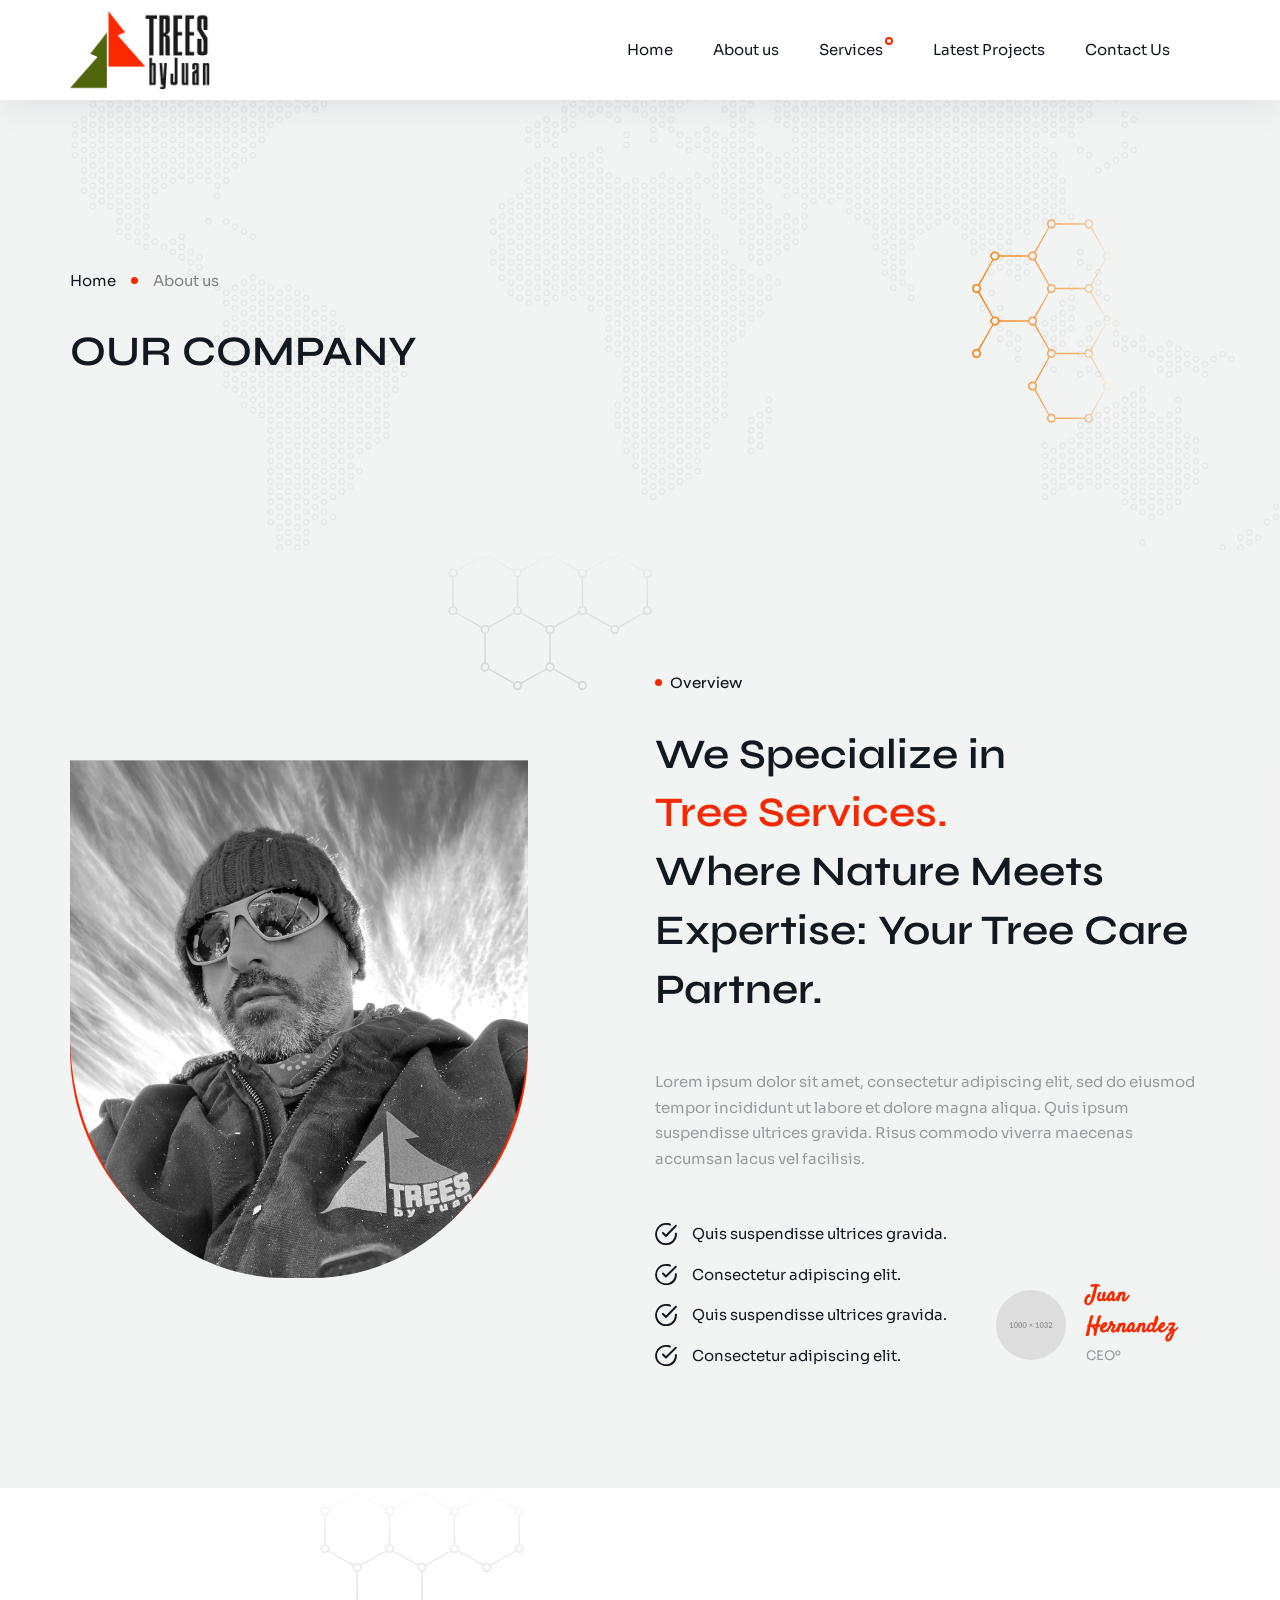
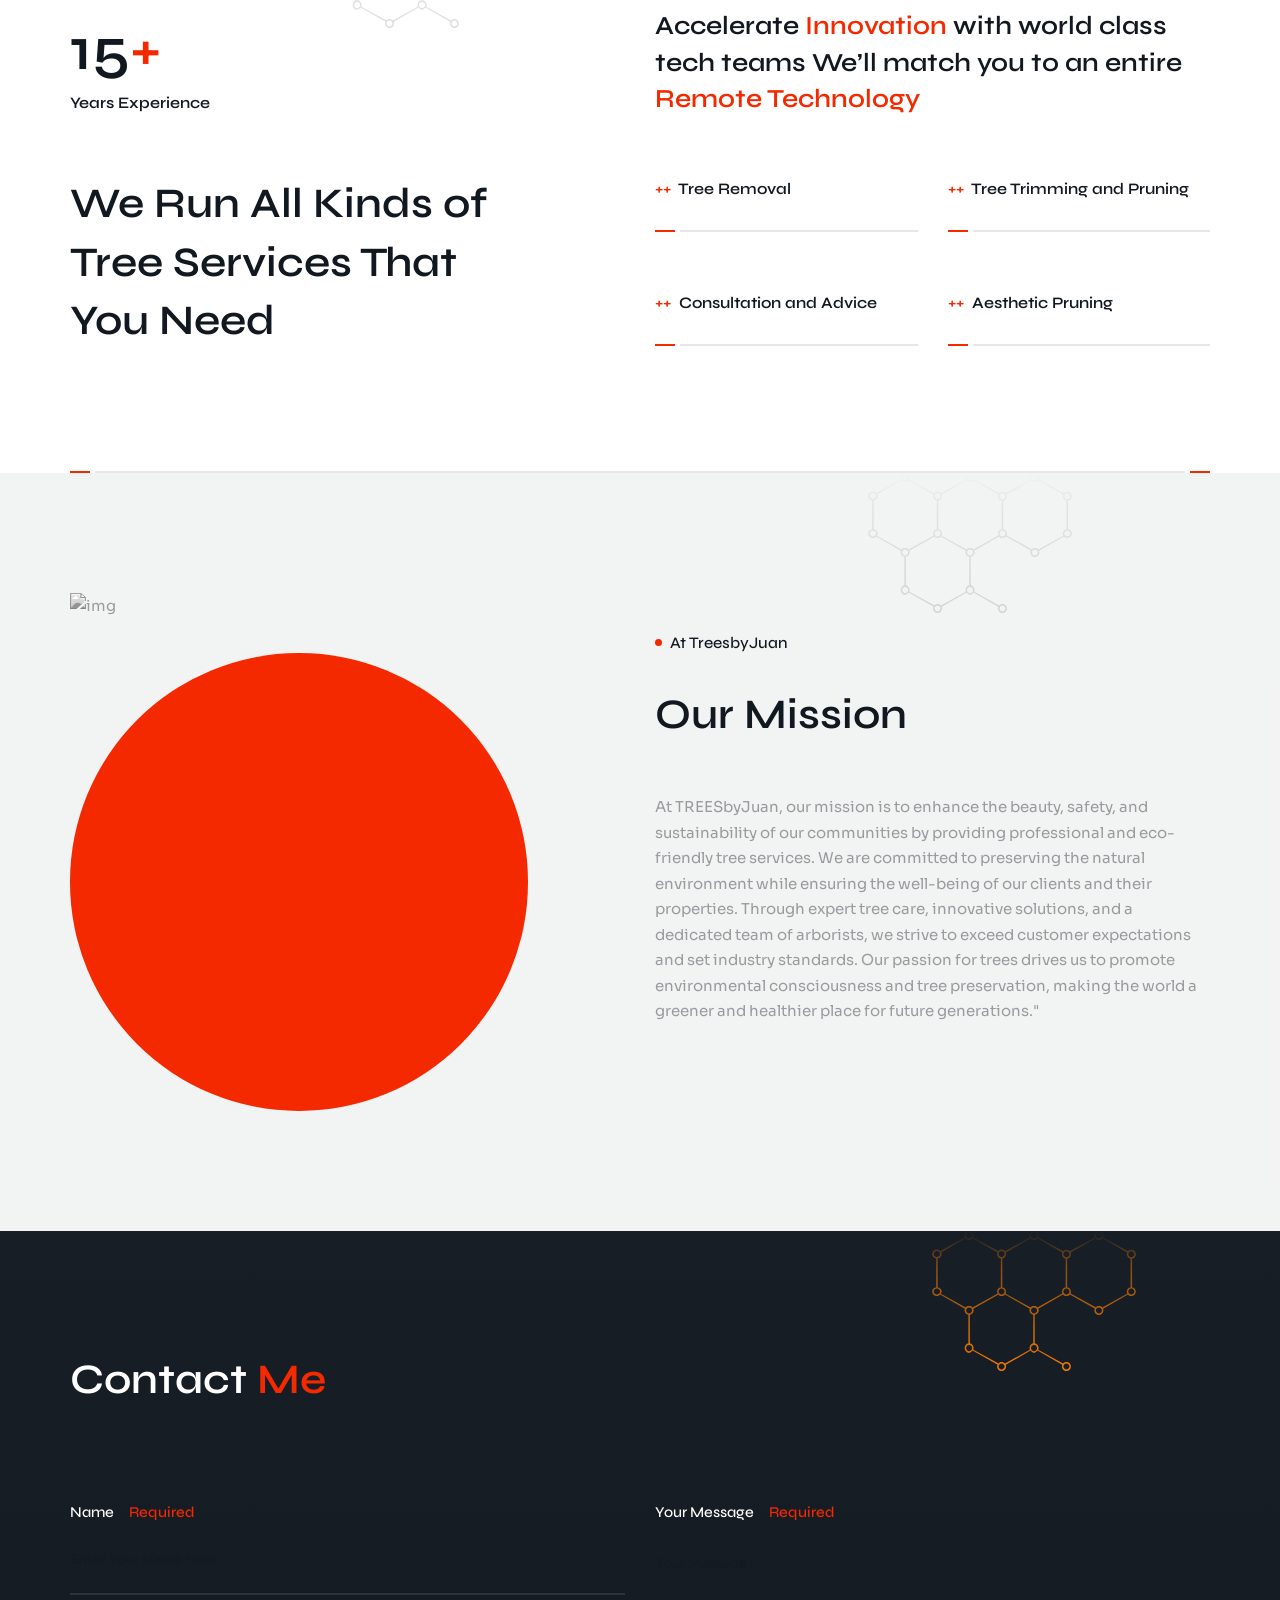
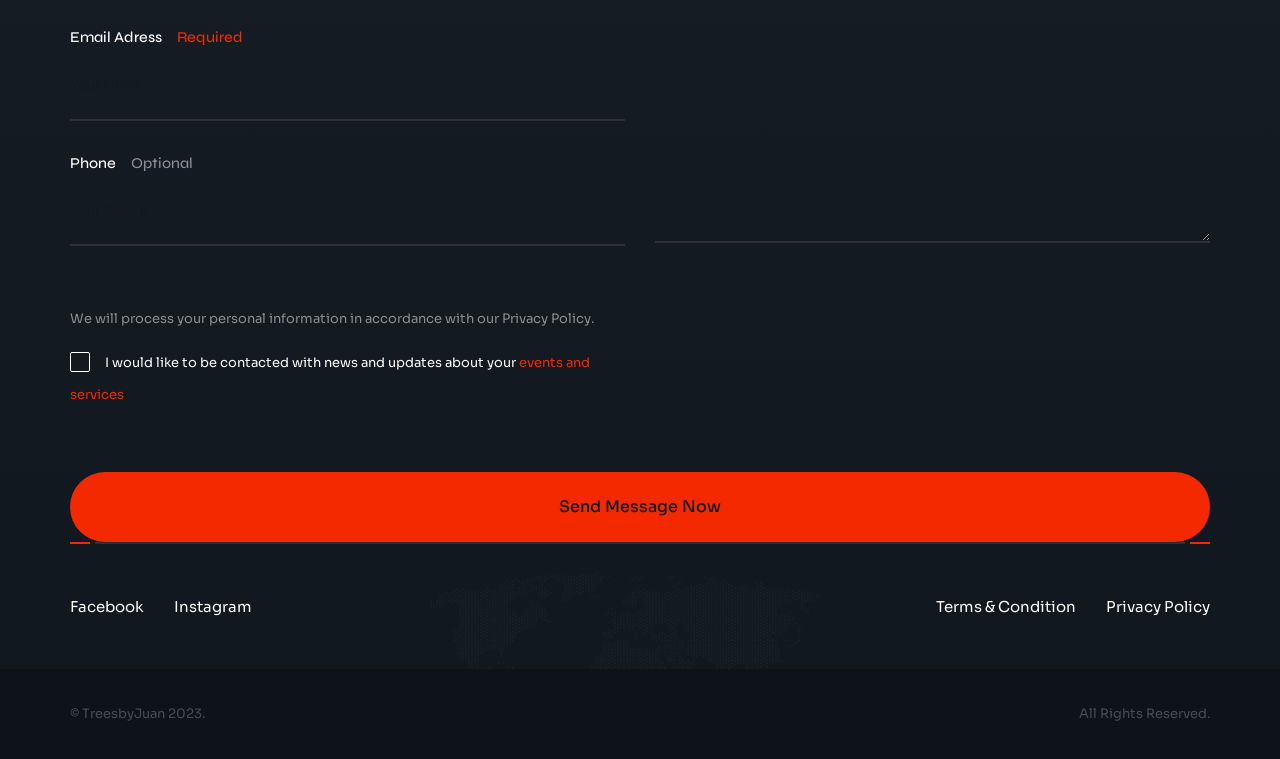
==== template/about.html @ 6809d123 "ajustes en barra de menu" ====
<!DOCTYPE html>
<html lang="zxx">

<head>
    <meta charset="UTF-8">
    <meta name="viewport" content="width=device-width, initial-scale=1.0">
    <meta http-equiv="X-UA-Compatible" content="ie=edge">

    <!-- bootstrap grid css -->
    <link rel="stylesheet" href="css/plugins/bootstrap-grid.css">
    <!-- font awesome css -->
    <link rel="stylesheet" href="css/plugins/font-awesome.min.css">
    <!-- swiper css -->
    <link rel="stylesheet" href="css/plugins/swiper.min.css">
    <!-- itsulu css -->
    <link rel="stylesheet" href="css/style.css">
    <title>TreesbyJuan</title>
</head>

<body>

    <!-- wrapper -->
    <div class="mil-wrapper">
        <!-- top bar -->
        <div class="mil-top-position mil-fixed">
            <div class="mil-top-panel">
                <!-- mil-top-panel-transparent -->
                <div class="container">
                    <a href="../index.html" class="mil-logo" style="width: 140px; height: 100px;"></a>
                    <div class="mil-navigation">
                        <nav>
                            <ul>
                                <!-- <li class="mil-has-children">
                                    <a href="#.">Enterprise</a>
                                    <ul>
                                        <li><a href="about.html">About us</a></li>
                                        <li><a href="team.html">Team</a></li>
                                        <li><a href="team-single.html">Team Member</a></li>
                                        <li><a href="careers.html">Careers</a></li>
                                        <li><a href="prices.html">Prices</a></li>
                                        <li><a href="faq.html">FAQ</a></li>
                                        <li><a href="event.html">Event</a></li>
                                    </ul>
                                </li> -->
                                 <li><a href="../index.html">Home</a></li>
                                <li><a href="about.html">About us</a></li>
                                <li class="mil-has-children">
                                    <a href="../index.html#myservices">Services</a>
                                    <!-- <ul>
                                        <li><a href="#.">Service 1</a></li>
                                        <li><a href="#.">Service 2</a></li>
                                        <li><a href="#.">Service 3</a></li>
                                        <li><a href="template\service-1.html">Service 1</a></li>
                                        <li><a href="template\service-2.html">Service 2</a></li>
                                        <li><a href="template\service-3.html">Service 3</a></li> 
                                        <li><a href="service-4.html">Service 4</a></li>
                                    </ul> -->
                                </li>
                                <!-- <li class="mil-has-children">
                                    <a href="#.">Solutions</a>
                                    <ul>
                                        <li><a href="solution-1.html">Solution 1</a></li>
                                        <li><a href="solution-2.html">Solution 2</a></li>
                                        <li><a href="solution-3.html">Solution 3</a></li>
                                    </ul>
                                </li> -->
                                <li><a href="../index.html#LatestProjects">Latest Projects</a></li>
                                <li><a href="#ContactUsAboutUs">Contact Us</a></li>
                                <!-- <li><a href="template\portfolio.html">Latest Projects</a></li> -->
                                <!-- <li><a href="template\contact.html">Contact Us</a></li> -->
                                <!-- <li class="mil-has-children">
                                    <a href="#.">Other</a>
                                    <ul>
                                        <li><a href="coming-soon.html">Coming Soon</a></li>
                                        <li><a href="404.html">404</a></li>
                                    </ul>
                                </li> -->
                            </ul>
                            <!-- <div class="mil-search-icon">
                                <svg width="21" height="20" viewBox="0 0 21 20" fill="none" xmlns="http://www.w3.org/2000/svg">
                                    <path fill-rule="evenodd" clip-rule="evenodd" d="M20.5848 19.7029C20.3908 19.8999 20.1358 19.997 19.8808 19.997C19.6268 19.997 19.3718 19.8999 19.1778 19.7029L15.5118 16.2199C13.9778 17.2549 12.3798 17.997 9.92584 17.997C4.98484 17.997 0.964844 13.959 0.964844 8.99695C0.964844 4.34995 4.98484 0.199951 9.92584 0.199951C14.8668 0.199951 18.8858 4.34995 18.8858 8.99695C18.8858 11.118 18.1468 13.68 16.9188 14.608L20.5848 18.29C20.9738 18.681 20.9738 19.3129 20.5848 19.7029ZM9.92584 1.99695C6.82984 1.99695 2.95684 5.13695 2.95684 8.99695C2.95684 12.857 6.82984 15.998 9.92584 15.998C11.8398 15.998 13.5758 15.217 14.8368 13.957C14.8408 13.952 14.8418 13.945 14.8468 13.941C14.8518 13.936 14.8578 13.935 14.8628 13.93C16.1168 12.663 16.8948 10.92 16.8948 8.99695C16.8948 5.13695 13.7678 1.99695 9.92584 1.99695Z" />
                                </svg>
                            </div> -->
                        </nav>

                    </div>
                    <!-- mobile menu button -->
                    <div class="mil-menu-btn">
                        <span></span>
                    </div>
                    <!-- mobile menu button end -->
                </div>
            </div>
        </div>
        <!-- top bar end -->

        <!-- banner -->
        <div class="mil-banner-sm mil-deep-bg">
            <img src="img/deco/map.png" alt="background" class="mil-background-image">
            <div class="mil-deco mil-deco-accent" style="top: 47%; right: 10%; transform: rotate(90deg)"></div>
            <div class="mil-banner-content">
                <div class="container mil-relative">
                    <ul class="mil-breadcrumbs mil-mb-30">
                        <li><a href="home-1.html">Home</a></li>
                        <li><a href="about.html">About us</a></li>
                    </ul>
                    <h2 class="mil-uppercase">Our Company</h2>
                </div>
            </div>
        </div>
        <!-- banner end -->

        <!-- call to action -->
        <!-- <section class="mil-p-120-60">
            <div class="container">
                <div class="row align-items-center">
                    <div class="col-lg-12 col-xl-6">

                        <h4 class="mil-mb-60">Lorem ipsum dolor sit amet, <span class="mil-accent">consectetur adipiscing elit</span>, sed do eiusmod tempor incididunt ut labor aliqua.</h4>

                    </div>
                    <div class="col-lg-12 col-xl-6">

                        <div class="mil-adaptive-right">
                            <a href="#." class="mil-button mil-border mil-mr-15 mil-mb-30"><span>Talk To an Expert</span></a>
                            <a href="#." class="mil-button-with-label mil-mb-60">
                                <div class="mil-button mil-border mil-icon-button"><span><i class="fas fa-play"></i></span></div><span class="mil-dark">Watch Video</span>
                            </a>
                        </div>

                    </div>
                </div>
            </div>
        </section> -->
        <!-- call to action end -->

        <!-- about -->
        <section class="mil-deep-bg mil-p-120-60">
            <div class="mil-deco" style="top: 0; left: 35%;"></div>
            <div class="container">
                <div class="row justify-content-between align-items-center">
                    <div class="col-lg-5 mil-mb-60">

                        <div class="mil-circle-illustration">
                            <div class="mil-circle-bg"></div>
                            <div class="mil-image-frame">
                                <img src="img/faces/t3.png" alt="img">
                            </div>
                        </div>

                    </div>
                    <div class="col-lg-6">

                        <span class="mil-suptitle mil-suptitle-2 mil-mb-30"> Overview</span>
                        <h2 class="mil-mb-50">We Specialize in <br><span class="mil-accent">Tree Services.<br></span> Where Nature Meets Expertise: Your Tree Care Partner. </h2>

                        <p class="mil-mb-50">Lorem ipsum dolor sit amet, consectetur adipiscing elit, sed do eiusmod tempor incididunt ut labore et dolore magna aliqua. Quis ipsum suspendisse ultrices gravida. Risus commodo viverra maecenas accumsan lacus vel facilisis. </p>

                        <div class="row align-items-end">

                            <div class="col-xl-7">

                                <ul class="mil-check-icon-list mil-mb-60">
                                    <li>
                                        <img src="img/icons/sm/12.svg" alt="icon">
                                        <span class="mil-dark">Quis suspendisse ultrices gravida.</span>
                                    </li>
                                    <li>
                                        <img src="img/icons/sm/12.svg" alt="icon">
                                        <span class="mil-dark">Consectetur adipiscing elit.</span>
                                    </li>
                                    <li>
                                        <img src="img/icons/sm/12.svg" alt="icon">
                                        <span class="mil-dark">Quis suspendisse ultrices gravida.</span>
                                    </li>
                                    <li>
                                        <img src="img/icons/sm/12.svg" alt="icon">
                                        <span class="mil-dark">Consectetur adipiscing elit.</span>
                                    </li>
                                </ul>

                            </div>
                            <div class="col-xl-5">

                                <a href="team-single.html" class="mil-post-sm mil-mb-60">
                                    <div class="mil-cover-frame"><img src="img/faces/1.jpg" alt="cover"></div>
                                    <div class="mil-description">
                                        <h4 class="mil-font-3 mil-accent">Juan Hernandez</h4>
                                        <p class="mil-text-sm">CEOº </p>
                                    </div>
                                </a>

                            </div>

                        </div>

                    </div>
                </div>
            </div>
        </section>
        <!-- about end -->

        <!-- counters -->
        <section class="mil-p-120-60">
            <div class="mil-deco" style="top: 0; left: 25%;"></div>
            <div class="container">
                <div class="row justify-content-between">
                    <div class="col-lg-5">
                        <div class="mil-h1">15<span class="mil-accent">+</span></div>
                        <h6 class="mil-mb-60">Years Experience</h6>

                        <h2 class="mil-mb-60">We Run All Kinds of Tree Services That You Need</h2>
                    </div>
                    <div class="col-lg-6">

                        <h3 class="mil-mb-60">Accelerate <span class="mil-accent">Innovation</span> with world class tech teams We’ll match you to an entire <span class="mil-accent">Remote Technology</span></h3>

                        <div class="row">
                            <div class="col-lg-6">

                                <h6 class="mil-mb-30"><span class="mil-accent">++</span>&nbsp; Tree Removal</h6>

                                <div class="mil-divider mil-divider-left mil-mb-60"></div>

                            </div>
                            <div class="col-lg-6">

                                <h6 class="mil-mb-30"><span class="mil-accent">++</span>&nbsp; Tree Trimming and Pruning</h6>

                                <div class="mil-divider mil-divider-left mil-mb-60"></div>

                            </div>
                            <div class="col-lg-6">

                                <h6 class="mil-mb-30"><span class="mil-accent">++</span>&nbsp; Consultation and Advice</h6>

                                <div class="mil-divider mil-divider-left mil-mb-60"></div>

                            </div>
                            <div class="col-lg-6">

                                <h6 class="mil-mb-30"><span class="mil-accent">++</span>&nbsp; Aesthetic Pruning</h6>

                                <div class="mil-divider mil-divider-left mil-mb-60"></div>

                            </div>
                        </div>

                    </div>
                </div>
            </div>
        </section>
        <!-- counters end -->

        <div class="container">
            <div class="mil-divider"></div>
        </div>

        <!-- partners -->
        <!-- <div class="mil-partners mil-p-120-90">
            <div class="container">
                <div class="mil-partners-frame">
                    <a href="#."><img src="img/partners/1.png" alt="partner"></a>
                    <a href="#."><img src="img/partners/2.png" alt="partner"></a>
                    <a href="#."><img src="img/partners/3.png" alt="partner"></a>
                    <a href="#."><img src="img/partners/4.png" alt="partner"></a>
                    <a href="#."><img src="img/partners/5.png" alt="partner"></a>
                    <a href="#."><img src="img/partners/6.png" alt="partner"></a>
                </div>
            </div>
        </div> -->
        <!-- partners end -->

        <!-- about -->
        <section class="mil-deep-bg mil-p-120-60">
            <div class="mil-deco" style="top: 0; right: 15%;"></div>
            <div class="container">
                <div class="row justify-content-between align-items-center">
                    <div class="col-lg-5 mil-mb-60">

                        <div class="mil-circle-illustration">
                            <div class="mil-circle-bg"></div>
                            <div class="mil-image-frame">
                                <img src="img/faces/t2.png" alt="img">
                            </div>
                        </div>

                    </div>
                    <div class="col-lg-6 mil-mb-60">

                        <span class="mil-suptitle mil-suptitle-2 mil-mb-30">At TreesbyJuan</span>
                        <h2 class="mil-mb-50">Our Mission</h2>

                        <p class="mil-mb-50">At TREESbyJuan, our mission is to enhance the beauty, safety, and sustainability of our
                            communities by providing professional and eco-friendly tree services. We are committed to preserving the
                            natural environment while ensuring the well-being of our clients and their properties. Through expert tree care,
                            innovative solutions, and a dedicated team of arborists, we strive to exceed customer expectations and set industry
                            standards. Our passion for trees drives us to promote environmental consciousness and tree preservation, making the
                            world a greener and healthier place for future generations."</p>

                       

                    </div>
                </div>
            </div>
        </section>
        <!-- about end -->

        <!-- features -->

        <!-- <section class="mil-p-120-120">
            <div class="container">

                <span class="mil-suptitle mil-suptitle-2 mil-mb-30">Discover Our Company</span>
                <h2 class="mil-mb-120">Why Work With Us</h2>

                <div class="mil-divider"></div>
                <div class="mil-line-icon-box">
                    <div class="row align-items-center">
                        <div class="col-xl-2">

                            <div class="mil-icon-frame mil-icon-frame-md mil-mb-30">
                                <img src="img/icons/md/6.svg" alt="icon">
                            </div>

                        </div>
                        <div class="col-xl-4">

                            <h4 class="mil-mb-30">Top Expertise</h4>

                        </div>
                        <div class="col-xl-6">

                            <p class="mil-box-text mil-mb-30">Et iusto odio dignissim qui blandit praesent luptatum zzril delenit. Duis autem vel eum iriure dolor in hendrerit in vulputate velit esse molestie consequat, vel illum dolore eu feugiat nulla facilisis at vero eros et accumsan.</p>

                        </div>
                    </div>
                </div>
                <div class="mil-divider"></div>
                <div class="mil-line-icon-box">
                    <div class="row align-items-center">
                        <div class="col-xl-2">

                            <div class="mil-icon-frame mil-icon-frame-md mil-mb-30">
                                <img src="img/icons/md/10.svg" alt="icon">
                            </div>

                        </div>
                        <div class="col-xl-4">

                            <h4 class="mil-mb-30">Quality Management</h4>

                        </div>
                        <div class="col-xl-6">

                            <p class="mil-box-text mil-mb-30">Facilisis at vero eros et accumsan et iusto odio dignissim. Duis autem vel eum iriure dolor in hendrerit in vulputate velit esse molestie consequat, vel illum dolore eu feugiat nulla qui blandit praesent luptatum zzril delenit.</p>

                        </div>
                    </div>
                </div>
                <div class="mil-divider"></div>
                <div class="mil-line-icon-box">
                    <div class="row align-items-center">
                        <div class="col-xl-2">

                            <div class="mil-icon-frame mil-icon-frame-md mil-mb-30">
                                <img src="img/icons/md/2.svg" alt="icon">
                            </div>

                        </div>
                        <div class="col-xl-4">

                            <h4 class="mil-mb-30">Utmost Flexibility</h4>

                        </div>
                        <div class="col-xl-6">

                            <p class="mil-box-text mil-mb-30">Dolore eu feugiat nulla facilisis at. Quis autem vel eum iriure dolor in hendrerit in vulputate velit esse molestie consequat, vel illum vero eros et accumsan et iusto odio dignissim qui blandit praesent luptatum zzril delenit.</p>

                        </div>
                    </div>
                </div>
                <div class="mil-divider"></div>
                <div class="mil-line-icon-box">
                    <div class="row align-items-center">
                        <div class="col-xl-2">

                            <div class="mil-icon-frame mil-icon-frame-md mil-mb-30">
                                <img src="img/icons/md/4.svg" alt="icon">
                            </div>

                        </div>
                        <div class="col-xl-4">

                            <h4 class="mil-mb-30">Agility</h4>

                        </div>
                        <div class="col-xl-6">

                            <p class="mil-box-text mil-mb-30">Duis autem vel eum iriure dolor in hendrerit in vulputate velit esse molestie consequat, vel illum dolore eu feugiat nulla facilisis at vero eros et accumsan et iusto odio dignissim qui blandit praesent luptatum zzril.</p>

                        </div>
                    </div>
                </div>
                <div class="mil-divider"></div>
                <div class="mil-line-icon-box">
                    <div class="row align-items-center">
                        <div class="col-xl-2">

                            <div class="mil-icon-frame mil-icon-frame-md mil-mb-30">
                                <img src="img/icons/md/5.svg" alt="icon">
                            </div>

                        </div>
                        <div class="col-xl-4">

                            <h4 class="mil-mb-30">Innovation</h4>

                        </div>
                        <div class="col-xl-6">

                            <p class="mil-box-text mil-mb-30">Blandit praesent luptatum zzril. Duis autem vel eum iriure dolor in hendrerit in vulputate velit esse molestie consequat, vel illum dolore eu feugiat nulla facilisis at vero eros et accumsan et iusto odio dignissim qui delenit.</p>

                        </div>
                    </div>
                </div>
                <div class="mil-divider"></div>
            </div>
        </section> -->

        <!-- features end -->

        <!-- features -->
        <!-- <section class="mil-deep-bg mil-p-120-60">
            <div class="mil-deco" style="top: 0; right: 25%;"></div>
            <div class="container">
                <span class="mil-suptitle mil-suptitle-2 mil-mb-30">For Enterprise</span>
                <h2 class="mil-mb-120">We Live by <span class="mil-accent">Powerful</span> Values</h2>

                <div class="row">
                    <div class="col-md-6 col-xl-4">

                        <div class="mil-icon-box-2 mil-mb-60">
                            <div class="mil-icon-frame mil-icon-frame-md mil-icon-bg mil-mb-30">
                                <img src="img/icons/md/10.svg" alt="icon">
                            </div>
                            <div class="mil-box-text">
                                <h4 class="mil-mb-30">We Are</h4>
                                <p class="mil-box-text">Lorem ipsum dolor sit amet, consectetur adipiscing elit, sed do eiusmod tempor incididunt ut labore et dolore magna aliqua.</p>
                            </div>
                        </div>


                    </div>
                    <div class="col-md-6 col-xl-4">

                        <div class="mil-icon-box-2 mil-mb-60">
                            <div class="mil-icon-frame mil-icon-frame-md mil-icon-bg mil-mb-30">
                                <img src="img/icons/md/10.svg" alt="icon">
                            </div>
                            <div class="mil-box-text">
                                <h4 class="mil-mb-30">We Deep Dive</h4>
                                <p class="mil-box-text">Lorem ipsum dolor sit amet, consectetur adipiscing elit, sed do eiusmod tempor incididunt ut labore et dolore magna aliqua.</p>
                            </div>
                        </div>


                    </div>
                    <div class="col-md-6 col-xl-4">

                        <div class="mil-icon-box-2 mil-mb-60">
                            <div class="mil-icon-frame mil-icon-frame-md mil-icon-bg mil-mb-30">
                                <img src="img/icons/md/10.svg" alt="icon">
                            </div>
                            <div class="mil-box-text">
                                <h4 class="mil-mb-30">We Take</h4>
                                <p class="mil-box-text">Lorem ipsum dolor sit amet, consectetur adipiscing elit, sed do eiusmod tempor incididunt ut labore et dolore magna aliqua.</p>
                            </div>
                        </div>


                    </div>
                    <div class="col-md-6 col-xl-4">

                        <div class="mil-icon-box-2 mil-mb-60">
                            <div class="mil-icon-frame mil-icon-frame-md mil-icon-bg mil-mb-30">
                                <img src="img/icons/md/10.svg" alt="icon">
                            </div>
                            <div class="mil-box-text">
                                <h4 class="mil-mb-30">We Value</h4>
                                <p class="mil-box-text">Lorem ipsum dolor sit amet, consectetur adipiscing elit, sed do eiusmod tempor incididunt ut labore et dolore magna aliqua.</p>
                            </div>
                        </div>


                    </div>
                    <div class="col-md-6 col-xl-4">

                        <div class="mil-icon-box-2 mil-mb-60">
                            <div class="mil-icon-frame mil-icon-frame-md mil-icon-bg mil-mb-30">
                                <img src="img/icons/md/10.svg" alt="icon">
                            </div>
                            <div class="mil-box-text">
                                <h4 class="mil-mb-30">We Believe</h4>
                                <p class="mil-box-text">Lorem ipsum dolor sit amet, consectetur adipiscing elit, sed do eiusmod tempor incididunt ut labore et dolore magna aliqua.</p>
                            </div>
                        </div>


                    </div>
                    <div class="col-md-6 col-xl-4">

                        <div class="mil-icon-box-2 mil-mb-60">
                            <div class="mil-icon-frame mil-icon-frame-md mil-icon-bg mil-mb-30">
                                <img src="img/icons/md/10.svg" alt="icon">
                            </div>
                            <div class="mil-box-text">
                                <h4 class="mil-mb-30">We Say “We”</h4>
                                <p class="mil-box-text">Lorem ipsum dolor sit amet, consectetur adipiscing elit, sed do eiusmod tempor incididunt ut labore et dolore magna aliqua.</p>
                            </div>
                        </div>


                    </div>
                </div>
            </div>
        </section> -->
        <!-- features end -->

        <!-- contact -->
        <section class="mil-contact mil-gradient-bg mil-p-120-0" id="ContactUsAboutUs">
            <div class="mil-deco mil-deco-accent" style="top: 0; right: 10%;"></div>
            <div class="container">
                <h2 class="mil-light mil-mb-90">Contact <span class="mil-accent">Me</span></h2>
                <form id="formFeedback" method="post" enctype="multipart/form-data">
                    <div class="row">
                        <div class="col-lg-6">

                            <div class="mil-input-frame mil-mb-30">
                                <label><span class="mil-light">Name</span><span class="mil-accent">Required</span></label>
                                <input type="text" name="name" required placeholder="Enter Your Name Here">
                            </div>
                            <div class="mil-input-frame mil-mb-30">
                                <label><span class="mil-light">Email Adress</span><span class="mil-accent">Required</span></label>
                                <input type="email" name="email" required id="email" placeholder="Your Email">
                            </div>
                            <div class="mil-input-frame mil-mb-60">
                                <label><span class="mil-light">Phone</span><span class="mil-light-soft">Optional</span></label>
                                <input type="tel" name="phone" placeholder="Your Phone">
                            </div>
                            <!-- <div class="mil-attach-frame mil-mb-60">
                                <i class="fas fa-paperclip"></i>
                                <label class="mil-custom-file-input">
                                    <span>Attach your file</span>
                                    <input type="file" name="userfile" accept="application/msword, application/vnd.ms-excel, application/vnd.ms-powerpoint,
                                    text/plain, application/pdf, image/*" id="mil-file-input">
                                </label>
                                <p class="mil-text-sm mil-light-soft">up to 20MB</p>
                            </div> -->
                            <p class="mil-text-sm mil-light-soft mil-mb-15">We will process your personal information in accordance with our Privacy Policy.</p>

                            <div class="mil-checbox-frame mil-mb-60">
                                <input class="mil-checkbox" id="checkbox-1" type="checkbox" name="agree" value="1" required>
                                <label for="checkbox-1" class="mil-text-sm mil-light">I would like to be contacted with news and updates about your <a href="#." class="mil-accent">events and services</a></label>
                            </div>

                        </div>
                        <div class="col-lg-6">

                            <div class="mil-input-frame mil-mb-30">
                                <label><span class="mil-light">Your Message</span><span class="mil-accent">Required</span></label>
                                <textarea placeholder="Your Message" name="message"></textarea>
                            </div>
                            <!-- <p class="mil-text-sm mil-light-soft mil-mb-15">We will process your personal information in accordance with our Privacy Policy.</p>

                            <div class="mil-checbox-frame mil-mb-60">
                                <input class="mil-checkbox" id="checkbox-1" type="checkbox" name="agree" value="1" required>
                                <label for="checkbox-1" class="mil-text-sm mil-light">I would like to be contacted with news and updates about your <a href="#." class="mil-accent">events and services</a></label>
                            </div> -->

                        </div>
                        <div class="col-12">

                            <button type="submit" class="mil-button mil-accent-bg mil-fw"><span>Send Message Now</span></button>

                        </div>
                    </div>
                    <div class="alert-success" style="display: none;"><h5>Thanks, your message is sent successfully.</h5></div>
                    <div class="alert-error" style="display: none;"><h5>Error! Message could not be sent.</h5></div>
                </form>
            </div>
        </section>
        <!-- contact end -->

        <!-- footer -->
        <footer class="mil-dark-bg">
            <img src="img/deco/map.png" alt="background" class="mil-footer-bg">
            <div class="container">
                <!-- <div class="mil-footer-content mil-p-120-90">
                    <div class="row justify-content-between align-items-center">
                        <div class="col-xl-4 mil-mb-30">

                            <img src="img/logo/logo-light.png" alt="" class="mil-logo mil-mb-30" style="width: 140px">

                            <p class="mil-light-soft mil-mb-30">Lorem ipsum dolor sit amet, consectetuer adipiscing elit, sed diam nonummy nibh euismod tincidunt ut laoreet dolore magna aliquam erat volutpat.</p>

                            <a href="#." class="mil-app-btn mil-mb-5">
                                <i class="fab fa-google-play"></i>
                                <div class="mil-app-text">
                                    <span class="mil-accent mil-text-sm">Available on the</span>
                                    <div class="mil-h6">Google Play</div>
                                </div>
                            </a>

                            <a href="#." class="mil-app-btn">
                                <i class="fab fa-apple"></i>
                                <div class="mil-app-text">
                                    <span class="mil-accent mil-text-sm">Download on the</span>
                                    <div class="mil-h6">App Store</div>
                                </div>
                            </a>

                        </div>
                        <div class="col-xl-7 mil-mt-60-adapt">

                            <div class="row">
                                <div class="col-lg-7 mil-mb-30">

                                    <h3 class="mil-light mil-up-font mil-mb-30">Join The <span class="mil-accent">ITSulu</span> <br>Experience</h3>
                                    <p class="mil-light-soft">Lorem ipsum dolor sit amet, consectetuer<br> adipiscing elit, sed diam nonummy.</p>

                                </div>
                                <div class="col-lg-5 mil-mb-30">

                                    <form>

                                        <input class="mil-rounded-input mil-text-center mil-mb-5" type="text" placeholder="Your email address">
                                        <button class="mil-button mil-accent-bg mil-fw"><span>Subscribe Now</span></button>

                                    </form>

                                </div>
                            </div>

                        </div>
                    </div>
                </div> -->
                <div class="mil-divider mil-light"></div>

                <div class="mil-footer-links">
                    <ul class="mil-social mil-light">
                        <li class="mil-adapt-links"><a href="#.">Facebook</a><a href="#.">FB</a></li>
                        <li class="mil-adapt-links"><a href="#.">Instagram</a><a href="#.">IG</a></li>
                        <!-- <li class="mil-adapt-links"><a href="#.">LinkedIn</a><a href="#.">IN</a></li>
                        <li class="mil-adapt-links"><a href="#.">Twitter</a><a href="#.">TW</a></li>
                        <li class="mil-adapt-links"><a href="#.">YouTube</a><a href="#.">YT</a></li> -->
                    </ul>
                    <ul class="mil-additional-links mil-light">
                        <li><a href="#.">Terms & Condition</a></li>
                        <li><a href="#.">Privacy Policy</a></li>
                        <!-- <li><a href="#.">Sitemap</a></li> -->
                    </ul>
                </div>
            </div>
            <div class="mil-footer-bottom">
                <div class="container">
                    <p class="mil-text-sm mil-light">© TreesbyJuan 2023.</p>
                    <p class="mil-text-sm mil-light">All Rights Reserved.</p>
                </div>
            </div>
        </footer>
        <!-- footer end -->
    </div>
    <!-- wrapper end -->

    <!-- jQuery js -->
    <script src="js/plugins/jquery.min.js"></script>
    <!-- swiper js -->
    <script src="js/plugins/swiper.min.js"></script>
    <!-- itsulu js -->
    <script src="js/main.js"></script>
    <script src="js/forms.js"></script>

</body>

</html>
---- template/css/style.css ----
/* -------------------------------------------

Name: 		ITSulu
Version:    1.1
Developer:	Nazar Miller (millerDigitalDesign)
Portfolio:  https://themeforest.net/user/millerdigitaldesign/portfolio?ref=MillerDigitalDesign

p.s. I am available for Freelance hire (UI design, web development). email: miller.themes@gmail.com

------------------------------------------- */
/*--------------------------------------------

1. common
    - main
    - typography
    - list
    - flexbox
    - button
    - link
    - form
    - divider
    - decoration
    - background
    - spaces
2. components
    - top panel
    - menu button
    - addition panel
    - banner
    - illustration
    - icons
    - partners
    - services
    - card
    - slider navigation
    - icon box
    - skills
    - reviews
    - about
    - awards
    - breadcrumbs
    - team
    - call to action
    - team member
    - timeline
    - accordion
    - tabs
    - price
    - vacancies
    - careers features
    - blog
    - pagination
    - event
    - project
    - map
    - footer
    - additional pages

--------------------------------------------*/
@import url("https://fonts.googleapis.com/css2?family=Satisfy&family=Sora:wght@100;200;300;400;500;600;700;800&family=Syne:wght@400;500;600;700;800&display=swap"); /* -------------------------------------------

main

------------------------------------------- */
*,
*:before,
*:after {
  -webkit-box-sizing: border-box;
          box-sizing: border-box;
  padding: 0;
  margin: 0;
}

html,
body {
  padding: 0;
  margin: 0;
  font-family: "Sora", sans-serif;
  font-size: 15px;
  font-weight: 400;
  color: rgba(18, 24, 32, 0.4);
  line-height: 170%;
  -ms-scroll-chaining: none;
      overscroll-behavior: none;
  scroll-behavior: smooth;
}

.mil-wrapper {
  position: relative;
  overflow: hidden;
  width: 100%;
  height: auto;
}

/* -------------------------------------------

typography

------------------------------------------- */
h1,
.mil-h1,
h2,
.mil-h12,
h3,
.mil-h3,
h4,
.mil-h4,
h5,
.mil-h5,
h6,
.mil-h6 {
  font-family: "Syne", sans-serif;
  color: rgb(18, 24, 32);
  font-weight: 600;
  line-height: 140%;
}
h1 .mil-font-3,
.mil-h1 .mil-font-3,
h2 .mil-font-3,
.mil-h12 .mil-font-3,
h3 .mil-font-3,
.mil-h3 .mil-font-3,
h4 .mil-font-3,
.mil-h4 .mil-font-3,
h5 .mil-font-3,
.mil-h5 .mil-font-3,
h6 .mil-font-3,
.mil-h6 .mil-font-3 {
  white-space: nowrap;
}

h1,
.mil-h1 {
  font-size: 60px;
}
@media screen and (max-width: 992px) {
  h1,
.mil-h1 {
    font-size: 42px;
  }
}
@media screen and (max-width: 768px) {
  h1,
.mil-h1 {
    font-size: 38px;
  }
}

h2,
.mil-h2 {
  font-size: 42px;
}
@media screen and (max-width: 992px) {
  h2,
.mil-h2 {
    font-size: 32px;
  }
}
@media screen and (max-width: 768px) {
  h2,
.mil-h2 {
    font-size: 29px;
  }
}

h3,
.mil-h3 {
  font-size: 26px;
}
h3.mil-up-font,
.mil-h3.mil-up-font {
  font-size: 36px;
}
@media screen and (max-width: 992px) {
  h3.mil-up-font,
.mil-h3.mil-up-font {
    font-size: 26px;
  }
}

h4,
.mil-h4 {
  font-size: 22px;
}
@media screen and (max-width: 992px) {
  h4,
.mil-h4 {
    font-size: 24px;
  }
}
@media screen and (max-width: 768px) {
  h4,
.mil-h4 {
    font-size: 21px;
  }
}

h5,
.mil-h5 {
  font-size: 18px;
}
@media screen and (max-width: 992px) {
  h5,
.mil-h5 {
    font-size: 22px;
  }
}
@media screen and (max-width: 768px) {
  h5,
.mil-h5 {
    font-size: 19px;
  }
}

h6,
.mil-h6 {
  font-size: 16px;
}

.mil-bold {
  font-weight: 500;
}

a {
  color: inherit;
  text-decoration: none;
}

.mil-suptitle {
  font-size: 18px;
  display: inline-block;
  color: rgb(18, 24, 32);
  font-weight: 500;
  font-family: "Syne", sans-serif;
}
.mil-suptitle.mil-suptitle-2 {
  font-size: 16px;
  position: relative;
  padding-left: 15px;
}
.mil-suptitle.mil-suptitle-2:before {
  content: "";
  width: 7px;
  height: 7px;
  border-radius: 50%;
  background-color: rgb(245, 41, 0);
  position: absolute;
  left: 0;
  top: 9px;
}

.mil-font-1 {
  font-family: "Syne", sans-serif;
}

.mil-font-2 {
  font-family: "Sora", sans-serif;
}

.mil-font-3 {
  font-family: "Satisfy", cursive;
}

.mil-uppercase {
  text-transform: uppercase;
}

.mil-accent {
  color: rgb(245, 41, 0);
}

.mil-light {
  color: rgb(255, 255, 255);
}

.mil-dark {
  color: rgb(18, 24, 32);
}

.mil-light-soft {
  color: rgba(255, 255, 255, 0.5);
}

.mil-dark-soft {
  color: rgba(18, 24, 32, 0.5);
}

.mil-text-sm {
  font-size: 13px;
}

.mil-text-lg {
  font-size: 17px;
  line-height: 220%;
}

.mil-text-center {
  text-align: center;
}

blockquote {
  background-color: rgba(18, 24, 32, 0.05);
  padding: 60px;
  border-radius: 10px;
  color: rgb(18, 24, 32);
  font-style: italic;
}
@media screen and (max-width: 992px) {
  blockquote {
    padding: 30px;
  }
}

/* -------------------------------------------

list

------------------------------------------- */
.mil-simple-list {
  padding: 0;
  margin: 0;
}
.mil-simple-list li {
  color: rgb(18, 24, 32);
  margin-bottom: 15px;
  list-style-type: none;
  display: -webkit-box;
  display: -ms-flexbox;
  display: flex;
  -webkit-box-align: center;
      -ms-flex-align: center;
          align-items: center;
}
.mil-simple-list li:before {
  content: "";
  width: 7px;
  height: 7px;
  background-color: rgb(245, 41, 0);
  border-radius: 50%;
  left: 0;
  top: 0;
  margin-right: 15px;
}

.mil-check-list {
  margin: 0;
  padding: 0;
}
.mil-check-list li {
  color: rgb(18, 24, 32);
  margin-bottom: 15px;
  list-style-type: none;
  display: -webkit-box;
  display: -ms-flexbox;
  display: flex;
  -webkit-box-align: center;
      -ms-flex-align: center;
          align-items: center;
}
.mil-check-list li.mil-empty {
  opacity: 0.2;
  text-decoration: line-through;
}
.mil-check-list li.mil-empty:before {
  content: "";
  margin-left: 3px;
  width: 7px;
  height: 7px;
  background-color: rgba(18, 24, 32, 0.3);
  border-radius: 50%;
  left: 0;
  top: 0;
  margin-right: 20px;
}
.mil-check-list li:before {
  font-family: "Font Awesome 5 Free";
  font-weight: 900;
  content: "\f00c";
  color: rgb(245, 41, 0);
  border-radius: 50%;
  left: 0;
  top: 0;
  margin-right: 15px;
}

.mil-dot-list {
  display: -webkit-box;
  display: -ms-flexbox;
  display: flex;
}
.mil-dot-list li {
  display: -webkit-box;
  display: -ms-flexbox;
  display: flex;
  list-style-type: none;
  -webkit-box-align: center;
      -ms-flex-align: center;
          align-items: center;
  margin-right: 15px;
}
.mil-dot-list li:before {
  content: "";
  width: 7px;
  height: 7px;
  background-color: rgb(245, 41, 0);
  border-radius: 50%;
  margin-right: 15px;
}
.mil-dot-list li:first-child:before {
  display: none;
}
.mil-dot-list li:last-child {
  margin-right: 0;
}

.mil-check-icon-list li {
  display: -webkit-box;
  display: -ms-flexbox;
  display: flex;
  margin-bottom: 15px;
}
.mil-check-icon-list li img {
  margin-right: 15px;
}
.mil-check-icon-list li:last-child {
  margin-bottom: 0;
}

.mil-hover-link-list li {
  list-style-type: none;
  margin-bottom: 15px;
}
.mil-hover-link-list li a {
  display: -webkit-box;
  display: -ms-flexbox;
  display: flex;
  -webkit-box-align: center;
      -ms-flex-align: center;
          align-items: center;
  color: rgb(18, 24, 32);
  -webkit-transition: 0.2s cubic-bezier(0, 0, 0.3642, 1);
  transition: 0.2s cubic-bezier(0, 0, 0.3642, 1);
}
.mil-hover-link-list li a:before {
  content: "";
  width: 7px;
  height: 7px;
  background-color: rgb(245, 41, 0);
  border-radius: 50%;
  margin-right: 0;
  -webkit-transform: scale(0);
          transform: scale(0);
  -webkit-transition: 0.2s cubic-bezier(0, 0, 0.3642, 1);
  transition: 0.2s cubic-bezier(0, 0, 0.3642, 1);
}
.mil-hover-link-list li a:hover {
  color: rgb(245, 41, 0);
}
.mil-hover-link-list li a:hover:before {
  margin-right: 10px;
  -webkit-transform: scale(1);
          transform: scale(1);
}
.mil-hover-link-list li:last-child {
  margin-bottom: 0;
}
.mil-hover-link-list.mil-light a {
  color: rgba(255, 255, 255, 0.6);
}

.mil-list-title {
  display: -webkit-box;
  display: -ms-flexbox;
  display: flex;
  -webkit-box-align: center;
      -ms-flex-align: center;
          align-items: center;
}
.mil-list-title:before {
  content: "";
  width: 8px;
  height: 8px;
  border-radius: 50%;
  margin-right: 15px;
  background-color: rgb(245, 41, 0);
}

.mil-social-links {
  display: -webkit-box;
  display: -ms-flexbox;
  display: flex;
}
.mil-social-links li {
  list-style-type: none;
  margin-right: 30px;
}
.mil-social-links li a {
  font-weight: 500;
  color: rgb(18, 24, 32);
  -webkit-transition: 0.2s cubic-bezier(0, 0, 0.3642, 1);
  transition: 0.2s cubic-bezier(0, 0, 0.3642, 1);
}
.mil-social-links li a:hover {
  color: rgb(245, 41, 0);
}

.mil-rec-res {
  border-top: solid 1px rgba(18, 24, 32, 0.1);
}
.mil-rec-res li {
  border-bottom: solid 1px rgba(18, 24, 32, 0.1);
  list-style-type: none;
}
.mil-rec-res li a {
  padding: 15px 0;
  display: -webkit-box;
  display: -ms-flexbox;
  display: flex;
  -webkit-box-align: center;
      -ms-flex-align: center;
          align-items: center;
  -webkit-box-pack: justify;
      -ms-flex-pack: justify;
          justify-content: space-between;
}
.mil-rec-res li a span {
  max-width: 80%;
}
.mil-rec-res li a i {
  -webkit-transform: translateX(-10px);
          transform: translateX(-10px);
  -webkit-transition: 0.4s cubic-bezier(0, 0, 0.3642, 1);
  transition: 0.4s cubic-bezier(0, 0, 0.3642, 1);
  color: rgba(18, 24, 32, 0.2);
}
.mil-rec-res li a:hover i {
  -webkit-transform: translateX(0);
          transform: translateX(0);
  color: rgb(245, 41, 0);
}

/* -------------------------------------------

flexbox

------------------------------------------- */
.mil-flex-hori-center {
  display: -webkit-box;
  display: -ms-flexbox;
  display: flex;
  -webkit-box-align: center;
      -ms-flex-align: center;
          align-items: center;
}
@media screen and (max-width: 768px) {
  .mil-flex-hori-center {
    -webkit-box-orient: vertical;
    -webkit-box-direction: normal;
        -ms-flex-direction: column;
            flex-direction: column;
    -webkit-box-align: start;
        -ms-flex-align: start;
            align-items: flex-start;
  }
}

.mil-adaptive-right {
  width: 100%;
  display: -webkit-box;
  display: -ms-flexbox;
  display: flex;
  -webkit-box-pack: end;
      -ms-flex-pack: end;
          justify-content: flex-end;
  -ms-flex-wrap: wrap;
      flex-wrap: wrap;
}
@media screen and (max-width: 768px) {
  .mil-adaptive-right {
    -webkit-box-pack: start;
        -ms-flex-pack: start;
            justify-content: flex-start;
  }
}

.mil-relative {
  position: relative;
}

@media screen and (max-width: 992px) {
  .mil-adaptive-center {
    text-align: center;
  }
}

.mil-fake-container {
  width: 670px;
  margin-left: auto;
  padding-right: 180px;
}
@media screen and (max-width: 1400px) {
  .mil-fake-container {
    width: 570px;
  }
}
@media screen and (max-width: 1200px) {
  .mil-fake-container {
    width: 100%;
    padding: 120px;
  }
}
@media screen and (max-width: 992px) {
  .mil-fake-container {
    width: 100%;
    padding: 60px 30px;
  }
}

/* -------------------------------------------

button

------------------------------------------- */
.mil-button {
  cursor: pointer;
  height: 70px;
  padding: 0 60px;
  font-family: "Sora", sans-serif;
  font-size: 16px;
  color: rgb(18, 24, 32);
  font-weight: 500;
  white-space: nowrap;
  display: -webkit-inline-box;
  display: -ms-inline-flexbox;
  display: inline-flex;
  -webkit-box-align: center;
      -ms-flex-align: center;
          align-items: center;
  -webkit-box-pack: center;
      -ms-flex-pack: center;
          justify-content: center;
  text-align: center;
  -webkit-box-shadow: inset 0 0 0 0 rgb(245, 41, 0);
          box-shadow: inset 0 0 0 0 rgb(245, 41, 0);
  border: solid 2px transparent;
  border-radius: 40px;
  text-decoration: none;
  -webkit-transition: 0.2s cubic-bezier(0, 0, 0.3642, 1);
  transition: 0.2s cubic-bezier(0, 0, 0.3642, 1);
}
.mil-button.mil-button-sm {
  height: 50px;
  padding: 0 40px;
  font-size: 14px;
}
.mil-button.mil-button-xs {
  height: 40px;
  padding: 0 30px;
  font-size: 12px;
}
.mil-button.mil-border {
  border-color: rgb(245, 41, 0);
  background-color: transparent;
}
.mil-button.mil-border:hover {
  -webkit-box-shadow: inset 0 0 0 1px rgb(245, 41, 0);
          box-shadow: inset 0 0 0 1px rgb(245, 41, 0);
  -webkit-backdrop-filter: blur(10px);
          backdrop-filter: blur(10px);
}
.mil-button.mil-border.mil-gray-border {
  border-color: rgba(18, 24, 32, 0.1);
}
.mil-button.mil-border.mil-gray-border:hover {
  -webkit-box-shadow: inset 0 0 0 1px rgba(18, 24, 32, 0.1);
          box-shadow: inset 0 0 0 1px rgba(18, 24, 32, 0.1);
  -webkit-backdrop-filter: blur(10px);
          backdrop-filter: blur(10px);
}
.mil-button.mil-light {
  color: rgb(255, 255, 255);
}
.mil-button.mil-fw {
  width: 100%;
}
.mil-button.mil-light-bg {
  background-color: rgb(255, 255, 255);
  border-color: transparent;
}
.mil-button.mil-accent-bg {
  background-color: rgb(245, 41, 0);
  border-color: transparent;
}
.mil-button.mil-accent-bg:hover {
  -webkit-filter: brightness(115%);
          filter: brightness(115%);
}
.mil-button.mil-icon-button {
  padding: 0;
  width: 70px;
}
.mil-button.mil-icon-button .fa-play {
  -webkit-transform: translateX(2px) translateY(1px);
          transform: translateX(2px) translateY(1px);
}

.mil-button-with-label {
  display: -webkit-box;
  display: -ms-flexbox;
  display: flex;
  -webkit-box-align: center;
      -ms-flex-align: center;
          align-items: center;
  font-weight: 500;
}
.mil-button-with-label .mil-button {
  margin-right: 25px;
}

.mil-buttons-frame {
  display: -webkit-box;
  display: -ms-flexbox;
  display: flex;
  -webkit-box-pack: start;
      -ms-flex-pack: start;
          justify-content: flex-start;
  -webkit-box-align: center;
      -ms-flex-align: center;
          align-items: center;
}
.mil-buttons-frame .mil-button {
  margin-right: 30px;
}
.mil-buttons-frame.mil-buttons-frame-center {
  -webkit-box-pack: center;
      -ms-flex-pack: center;
          justify-content: center;
}
@media screen and (max-width: 768px) {
  .mil-buttons-frame {
    -webkit-box-orient: vertical;
    -webkit-box-direction: normal;
        -ms-flex-direction: column;
            flex-direction: column;
    -webkit-box-align: start;
        -ms-flex-align: start;
            align-items: flex-start;
  }
  .mil-buttons-frame .mil-button {
    margin-right: 0;
    margin-bottom: 20px;
  }
}

/* -------------------------------------------

link

------------------------------------------- */
.mil-link {
  font-family: "Syne", sans-serif;
  font-size: 16px;
  color: rgb(18, 24, 32);
  font-weight: 600;
  white-space: nowrap;
  display: -webkit-inline-box;
  display: -ms-inline-flexbox;
  display: inline-flex;
  -webkit-box-align: center;
      -ms-flex-align: center;
          align-items: center;
  text-decoration: none;
}
.mil-link.mil-link-sm {
  font-size: 14px;
}
.mil-link i {
  font-size: 12px;
  color: rgb(255, 255, 255);
  margin-left: 15px;
  background-color: rgb(245, 41, 0);
  width: 35px;
  height: 35px;
  border-radius: 50%;
  display: -webkit-box;
  display: -ms-flexbox;
  display: flex;
  -webkit-box-align: center;
      -ms-flex-align: center;
          align-items: center;
  -webkit-box-pack: center;
      -ms-flex-pack: center;
          justify-content: center;
  -webkit-transition: 0.2s cubic-bezier(0, 0, 0.3642, 1);
  transition: 0.2s cubic-bezier(0, 0, 0.3642, 1);
}
.mil-link:hover i {
  -webkit-transform: translateX(5px);
          transform: translateX(5px);
  -webkit-filter: brightness(115%);
          filter: brightness(115%);
}
.mil-link.link-left i {
  margin-right: 15px;
  margin-left: 0;
}
.mil-link.link-left:hover i {
  -webkit-transform: translateX(-5px);
          transform: translateX(-5px);
}
.mil-link.mil-light {
  color: rgb(255, 255, 255);
}

/* -------------------------------------------

form

------------------------------------------- */
.mil-input-frame label {
  display: block;
  font-family: "Syne", sans-serif;
  font-weight: 500;
}
.mil-input-frame label span {
  margin-right: 15px;
}
.mil-input-frame input {
  width: 100%;
  height: 70px;
  font-family: "Sora", sans-serif;
  color: rgb(255, 255, 255);
  font-weight: 400;
  background-color: transparent;
  border: none;
  border-bottom: solid 2px rgba(255, 255, 255, 0.1);
  -webkit-transition: 0.4s cubic-bezier(0, 0, 0.3642, 1);
  transition: 0.4s cubic-bezier(0, 0, 0.3642, 1);
}
.mil-input-frame input:hover {
  outline: inherit;
  border-bottom: solid 2px rgba(255, 255, 255, 0.2);
}
.mil-input-frame input:focus {
  outline: inherit;
  border-bottom: solid 2px rgba(255, 255, 255, 0.4);
}
.mil-input-frame input::-webkit-input-placeholder {
  color: rgba(18, 24, 32, 0.3);
}
.mil-input-frame input::-moz-placeholder {
  color: rgba(18, 24, 32, 0.3);
}
.mil-input-frame input:-ms-input-placeholder {
  color: rgba(18, 24, 32, 0.3);
}
.mil-input-frame input::-ms-input-placeholder {
  color: rgba(18, 24, 32, 0.3);
}
.mil-input-frame input::placeholder {
  color: rgba(18, 24, 32, 0.3);
}
.mil-input-frame textarea {
  padding-top: 30px;
  width: 100%;
  height: 318px;
  font-family: "Sora", sans-serif;
  color: rgb(255, 255, 255);
  font-weight: 400;
  background-color: transparent;
  border: none;
  border-bottom: solid 2px rgba(255, 255, 255, 0.1);
  -webkit-transition: 0.4s cubic-bezier(0, 0, 0.3642, 1);
  transition: 0.4s cubic-bezier(0, 0, 0.3642, 1);
}
.mil-input-frame textarea::-webkit-input-placeholder {
  color: rgba(18, 24, 32, 0.3);
}
.mil-input-frame textarea::-moz-placeholder {
  color: rgba(18, 24, 32, 0.3);
}
.mil-input-frame textarea:-ms-input-placeholder {
  color: rgba(18, 24, 32, 0.3);
}
.mil-input-frame textarea::-ms-input-placeholder {
  color: rgba(18, 24, 32, 0.3);
}
.mil-input-frame textarea::placeholder {
  color: rgba(18, 24, 32, 0.3);
}
.mil-input-frame textarea.mil-shortened {
  height: 200px;
}
@media screen and (max-width: 992px) {
  .mil-input-frame textarea {
    height: 200px;
  }
}
.mil-input-frame textarea:hover {
  outline: inherit;
  border-bottom: solid 2px rgba(255, 255, 255, 0.2);
}
.mil-input-frame textarea:focus {
  outline: inherit;
  border-bottom: solid 2px rgba(255, 255, 255, 0.4);
}
.mil-input-frame.mil-dark-input input, .mil-input-frame.mil-dark-input textarea {
  border-bottom: solid 2px rgba(18, 24, 32, 0.1);
  color: rgb(18, 24, 32);
}
.mil-input-frame.mil-dark-input input:hover, .mil-input-frame.mil-dark-input textarea:hover {
  border-bottom: solid 2px rgba(18, 24, 32, 0.2);
}
.mil-input-frame.mil-dark-input input:focus, .mil-input-frame.mil-dark-input textarea:focus {
  border-bottom: solid 2px rgba(18, 24, 32, 0.4);
}

.mil-subscribe-form {
  position: relative;
  width: 100%;
}
.mil-subscribe-form input {
  padding: 0 60px;
  height: 80px;
  width: 100%;
  border: none;
  border-radius: 40px;
  font-family: "Sora", sans-serif;
  font-size: 16px;
  color: rgb(18, 24, 32);
  font-weight: 400;
  background-color: rgb(255, 255, 255);
}
.mil-subscribe-form input:focus {
  outline: inherit;
}
.mil-subscribe-form input::-webkit-input-placeholder {
  color: rgba(18, 24, 32, 0.3);
}
.mil-subscribe-form input::-moz-placeholder {
  color: rgba(18, 24, 32, 0.3);
}
.mil-subscribe-form input:-ms-input-placeholder {
  color: rgba(18, 24, 32, 0.3);
}
.mil-subscribe-form input::-ms-input-placeholder {
  color: rgba(18, 24, 32, 0.3);
}
.mil-subscribe-form input::placeholder {
  color: rgba(18, 24, 32, 0.3);
}
.mil-subscribe-form button {
  cursor: pointer;
  position: absolute;
  right: 5px;
  top: 5px;
}
@media screen and (max-width: 768px) {
  .mil-subscribe-form input {
    text-align: center;
    padding: 0 30px;
    height: 70px;
  }
  .mil-subscribe-form button {
    margin-top: 5px;
    position: static;
    width: 100%;
  }
}

.mil-rounded-input {
  width: 100%;
  height: 70px;
  padding: 0 30px;
  background-color: rgb(255, 255, 255);
  border: none;
  border-radius: 40px;
  font-family: "Sora", sans-serif;
  font-size: 16px;
  color: rgb(18, 24, 32);
  font-weight: 400;
}
.mil-rounded-input::-webkit-input-placeholder {
  color: rgba(18, 24, 32, 0.3);
}
.mil-rounded-input::-moz-placeholder {
  color: rgba(18, 24, 32, 0.3);
}
.mil-rounded-input:-ms-input-placeholder {
  color: rgba(18, 24, 32, 0.3);
}
.mil-rounded-input::-ms-input-placeholder {
  color: rgba(18, 24, 32, 0.3);
}
.mil-rounded-input::placeholder {
  color: rgba(18, 24, 32, 0.3);
}
.mil-rounded-input:focus {
  outline: inherit;
}

.mil-sidebar-input-frame {
  position: relative;
}
.mil-sidebar-input-frame .mil-sidebar-input {
  width: 100%;
  height: 70px;
  padding: 0 30px;
  background-color: rgb(255, 255, 255);
  border: solid 2px rgba(18, 24, 32, 0.1);
  border-radius: 40px;
  font-family: "Sora", sans-serif;
  font-size: 16px;
  color: rgb(18, 24, 32);
  font-weight: 400;
}
.mil-sidebar-input-frame .mil-sidebar-input::-webkit-input-placeholder {
  color: rgba(18, 24, 32, 0.3);
}
.mil-sidebar-input-frame .mil-sidebar-input::-moz-placeholder {
  color: rgba(18, 24, 32, 0.3);
}
.mil-sidebar-input-frame .mil-sidebar-input:-ms-input-placeholder {
  color: rgba(18, 24, 32, 0.3);
}
.mil-sidebar-input-frame .mil-sidebar-input::-ms-input-placeholder {
  color: rgba(18, 24, 32, 0.3);
}
.mil-sidebar-input-frame .mil-sidebar-input::placeholder {
  color: rgba(18, 24, 32, 0.3);
}
.mil-sidebar-input-frame .mil-sidebar-input:focus {
  outline: inherit;
}
.mil-sidebar-input-frame button {
  cursor: pointer;
  position: absolute;
  top: 5px;
  right: 5px;
  height: 60px;
  width: 60px;
  border-radius: 50%;
  color: rgb(255, 255, 255);
  background-color: rgb(245, 41, 0);
  border: none;
  -webkit-transition: 0.4s cubic-bezier(0, 0, 0.3642, 1);
  transition: 0.4s cubic-bezier(0, 0, 0.3642, 1);
}
.mil-sidebar-input-frame button:hover {
  -webkit-filter: brightness(110%);
          filter: brightness(110%);
}

.mil-attach-frame {
  display: -webkit-box;
  display: -ms-flexbox;
  display: flex;
  -ms-flex-wrap: wrap;
      flex-wrap: wrap;
}
.mil-attach-frame i {
  -webkit-transform: translateY(3px);
          transform: translateY(3px);
  font-size: 18px;
  color: rgb(255, 255, 255);
  margin-right: 15px;
}
.mil-attach-frame .mil-custom-file-input {
  font-family: "Syne", sans-serif;
  color: rgb(255, 255, 255);
  cursor: pointer;
  -webkit-transition: 0.2s cubic-bezier(0, 0, 0.3642, 1);
  transition: 0.2s cubic-bezier(0, 0, 0.3642, 1);
}
.mil-attach-frame .mil-custom-file-input.mil-with-file {
  color: rgb(245, 41, 0);
}
.mil-attach-frame .mil-custom-file-input input[type=file] {
  width: 0;
  height: 0;
  opacity: 0;
  position: absolute;
}
.mil-attach-frame .mil-custom-file-input:hover {
  color: rgb(245, 41, 0);
}
.mil-attach-frame .mil-text-sm {
  width: 100%;
  margin-left: 30px;
}
.mil-attach-frame.mil-dark i {
  color: rgb(18, 24, 32);
}
.mil-attach-frame.mil-dark .mil-custom-file-input {
  color: rgb(18, 24, 32);
}
.mil-attach-frame.mil-dark .mil-custom-file-input.mil-with-file {
  color: rgb(245, 41, 0);
}
.mil-attach-frame.mil-dark .mil-custom-file-input:hover {
  color: rgb(245, 41, 0);
}

.mil-checbox-frame {
  display: -webkit-box;
  display: -ms-flexbox;
  display: flex;
  -webkit-box-align: center;
      -ms-flex-align: center;
          align-items: center;
}
.mil-checbox-frame label {
  line-height: 250%;
}
.mil-checbox-frame .mil-checkbox {
  position: absolute;
  opacity: 0;
}
.mil-checbox-frame .mil-checkbox + label {
  position: relative;
  cursor: pointer;
  padding: 0;
}
.mil-checbox-frame .mil-checkbox + label:before {
  content: "";
  margin-top: -2px;
  margin-right: 15px;
  display: inline-block;
  vertical-align: text-top;
  border: solid 1px rgb(255, 255, 255);
  border-radius: 2px;
  width: 20px;
  height: 20px;
  background-color: transparent;
  -webkit-transition: 0.2s cubic-bezier(0, 0, 0.3642, 1);
  transition: 0.2s cubic-bezier(0, 0, 0.3642, 1);
}
.mil-checbox-frame .mil-checkbox:hover + label:before {
  background: rgba(255, 255, 255, 0.1);
  border: solid 1px rgb(245, 41, 0);
}
.mil-checbox-frame .mil-checkbox:checked + label:before {
  background: rgb(245, 41, 0);
  border: solid 1px rgb(245, 41, 0);
}
.mil-checbox-frame .mil-checkbox:disabled + label {
  color: #b8b8b8;
  cursor: auto;
}
.mil-checbox-frame .mil-checkbox:disabled + label:before {
  -webkit-box-shadow: none;
          box-shadow: none;
  background: #ddd;
}
.mil-checbox-frame .mil-checkbox:checked + label:after {
  content: "";
  position: absolute;
  left: 5px;
  top: 15px;
  background: rgb(18, 24, 32);
  width: 2px;
  height: 2px;
  -webkit-box-shadow: 2px 0 0 rgb(18, 24, 32), 4px 0 0 rgb(18, 24, 32), 4px -2px 0 rgb(18, 24, 32), 4px -4px 0 rgb(18, 24, 32), 4px -6px 0 rgb(18, 24, 32), 4px -8px 0 rgb(18, 24, 32);
          box-shadow: 2px 0 0 rgb(18, 24, 32), 4px 0 0 rgb(18, 24, 32), 4px -2px 0 rgb(18, 24, 32), 4px -4px 0 rgb(18, 24, 32), 4px -6px 0 rgb(18, 24, 32), 4px -8px 0 rgb(18, 24, 32);
  -webkit-transform: rotate(45deg);
          transform: rotate(45deg);
}
.mil-checbox-frame.mil-dark-input .mil-checkbox + label:before {
  border-color: rgba(18, 24, 32, 0.4);
}
.mil-checbox-frame.mil-dark-input .mil-checkbox:hover + label:before {
  background: rgba(255, 255, 255, 0.1);
  border: solid 1px rgb(245, 41, 0);
}
.mil-checbox-frame.mil-dark-input .mil-checkbox:checked + label:before {
  background: rgb(245, 41, 0);
  border: solid 1px rgb(245, 41, 0);
}

/* -------------------------------------------

divider

------------------------------------------- */
.mil-divider {
  width: 100%;
  height: 2px;
  background-color: rgba(18, 24, 32, 0.1);
  position: relative;
}
.mil-divider:before, .mil-divider:after {
  content: "";
  width: 25px;
  border-right: solid 5px rgb(255, 255, 255);
  height: 100%;
  background-color: rgb(245, 41, 0);
  position: absolute;
  top: 0;
  left: 0;
}
.mil-divider:after {
  left: auto;
  right: 0;
  border-right: none;
  border-left: solid 5px rgb(255, 255, 255);
}
.mil-divider.mil-light {
  background-color: rgba(255, 255, 255, 0.1);
}
.mil-divider.mil-light:before, .mil-divider.mil-light:after {
  border-color: rgb(18, 24, 32);
}
.mil-divider.mil-divider-left:after {
  display: none;
}

/* -------------------------------------------

decoration

------------------------------------------- */
section,
footer {
  position: relative;
}

.mil-deco {
  background-image: url(../img/deco/deco-1.svg);
  background-size: contain;
  background-repeat: no-repeat;
  position: absolute;
  z-index: -1;
  width: 220px;
  height: 140px;
}
.mil-deco.mil-deco-accent {
  background-image: url(../img/deco/deco-2.svg);
  z-index: 1;
}
@media screen and (max-width: 768px) {
  .mil-deco {
    display: none;
  }
}

/* -------------------------------------------

background

------------------------------------------- */
.mil-deep-bg {
  background-color: rgba(18, 24, 32, 0.05);
}

.mil-dark-bg {
  background-color: rgb(18, 24, 32);
}

.mil-gradient-bg {
  background: -webkit-gradient(linear, left top, left bottom, from(rgb(24, 30, 38)), to(rgb(18, 24, 32)));
  background: linear-gradient(180deg, rgb(24, 30, 38) 0%, rgb(18, 24, 32) 100%);
}

.mil-deco-right {
  overflow: hidden;
}
.mil-deco-right:after {
  content: "";
  width: 350px;
  height: 350px;
  background-color: rgb(245, 41, 0);
  position: absolute;
  top: -150px;
  right: -150px;
  border-radius: 50%;
}
@media screen and (max-width: 1200px) {
  .mil-deco-right:after {
    display: none;
  }
}

/* -------------------------------------------

spaces

------------------------------------------- */
.mil-mt-60-adapt {
  margin-top: 60px;
}
@media screen and (max-width: 768px) {
  .mil-mt-60-adapt {
    margin-top: 30px;
  }
}

.mil-mt-70-adapt {
  margin-top: 60px;
}
@media screen and (max-width: 768px) {
  .mil-mt-70-adapt {
    margin-top: 30px;
  }
}

.mil-mb-60-adapt {
  margin-bottom: 60px;
}
@media screen and (max-width: 768px) {
  .mil-mb-60-adapt {
    margin-bottom: 30px;
  }
}

.mil-mr-15 {
  margin-right: 15px;
}

.mil-mr-30 {
  margin-right: 30px;
}

.mil-mt-15 {
  margin-top: 15px !important;
}
@media screen and (max-width: 992px) {
  .mil-mt-15 {
    margin-top: 0 !important;
  }
}

.mil-mt-30 {
  margin-top: 30px !important;
}

.mil-mt-60 {
  margin-top: 60px !important;
}

.mil-mb-5 {
  margin-bottom: 5px !important;
}

.mil-mb-10 {
  margin-bottom: 5px !important;
}

.mil-mb-15 {
  margin-bottom: 15px !important;
}

.mil-mb-20 {
  margin-bottom: 20px !important;
}

.mil-mb-30-adapt {
  margin-bottom: 30px;
}
@media screen and (max-width: 992px) {
  .mil-mb-30-adapt {
    margin-bottom: 0;
  }
}

.mil-mb-30 {
  margin-bottom: 30px !important;
}

.mil-mb-50 {
  margin-bottom: 50px !important;
}

.mil-mb-60 {
  margin-bottom: 60px !important;
}

.mil-mb-90 {
  margin-bottom: 90px;
}
@media screen and (max-width: 992px) {
  .mil-mb-90 {
    margin-bottom: 60px;
  }
}

.mil-mb-120 {
  margin-bottom: 120px;
}
@media screen and (max-width: 992px) {
  .mil-mb-120 {
    margin-bottom: 60px;
  }
}

.mil-p-90-90 {
  padding-top: 90px;
  padding-bottom: 90px;
}
@media screen and (max-width: 992px) {
  .mil-p-90-90 {
    padding-top: 60px;
    padding-bottom: 60px;
  }
}

.mil-p-90-60 {
  padding-top: 90px;
  padding-bottom: 60px;
}
@media screen and (max-width: 992px) {
  .mil-p-90-60 {
    padding-top: 60px;
    padding-bottom: 30px;
  }
}

.mil-p-120-120 {
  padding-top: 120px;
  padding-bottom: 120px;
}
@media screen and (max-width: 992px) {
  .mil-p-120-120 {
    padding-top: 60px;
    padding-bottom: 60px;
  }
}

.mil-p-120-90 {
  padding-top: 120px;
  padding-bottom: 90px;
}
@media screen and (max-width: 992px) {
  .mil-p-120-90 {
    padding-top: 60px;
    padding-bottom: 30px;
  }
}

.mil-p-120-60 {
  padding-top: 120px;
  padding-bottom: 60px;
}
@media screen and (max-width: 992px) {
  .mil-p-120-60 {
    padding-top: 60px;
    padding-bottom: 0;
  }
}

.mil-p-120-0 {
  padding-top: 120px;
  padding-bottom: 0;
}
@media screen and (max-width: 992px) {
  .mil-p-120-0 {
    padding-top: 60px;
    padding-bottom: 0;
  }
}

.mil-p-0-120 {
  padding-top: 0;
  padding-bottom: 120px;
}
@media screen and (max-width: 992px) {
  .mil-p-0-120 {
    padding-top: 0;
    padding-bottom: 60px;
  }
}

.mil-p-120-30 {
  padding-top: 120px;
  padding-bottom: 30px;
}
@media screen and (max-width: 992px) {
  .mil-p-120-30 {
    padding-top: 60px;
    padding-bottom: 0;
  }
}

.mil-p-90-120 {
  padding-top: 90px;
  padding-bottom: 120px;
}
@media screen and (max-width: 992px) {
  .mil-p-90-120 {
    padding-top: 30px;
    padding-bottom: 60px;
  }
}

.mil-p-0-90 {
  padding-top: 0;
  padding-bottom: 90px;
}
@media screen and (max-width: 992px) {
  .mil-p-0-90 {
    padding-top: 0;
    padding-bottom: 30px;
  }
}

/* -------------------------------------------

top panel

------------------------------------------- */
.mil-top-position {
  width: 100%;
  z-index: 999;
  -webkit-transition: 0.4s cubic-bezier(0, 0, 0.3642, 1);
  transition: 0.4s cubic-bezier(0, 0, 0.3642, 1);
}
.mil-top-position.mil-absolute {
  position: absolute;
}
.mil-top-position.mil-fixed {
  position: fixed;
}
.mil-top-position.mil-hide-top {
  -webkit-transform: translateY(-40px);
          transform: translateY(-40px);
}
@media screen and (max-width: 756px) {
  .mil-top-position.mil-hide-top {
    -webkit-transform: none;
            transform: none;
  }
}

.mil-top-panel {
  padding: 0 10px;
  height: 100px;
  background-color: rgb(255, 255, 255);
  width: 100%;
  z-index: 999;
  display: -webkit-box;
  display: -ms-flexbox;
  display: flex;
  -webkit-box-pack: justify;
      -ms-flex-pack: justify;
          justify-content: space-between;
  -webkit-box-align: center;
      -ms-flex-align: center;
          align-items: center;
  -webkit-box-shadow: 0px 0px 40px 0px rgba(18, 24, 32, 0.1);
          box-shadow: 0px 0px 40px 0px rgba(18, 24, 32, 0.1);
  -webkit-transition: 0.4s cubic-bezier(0, 0, 0.3642, 1);
  transition: 0.4s cubic-bezier(0, 0, 0.3642, 1);
}
@media screen and (max-width: 1200px) {
  .mil-top-panel {
    padding: 0px;
    border-bottom: solid 1px rgba(18, 24, 32, 0.1);
  }
}
.mil-top-panel .container, .mil-top-panel .container-fluid {
  display: -webkit-box;
  display: -ms-flexbox;
  display: flex;
  -webkit-box-pack: justify;
      -ms-flex-pack: justify;
          justify-content: space-between;
  -webkit-box-align: center;
      -ms-flex-align: center;
          align-items: center;
}
.mil-top-panel .mil-logo {
  height: 30px;
  display: -webkit-box;
  display: -ms-flexbox;
  display: flex;
  -webkit-box-align: center;
      -ms-flex-align: center;
          align-items: center;
  background-image: url(../img/logo/logo-dark.png);
  background-position: center;
  background-repeat: no-repeat;
  background-size: contain;
}
.mil-top-panel .mil-navigation nav {
  display: -webkit-box;
  display: -ms-flexbox;
  display: flex;
}
.mil-top-panel .mil-navigation nav ul {
  display: -webkit-box;
  display: -ms-flexbox;
  display: flex;
  padding: 0;
  margin: 0;
}
.mil-top-panel .mil-navigation nav ul li {
  margin-right: 40px;
  list-style-type: none;
}
.mil-top-panel .mil-navigation nav ul li a {
  font-family: "Sora", sans-serif;
  text-decoration: none;
  color: rgb(18, 24, 32);
  font-weight: 400;
  white-space: nowrap;
  -webkit-transition: 0.2s cubic-bezier(0, 0, 0.3642, 1);
  transition: 0.2s cubic-bezier(0, 0, 0.3642, 1);
}
.mil-top-panel .mil-navigation nav ul li a:hover {
  color: rgb(245, 41, 0);
}
.mil-top-panel .mil-navigation nav ul li.mil-has-children {
  position: relative;
  padding-right: 10px;
}
.mil-top-panel .mil-navigation nav ul li.mil-has-children:before {
  content: "";
  position: absolute;
  top: 0;
  right: 0;
  width: 8px;
  height: 8px;
  border-radius: 50%;
  border: solid 2px rgb(245, 41, 0);
}
.mil-top-panel .mil-navigation nav ul li.mil-has-children:after {
  content: "";
  width: 100%;
  height: 40px;
  background-color: transparent;
  position: absolute;
  bottom: -40px;
  left: 0;
}
.mil-top-panel .mil-navigation nav ul li.mil-has-children ul {
  opacity: 0;
  position: absolute;
  left: -30px;
  top: 63px;
  -webkit-transform: translateY(10px) scale(0.98);
          transform: translateY(10px) scale(0.98);
  pointer-events: none;
  display: block;
  min-width: 200px;
  padding: 30px;
  -webkit-box-shadow: 0px 0px 40px 0px rgba(18, 24, 32, 0.1);
          box-shadow: 0px 0px 40px 0px rgba(18, 24, 32, 0.1);
  border-radius: 0 0 5px 5px;
  background-color: rgb(255, 255, 255);
  -webkit-transition: 0.4s cubic-bezier(0, 0, 0.3642, 1);
  transition: 0.4s cubic-bezier(0, 0, 0.3642, 1);
}
.mil-top-panel .mil-navigation nav ul li.mil-has-children ul li {
  position: relative;
  margin-bottom: 15px;
}
.mil-top-panel .mil-navigation nav ul li.mil-has-children ul li:last-child {
  margin-bottom: 0;
}
.mil-top-panel .mil-navigation nav ul li.mil-has-children ul li a {
  color: rgb(18, 24, 32);
}
.mil-top-panel .mil-navigation nav ul li.mil-has-children ul li a:hover {
  color: rgb(245, 41, 0);
}
.mil-top-panel .mil-navigation nav ul li.mil-has-children:hover ul {
  opacity: 1;
  pointer-events: all;
  -webkit-transform: translateY(0) scale(1);
          transform: translateY(0) scale(1);
}
.mil-top-panel .mil-navigation nav .mil-search-icon {
  margin-left: 20px;
  cursor: pointer;
}
.mil-top-panel .mil-navigation nav .mil-search-icon svg path {
  fill: rgb(18, 24, 32);
  -webkit-transition: 0.2s cubic-bezier(0, 0, 0.3642, 1);
  transition: 0.2s cubic-bezier(0, 0, 0.3642, 1);
}
.mil-top-panel .mil-navigation nav .mil-search-icon:hover svg path {
  fill: rgb(245, 41, 0);
}
@media screen and (max-width: 1200px) {
  .mil-top-panel .mil-navigation {
    position: absolute;
    top: 100%;
    left: 0;
    opacity: 0;
    pointer-events: none;
    -webkit-transform: translateY(10px);
            transform: translateY(10px);
    -webkit-box-shadow: 0px 0px 40px 0px rgba(18, 24, 32, 0.1);
            box-shadow: 0px 0px 40px 0px rgba(18, 24, 32, 0.1);
    width: 100%;
    background-color: rgb(255, 255, 255);
    -webkit-transition: 0.4s cubic-bezier(0, 0, 0.3642, 1);
    transition: 0.4s cubic-bezier(0, 0, 0.3642, 1);
  }
  .mil-top-panel .mil-navigation.mil-active {
    opacity: 1;
    pointer-events: all;
    -webkit-transform: translateY(0);
            transform: translateY(0);
  }
  .mil-top-panel .mil-navigation nav {
    padding: 30px 0;
  }
  .mil-top-panel .mil-navigation nav ul {
    width: 100%;
    display: -webkit-box;
    display: -ms-flexbox;
    display: flex;
    -webkit-box-orient: vertical;
    -webkit-box-direction: normal;
        -ms-flex-direction: column;
            flex-direction: column;
    -webkit-box-align: center;
        -ms-flex-align: center;
            align-items: center;
  }
  .mil-top-panel .mil-navigation nav ul li {
    text-align: center;
    width: 100%;
    margin: 0;
    margin-bottom: 15px;
  }
  .mil-top-panel .mil-navigation nav ul li:last-child {
    margin-bottom: 0;
  }
  .mil-top-panel .mil-navigation nav ul li a {
    position: relative;
    padding: 0 15px;
  }
  .mil-top-panel .mil-navigation nav ul li.mil-has-children {
    overflow: hidden;
    height: auto;
    padding-right: 0;
  }
  .mil-top-panel .mil-navigation nav ul li.mil-has-children:before {
    display: none;
  }
  .mil-top-panel .mil-navigation nav ul li.mil-has-children > a:before {
    content: "";
    position: absolute;
    top: 0;
    right: 0;
    width: 8px;
    height: 8px;
    border-radius: 50%;
    border: solid 2px rgb(245, 41, 0);
  }
  .mil-top-panel .mil-navigation nav ul li.mil-has-children ul {
    position: static;
    margin-left: -1px;
    opacity: 1;
    width: calc(100% + 2px);
    max-height: 0;
    padding: 0;
    overflow: hidden;
    -webkit-transform: none;
            transform: none;
    border-radius: 0 !important;
    background-color: rgba(18, 24, 32, 0.05);
    -webkit-box-shadow: inset 0 0 0 1px rgba(18, 24, 32, 0.1);
            box-shadow: inset 0 0 0 1px rgba(18, 24, 32, 0.1);
  }
  .mil-top-panel .mil-navigation nav ul li.mil-has-children ul li:first-child {
    margin-top: 30px;
  }
  .mil-top-panel .mil-navigation nav ul li.mil-has-children ul li:last-child {
    margin-bottom: 30px;
  }
  .mil-top-panel .mil-navigation nav ul li.mil-has-children:hover ul {
    margin-top: 15px;
    max-height: 350px;
  }
  .mil-top-panel .mil-navigation nav .mil-search-icon {
    display: none;
  }
}
.mil-top-panel.mil-top-panel-transparent {
  background-color: transparent;
  -webkit-box-shadow: none;
          box-shadow: none;
}
.mil-top-panel.mil-top-panel-transparent .mil-logo {
  background-image: url(../img/logo/logo-light.png);
}
.mil-top-panel.mil-top-panel-transparent .mil-navigation nav ul li a {
  color: rgb(255, 255, 255);
}
.mil-top-panel.mil-top-panel-transparent .mil-navigation nav ul li a:hover {
  color: rgb(245, 41, 0);
}
.mil-top-panel.mil-top-panel-transparent .mil-navigation nav ul li ul {
  border-radius: 5px;
}
.mil-top-panel.mil-top-panel-transparent .mil-navigation nav .mil-search-icon svg path {
  fill: rgb(255, 255, 255);
}
.mil-top-panel.mil-top-panel-transparent .mil-navigation nav .mil-search-icon:hover svg path {
  fill: rgb(245, 41, 0);
}
.mil-top-panel.mil-top-panel-transparent .mil-menu-btn span, .mil-top-panel.mil-top-panel-transparent .mil-menu-btn span:after, .mil-top-panel.mil-top-panel-transparent .mil-menu-btn span:before {
  background: rgb(255, 255, 255);
}
@media screen and (max-width: 1200px) {
  .mil-top-panel.mil-top-panel-transparent {
    background-color: rgb(255, 255, 255);
  }
  .mil-top-panel.mil-top-panel-transparent .mil-logo {
    background-image: url(../img/logo/logo-dark.png);
  }
  .mil-top-panel.mil-top-panel-transparent .mil-navigation nav ul li a {
    color: rgb(18, 24, 32);
  }
  .mil-top-panel.mil-top-panel-transparent .mil-navigation nav ul li a:hover {
    color: rgb(245, 41, 0);
  }
  .mil-top-panel.mil-top-panel-transparent .mil-navigation nav ul li ul {
    border-radius: 5px;
  }
  .mil-top-panel.mil-top-panel-transparent .mil-navigation nav .mil-search-icon svg path {
    fill: rgb(18, 24, 32);
  }
  .mil-top-panel.mil-top-panel-transparent .mil-navigation nav .mil-search-icon:hover svg path {
    fill: rgb(245, 41, 0);
  }
  .mil-top-panel.mil-top-panel-transparent .mil-menu-btn span, .mil-top-panel.mil-top-panel-transparent .mil-menu-btn span:after, .mil-top-panel.mil-top-panel-transparent .mil-menu-btn span:before {
    background: rgb(18, 24, 32);
  }
}

/* -------------------------------------------

menu button

------------------------------------------- */
.mil-menu-btn {
  height: 24px;
  cursor: pointer;
  display: none;
  -webkit-box-pack: center;
      -ms-flex-pack: center;
          justify-content: center;
  -webkit-box-align: center;
      -ms-flex-align: center;
          align-items: center;
  -webkit-transition: 0.4s cubic-bezier(0, 0, 0.3642, 1);
  transition: 0.4s cubic-bezier(0, 0, 0.3642, 1);
}
@media screen and (max-width: 1200px) {
  .mil-menu-btn {
    display: -webkit-box;
    display: -ms-flexbox;
    display: flex;
  }
}
.mil-menu-btn span, .mil-menu-btn span:after, .mil-menu-btn span:before {
  content: "";
  display: block;
  width: 24px;
  height: 2px;
  background: rgb(18, 24, 32);
  -webkit-backface-visibility: hidden;
          backface-visibility: hidden;
  -webkit-transition: inherit;
  transition: inherit;
}
.mil-menu-btn span {
  position: relative;
}
.mil-menu-btn span:after, .mil-menu-btn span:before {
  position: absolute;
}
.mil-menu-btn span:before {
  top: -8px;
}
.mil-menu-btn span:after {
  top: 8px;
}
.mil-menu-btn.mil-active span {
  -webkit-transform: rotate(45deg);
          transform: rotate(45deg);
}
.mil-menu-btn.mil-active span:before {
  -webkit-transform: translate(0px, 8px) rotate(-90deg);
          transform: translate(0px, 8px) rotate(-90deg);
}
.mil-menu-btn.mil-active span:after {
  width: 24px;
  -webkit-transform: translate(0px, -8px) rotate(-90deg);
          transform: translate(0px, -8px) rotate(-90deg);
}
.mil-menu-btn:hover span, .mil-menu-btn:hover span:after, .mil-menu-btn:hover span:before {
  background: rgb(18, 24, 32);
}

.mil-transparent-nav .mil-menu-btn span, .mil-transparent-nav .mil-menu-btn span:after, .mil-transparent-nav .mil-menu-btn span:before {
  background-color: rgb(255, 255, 255);
}

/* -------------------------------------------

addition panel

------------------------------------------- */
.mil-additional-panel {
  height: 40px;
  display: -webkit-box;
  display: -ms-flexbox;
  display: flex;
  -webkit-box-align: center;
      -ms-flex-align: center;
          align-items: center;
  background-color: rgb(255, 255, 255);
  font-size: 14px;
  border-bottom: solid 1px rgba(18, 24, 32, 0.1);
  color: rgb(18, 24, 32);
  font-family: "Sora", sans-serif;
  font-weight: 400;
}
@media screen and (max-width: 768px) {
  .mil-additional-panel {
    display: none;
  }
}
.mil-additional-panel .container, .mil-additional-panel .container-fluid {
  display: -webkit-box;
  display: -ms-flexbox;
  display: flex;
  -webkit-box-pack: justify;
      -ms-flex-pack: justify;
          justify-content: space-between;
  -webkit-box-align: center;
      -ms-flex-align: center;
          align-items: center;
}
.mil-additional-panel .mil-ap-list {
  display: -webkit-box;
  display: -ms-flexbox;
  display: flex;
  width: 400px;
}
@media screen and (max-width: 1400px) {
  .mil-additional-panel .mil-ap-list {
    width: auto;
  }
}
.mil-additional-panel .mil-ap-list li {
  list-style-type: none;
  margin-right: 15px;
  padding-right: 15px;
  border-right: solid 1px rgba(18, 24, 32, 0.1);
}
.mil-additional-panel .mil-ap-list li:last-child {
  border-right: none;
  margin-right: 0;
  padding-right: 0;
}
.mil-additional-panel .mil-ap-list li a {
  text-decoration: none;
  color: rgb(18, 24, 32);
  -webkit-transition: 0.2s cubic-bezier(0, 0, 0.3642, 1);
  transition: 0.2s cubic-bezier(0, 0, 0.3642, 1);
}
.mil-additional-panel .mil-ap-list li a:hover {
  color: rgb(252, 41, 0);
}
.mil-additional-panel .mil-ap-list:last-child {
  -webkit-box-pack: end;
      -ms-flex-pack: end;
          justify-content: flex-end;
}
.mil-additional-panel .mil-ap-call-to-action {
  display: -webkit-box;
  display: -ms-flexbox;
  display: flex;
}
@media screen and (max-width: 1200px) {
  .mil-additional-panel .mil-ap-call-to-action {
    display: none;
  }
}
.mil-additional-panel .mil-ap-call-to-action .mil-icon-frame {
  margin-right: 15px;
}

/* -------------------------------------------

banner

------------------------------------------- */
.mil-banner {
  height: 100vh;
  width: 100%;
  position: relative;
  overflow: hidden;
}
.mil-banner.mil-top-space-100 {
  margin-top: 100px;
  height: calc(100vh - 100px);
}
@media screen and (max-width: 768px) {
  .mil-banner.mil-top-space-100 {
    height: auto;
  }
}
.mil-banner.mil-top-space-140 {
  margin-top: 140px;
  height: calc(100vh - 140px);
}
@media screen and (max-width: 768px) {
  .mil-banner.mil-top-space-140 {
    margin-top: 100px;
    height: auto;
    padding-bottom: 0;
  }
}
@media screen and (max-width: 768px) {
  .mil-banner {
    height: auto;
  }
}
.mil-banner .mil-deco {
  z-index: 2;
}
.mil-banner .mil-banner-slideshow {
  position: absolute;
  z-index: 0;
  top: 0;
  left: 0;
  width: 100%;
  height: 100%;
}
.mil-banner .mil-banner-slider {
  width: 100%;
  height: 100%;
  position: relative;
  overflow: hidden;
}
.mil-banner .mil-background-image {
  -webkit-filter: grayscale(100%);
          filter: grayscale(100%);
  width: 100%;
  height: 100%;
  -o-object-fit: cover;
     object-fit: cover;
  -o-object-position: center;
     object-position: center;
  position: absolute;
  z-index: 0;
  top: 0;
  left: 0;
}
.mil-banner .mil-overlay {
  background-color: rgba(18, 24, 32, 0.8);
  width: 100%;
  height: 100%;
  position: absolute;
  z-index: 0;
  top: 0;
  left: 0;
}
.mil-banner .mil-banner-content {
  padding-top: 140px;
  height: 100%;
  position: relative;
  display: -webkit-box;
  display: -ms-flexbox;
  display: flex;
  -webkit-box-align: center;
      -ms-flex-align: center;
          align-items: center;
}
@media screen and (max-width: 992px) {
  .mil-banner .mil-banner-content {
    padding-top: 200px;
  }
}
@media screen and (max-width: 768px) {
  .mil-banner .mil-banner-content {
    padding-top: 160px;
    padding-bottom: 60px;
  }
}
.mil-banner .mil-banner-content .mil-button-descr {
  width: 450px;
  padding-left: 60px;
}
@media screen and (max-width: 768px) {
  .mil-banner .mil-banner-content .mil-button-descr {
    margin-top: 60px;
    padding: 0;
    width: auto;
  }
}
.mil-banner .mil-banner-content-2 {
  padding-top: 40px;
  height: 100%;
  position: relative;
  display: -webkit-box;
  display: -ms-flexbox;
  display: flex;
  -webkit-box-align: center;
      -ms-flex-align: center;
          align-items: center;
}
@media screen and (max-width: 768px) {
  .mil-banner .mil-banner-content-2 {
    padding: 60px 0;
  }
}

.mil-banner-nav {
  position: absolute;
  top: calc(50% - 35px);
  left: 0;
  width: 100%;
  z-index: 2;
  display: -webkit-box;
  display: -ms-flexbox;
  display: flex;
  -webkit-box-pack: justify;
      -ms-flex-pack: justify;
          justify-content: space-between;
  -webkit-box-align: center;
      -ms-flex-align: center;
          align-items: center;
}
@media screen and (max-width: 1200px) {
  .mil-banner-nav {
    top: auto;
    bottom: 30px;
  }
}
@media screen and (max-width: 768px) {
  .mil-banner-nav {
    bottom: 75px;
  }
}
.mil-banner-nav .container {
  display: -webkit-box;
  display: -ms-flexbox;
  display: flex;
  -webkit-box-pack: justify;
      -ms-flex-pack: justify;
          justify-content: space-between;
  -webkit-box-align: center;
      -ms-flex-align: center;
          align-items: center;
}
.mil-banner-nav .mil-banner-button {
  cursor: pointer;
  font-size: 12px;
  width: 35px;
  height: 35px;
  border-radius: 50%;
  background-color: rgba(255, 255, 255, 0.1);
  display: -webkit-box;
  display: -ms-flexbox;
  display: flex;
  -webkit-box-pack: center;
      -ms-flex-pack: center;
          justify-content: center;
  -webkit-box-align: center;
      -ms-flex-align: center;
          align-items: center;
  color: rgba(255, 255, 255, 0.5);
  -webkit-transition: 0.4s cubic-bezier(0, 0, 0.3642, 1);
  transition: 0.4s cubic-bezier(0, 0, 0.3642, 1);
}
.mil-banner-nav .mil-banner-button:hover {
  background-color: rgb(245, 41, 0);
  color: rgb(255, 255, 255);
}

.mil-banner-sm {
  height: 550px;
  position: relative;
  padding-top: 220px;
  padding-bottom: 120px;
  display: -webkit-box;
  display: -ms-flexbox;
  display: flex;
  -webkit-box-align: center;
      -ms-flex-align: center;
          align-items: center;
}
.mil-banner-sm .mil-background-image {
  -webkit-filter: invert(100%);
          filter: invert(100%);
  opacity: 0.05;
  width: 100%;
  height: 100%;
  -o-object-fit: cover;
     object-fit: cover;
  -o-object-position: center;
     object-position: center;
  position: absolute;
  z-index: -1;
  top: 0;
  left: 0;
}
.mil-banner-sm .mil-banner-content {
  width: 100%;
  position: relative;
}
@media screen and (max-width: 992px) {
  .mil-banner-sm {
    height: auto;
    padding-top: 190px;
    padding-bottom: 90px;
  }
}

.mil-banner-sm-2 {
  height: 550px;
  position: relative;
}
.mil-banner-sm-2 .mil-background-image {
  -webkit-filter: grayscale(100%);
          filter: grayscale(100%);
  width: 100%;
  height: 100%;
  -o-object-fit: cover;
     object-fit: cover;
  -o-object-position: center;
     object-position: center;
  position: absolute;
  top: 0;
  left: 0;
}
.mil-banner-sm-2 .mil-overlay {
  background: -webkit-gradient(linear, left bottom, left top, from(rgba(24, 30, 38, 0.3)), to(rgb(18, 24, 32)));
  background: linear-gradient(0deg, rgba(24, 30, 38, 0.3) 0%, rgb(18, 24, 32) 100%);
  width: 100%;
  height: 100%;
  position: absolute;
  z-index: 0;
  top: 0;
  left: 0;
}
@media screen and (max-width: 1200px) {
  .mil-banner-sm-2 .mil-overlay {
    display: none;
  }
}
@media screen and (max-width: 768px) {
  .mil-banner-sm-2 {
    height: 350px;
  }
}

.mil-banner-sm-3 {
  height: auto;
  position: relative;
}
.mil-banner-sm-3 .mil-background-image {
  -webkit-filter: grayscale(100%);
          filter: grayscale(100%);
  width: 100%;
  height: 100%;
  -o-object-fit: cover;
     object-fit: cover;
  position: absolute;
  top: 0;
  left: 0;
}
.mil-banner-sm-3 .mil-overlay {
  background-color: rgba(18, 24, 32, 0.8);
  width: 100%;
  height: 100%;
  position: absolute;
  z-index: 0;
  top: 0;
  left: 0;
}
.mil-banner-sm-3 .mil-banner-content {
  padding-top: 220px;
  height: 100%;
}
@media screen and (max-width: 992px) {
  .mil-banner-sm-3 .mil-banner-content {
    padding-top: 160px;
  }
}

.mil-banner-panel {
  background-color: rgba(18, 24, 32, 0.1);
  height: 100px;
  display: -webkit-box;
  display: -ms-flexbox;
  display: flex;
  -webkit-box-align: center;
      -ms-flex-align: center;
          align-items: center;
}

/* -------------------------------------------

illustration

------------------------------------------- */
.mil-illustration-1 {
  position: relative;
  height: 280px;
}
@media screen and (max-width: 1200px) {
  .mil-illustration-1 {
    display: none;
  }
}
.mil-illustration-1 .mil-item {
  position: absolute;
}
.mil-illustration-1 .mil-item.mil-item-1 {
  top: 0;
  left: 30px;
}
.mil-illustration-1 .mil-item.mil-item-2 {
  top: 110px;
  right: 0;
}
.mil-illustration-1 .mil-item.mil-item-3 {
  bottom: 0;
  left: 30%;
}
.mil-illustration-1 .mil-item .mil-plus {
  position: relative;
}
.mil-illustration-1 .mil-item .mil-plus .mil-hover-window {
  position: absolute;
  opacity: 0;
  pointer-events: none;
  -webkit-transform: translateY(-10px) scale(0.98);
          transform: translateY(-10px) scale(0.98);
  bottom: 75px;
  left: -105px;
  -webkit-box-shadow: 0px 0px 40px 0px rgba(18, 24, 32, 0.1);
          box-shadow: 0px 0px 40px 0px rgba(18, 24, 32, 0.1);
  background-color: rgb(255, 255, 255);
  border-radius: 5px;
  width: 260px;
  -webkit-transition: 0.4s cubic-bezier(0, 0, 0.3642, 1);
  transition: 0.4s cubic-bezier(0, 0, 0.3642, 1);
}
.mil-illustration-1 .mil-item .mil-plus .mil-hover-window .mil-window-content {
  padding: 30px;
  position: relative;
  height: 100%;
  width: 100%;
}
.mil-illustration-1 .mil-item .mil-plus .mil-hover-window .mil-window-content:before {
  content: "";
  width: 100%;
  height: 30px;
  background-color: transparent;
  position: absolute;
  bottom: -30px;
  left: 0;
}
.mil-illustration-1 .mil-item .mil-plus .mil-hover-window .mil-window-content:after {
  content: "";
  width: 30px;
  height: 30px;
  background-color: rgb(255, 255, 255);
  position: absolute;
  bottom: -8px;
  left: calc(50% - 15px);
  -webkit-transform: rotate(45deg);
          transform: rotate(45deg);
  border-radius: 0 0 5px 0;
}
.mil-illustration-1 .mil-item .mil-plus .mil-item-hover {
  display: -webkit-box;
  display: -ms-flexbox;
  display: flex;
  -webkit-box-align: center;
      -ms-flex-align: center;
          align-items: center;
  cursor: pointer;
}
.mil-illustration-1 .mil-item .mil-plus .mil-item-hover h6 {
  opacity: 0.8;
  -webkit-transition: 0.2s cubic-bezier(0, 0, 0.3642, 1);
  transition: 0.2s cubic-bezier(0, 0, 0.3642, 1);
}
.mil-illustration-1 .mil-item .mil-plus .mil-item-hover .mil-plus-icon {
  background-color: rgba(255, 255, 255, 0.1);
  -webkit-backdrop-filter: blur(10px);
          backdrop-filter: blur(10px);
  width: 50px;
  margin-right: 15px;
  font-size: 32px;
  font-weight: 200;
  color: rgb(255, 255, 255);
  height: 50px;
  border-radius: 50%;
  display: -webkit-box;
  display: -ms-flexbox;
  display: flex;
  -webkit-box-align: center;
      -ms-flex-align: center;
          align-items: center;
  -webkit-box-pack: center;
      -ms-flex-pack: center;
          justify-content: center;
  -webkit-transition: 0.4s cubic-bezier(0, 0, 0.3642, 1);
  transition: 0.4s cubic-bezier(0, 0, 0.3642, 1);
}
.mil-illustration-1 .mil-item .mil-plus:hover .mil-hover-window {
  opacity: 1;
  -webkit-transform: translateY(0) scale(1);
          transform: translateY(0) scale(1);
  pointer-events: all;
}
.mil-illustration-1 .mil-item .mil-plus:hover .mil-item-hover h6 {
  opacity: 1;
  color: rgb(245, 41, 0);
}
.mil-illustration-1 .mil-item .mil-plus:hover .mil-item-hover .mil-plus-icon {
  background-color: rgb(245, 41, 0);
  -webkit-animation: puls 1s linear infinite;
          animation: puls 1s linear infinite;
}

@-webkit-keyframes puls {
  0% {
    -webkit-box-shadow: 0 0 0 0 rgba(255, 255, 255, 0.3);
            box-shadow: 0 0 0 0 rgba(255, 255, 255, 0.3);
  }
  100% {
    -webkit-box-shadow: 0 0 0 20px transparent;
            box-shadow: 0 0 0 20px transparent;
  }
}

@keyframes puls {
  0% {
    -webkit-box-shadow: 0 0 0 0 rgba(255, 255, 255, 0.3);
            box-shadow: 0 0 0 0 rgba(255, 255, 255, 0.3);
  }
  100% {
    -webkit-box-shadow: 0 0 0 20px transparent;
            box-shadow: 0 0 0 20px transparent;
  }
}
.mil-circle-illustration {
  margin-top: 60px;
  width: 100%;
  padding-bottom: 100%;
  position: relative;
}
.mil-circle-illustration .mil-circle-bg {
  width: 100%;
  height: 100%;
  background-color: rgb(245, 41, 0);
  position: absolute;
  top: 0;
  left: 0;
  border-radius: 50%;
}
.mil-circle-illustration .mil-image-frame {
  width: 100%;
  height: calc(100% + 60px);
  position: absolute;
  top: -60px;
  left: 0;
  border-radius: 0 0 47% 47%;
  overflow: hidden;
}
.mil-circle-illustration .mil-image-frame img {
  -webkit-filter: grayscale(100%);
          filter: grayscale(100%);
  width: 100%;
  height: 100%;
  -o-object-fit: cover;
     object-fit: cover;
  -o-object-position: top;
     object-position: top;
  height: calc(100% + 60px);
}
.mil-circle-illustration.mil-with-dots:before {
  content: "";
  background-image: radial-gradient(rgb(18, 24, 32) 15%, transparent 0);
  background-size: 20px 20px;
  width: 120px;
  height: 40px;
  position: absolute;
  z-index: 9;
  bottom: 30px;
  left: -200px;
  -webkit-transform: translateX(-30px);
          transform: translateX(-30px);
  -webkit-transition: 0.4s cubic-bezier(0, 0, 0.3642, 1);
  transition: 0.4s cubic-bezier(0, 0, 0.3642, 1);
}
.mil-circle-illustration.mil-with-dots:after {
  content: "";
  background-image: radial-gradient(rgb(18, 24, 32) 15%, transparent 0);
  background-size: 20px 20px;
  width: 60px;
  height: 60px;
  position: absolute;
  top: 0;
  left: -50px;
  -webkit-transform: translateY(-30px);
          transform: translateY(-30px);
  -webkit-transition: 0.4s cubic-bezier(0, 0, 0.3642, 1);
  transition: 0.4s cubic-bezier(0, 0, 0.3642, 1);
}
.mil-circle-illustration.mil-with-dots-2:after {
  content: "";
  background-image: radial-gradient(rgb(18, 24, 32) 15%, transparent 0);
  background-size: 20px 20px;
  width: 60px;
  height: 80px;
  position: absolute;
  top: 50px;
  right: -25px;
  -webkit-transform: translateY(-30px);
          transform: translateY(-30px);
  -webkit-transition: 0.4s cubic-bezier(0, 0, 0.3642, 1);
  transition: 0.4s cubic-bezier(0, 0, 0.3642, 1);
}

/* -------------------------------------------

icons

------------------------------------------- */
.mil-icon-frame {
  display: -webkit-box;
  display: -ms-flexbox;
  display: flex;
  -webkit-box-pack: center;
      -ms-flex-pack: center;
          justify-content: center;
  -webkit-box-align: center;
      -ms-flex-align: center;
          align-items: center;
  position: relative;
}
.mil-icon-frame:before {
  content: "";
  background-color: rgb(245, 41, 0);
  border-radius: 50%;
  position: absolute;
  bottom: -2px;
  right: -3px;
}
.mil-icon-frame h3 {
  position: relative;
}
.mil-icon-frame img {
  position: relative;
}
.mil-icon-frame.mil-icon-frame-md {
  width: 45px;
  height: 45px;
}
.mil-icon-frame.mil-icon-frame-md:before {
  width: 20px;
  height: 20px;
}
.mil-icon-frame.mil-icon-frame-sm {
  width: 25px;
  height: 25px;
}
.mil-icon-frame.mil-icon-frame-sm:before {
  width: 13px;
  height: 13px;
}
.mil-icon-frame.mil-icon-bg {
  background-color: rgba(18, 24, 32, 0.05);
  width: 70px;
  height: 70px;
  border-radius: 50%;
}
.mil-icon-frame.mil-icon-bg:before {
  bottom: 10px;
  right: 12px;
}
.mil-icon-frame.mil-light img {
  -webkit-filter: invert(100%);
          filter: invert(100%);
}

/* -------------------------------------------

partners

------------------------------------------- */
.mil-partners-frame {
  display: -webkit-box;
  display: -ms-flexbox;
  display: flex;
  -webkit-box-pack: justify;
      -ms-flex-pack: justify;
          justify-content: space-between;
  -webkit-box-align: center;
      -ms-flex-align: center;
          align-items: center;
  -ms-flex-wrap: wrap;
      flex-wrap: wrap;
}
@media screen and (max-width: 768px) {
  .mil-partners-frame {
    padding: 0;
  }
}
.mil-partners-frame a {
  width: 150px;
  position: relative;
  cursor: pointer;
  display: -webkit-box;
  display: -ms-flexbox;
  display: flex;
  -webkit-box-pack: center;
      -ms-flex-pack: center;
          justify-content: center;
  margin-bottom: 30px;
  -webkit-filter: grayscale(100%);
          filter: grayscale(100%);
}
@media screen and (max-width: 1200px) {
  .mil-partners-frame a {
    width: 33.333%;
  }
}
@media screen and (max-width: 992px) {
  .mil-partners-frame a {
    width: 50%;
  }
}
.mil-partners-frame a img {
  position: relative;
  -o-object-fit: contain;
     object-fit: contain;
  display: block;
  width: 100%;
  cursor: pointer;
}
@media screen and (max-width: 1200px) {
  .mil-partners-frame a img {
    width: 160px;
  }
}
@media screen and (max-width: 768px) {
  .mil-partners-frame a img {
    width: 140px;
  }
}
.mil-partners-frame a:before {
  content: "";
  position: absolute;
  top: 0;
  left: calc(50% - 15px);
  -webkit-transform: scale(0);
          transform: scale(0);
  border-radius: 50%;
  background-color: rgb(245, 41, 0);
  width: 30px;
  height: 30px;
  -webkit-transition: 0.4s cubic-bezier(0, 0, 0.3642, 1);
  transition: 0.4s cubic-bezier(0, 0, 0.3642, 1);
}
.mil-partners-frame a:hover {
  -webkit-filter: grayscale(0);
          filter: grayscale(0);
}
.mil-partners-frame a:hover:before {
  -webkit-transform: scale(1);
          transform: scale(1);
}

.mil-partners-spaces {
  padding-top: 90px;
  padding-bottom: 90px;
}
@media screen and (max-width: 992px) {
  .mil-partners-spaces {
    padding-top: 30px;
    padding-bottom: 30px;
  }
}

/* -------------------------------------------

services

------------------------------------------- */
.mil-service-item {
  padding: 30px 0;
  display: -webkit-box;
  display: -ms-flexbox;
  display: flex;
  -webkit-box-pack: justify;
      -ms-flex-pack: justify;
          justify-content: space-between;
}
@media screen and (max-width: 768px) {
  .mil-service-item {
    -webkit-box-orient: vertical;
    -webkit-box-direction: normal;
        -ms-flex-direction: column;
            flex-direction: column;
  }
}
.mil-service-item .mil-service-icon {
  width: 30%;
  padding-left: 30px;
}
@media screen and (max-width: 1200px) {
  .mil-service-item .mil-service-icon {
    padding: 0 40px 0 30px;
    width: auto;
  }
}
@media screen and (max-width: 768px) {
  .mil-service-item .mil-service-icon {
    padding: 0;
    margin-bottom: 30px;
  }
}
.mil-service-item .mil-service-text {
  width: 70%;
  padding-right: 30px;
}
@media screen and (max-width: 1200px) {
  .mil-service-item .mil-service-text {
    width: auto;
  }
}
@media screen and (max-width: 768px) {
  .mil-service-item .mil-service-text {
    padding-right: 0;
  }
}
.mil-service-item .mil-service-text h5 {
  margin-top: 10px;
}
@media screen and (max-width: 768px) {
  .mil-service-item .mil-service-text h5 {
    margin-top: 0;
  }
}
.mil-service-item .mil-service-text h5 span {
  margin-right: 15px;
}
.mil-service-item.mil-without-lines {
  padding: 0;
}
.mil-service-item.mil-without-lines .mil-service-icon {
  width: 20%;
  padding-left: 0;
}
.mil-service-item.mil-without-lines .mil-service-text {
  width: 80%;
}

/* -------------------------------------------

card

------------------------------------------- */
.mil-card {
  display: block;
  text-decoration: none;
}
.mil-card .mil-cover-frame {
  position: relative;
  overflow: hidden;
  border-radius: 10px;
  padding-bottom: 60%;
  margin-bottom: 30px;
}
.mil-card .mil-cover-frame img {
  -webkit-filter: grayscale(100%);
          filter: grayscale(100%);
  width: 100%;
  height: 100%;
  position: absolute;
  top: 0;
  left: 0;
  -o-object-fit: cover;
     object-fit: cover;
  -o-object-position: center;
     object-position: center;
  -webkit-transition: 0.4s cubic-bezier(0, 0, 0.3642, 1);
  transition: 0.4s cubic-bezier(0, 0, 0.3642, 1);
}
.mil-card:hover .mil-cover-frame img {
  -webkit-transform: scale(1.03);
          transform: scale(1.03);
  -webkit-filter: grayscale(0);
          filter: grayscale(0);
}
.mil-card .mil-description {
  display: -webkit-box;
  display: -ms-flexbox;
  display: flex;
  -webkit-box-pack: justify;
      -ms-flex-pack: justify;
          justify-content: space-between;
}
.mil-card .mil-description .mil-fw-descr {
  width: 100%;
}
.mil-card .mil-description .mil-card-title {
  width: 50%;
  padding-right: 30px;
}
.mil-card .mil-description .mil-card-title a {
  text-decoration: none;
  margin-left: 5px;
}
.mil-card .mil-description .mil-card-text {
  width: 50%;
}
.mil-card .mil-description .mil-card-top {
  display: -webkit-box;
  display: -ms-flexbox;
  display: flex;
  -webkit-box-pack: justify;
      -ms-flex-pack: justify;
          justify-content: space-between;
}
.mil-card .mil-description .mil-card-top .mil-bages {
  display: -webkit-box;
  display: -ms-flexbox;
  display: flex;
}
.mil-card .mil-description .mil-card-top .mil-bages li {
  list-style-type: none;
  margin-right: 15px;
}
.mil-card .mil-description .mil-card-top .mil-stars {
  display: -webkit-box;
  display: -ms-flexbox;
  display: flex;
  -webkit-box-align: center;
      -ms-flex-align: center;
          align-items: center;
}
.mil-card .mil-description .mil-card-top .mil-stars span {
  padding-right: 15px;
}
.mil-card .mil-description .mil-card-top .mil-stars ul {
  display: -webkit-box;
  display: -ms-flexbox;
  display: flex;
}
.mil-card .mil-description .mil-card-top .mil-stars ul li {
  list-style-type: none;
  margin-right: 5px;
}
.mil-card .mil-description .mil-card-top .mil-stars ul li i {
  color: rgb(245, 41, 0);
}
.mil-card .mil-description .mil-card-top .mil-stars ul li.mil-empty i {
  color: rgba(18, 24, 32, 0.2);
}
@media screen and (max-width: 1200px) {
  .mil-card .mil-description {
    -webkit-box-orient: vertical;
    -webkit-box-direction: normal;
        -ms-flex-direction: column;
            flex-direction: column;
  }
  .mil-card .mil-description .mil-card-title {
    width: 100%;
    margin-bottom: 20px;
    padding-right: 0;
  }
  .mil-card .mil-description .mil-card-text {
    width: 100%;
  }
}
.mil-card.mil-card-sm .mil-cover-frame {
  padding-bottom: 100%;
}
.mil-card.mil-card-sm .mil-description {
  -webkit-box-orient: vertical;
  -webkit-box-direction: normal;
      -ms-flex-direction: column;
          flex-direction: column;
}
.mil-card.mil-card-sm .mil-description h6 {
  display: none;
}
.mil-card.mil-card-sm .mil-description .mil-card-title {
  width: 100%;
  padding-right: 0;
}
.mil-card.mil-card-sm .mil-description .mil-card-text {
  width: 100%;
}
.mil-card.mil-card-sm.mil-reverse-sm .mil-cover-frame {
  margin-bottom: 0;
}
.mil-card.mil-card-sm.mil-reverse-sm .mil-description {
  margin-bottom: 30px;
}
@media screen and (max-width: 1200px) {
  .mil-card.mil-card-sm.mil-reverse-sm {
    display: -webkit-box;
    display: -ms-flexbox;
    display: flex;
    -webkit-box-orient: vertical;
    -webkit-box-direction: reverse;
        -ms-flex-direction: column-reverse;
            flex-direction: column-reverse;
  }
  .mil-card.mil-card-sm.mil-reverse-sm .mil-cover-frame {
    margin-bottom: 30px;
  }
  .mil-card.mil-card-sm.mil-reverse-sm .mil-description {
    margin-bottom: 0;
  }
}
@media screen and (max-width: 1200px) {
  .mil-card.mil-card-sm .mil-cover-frame {
    padding-bottom: 60%;
  }
  .mil-card.mil-card-sm .mil-description h6 {
    display: block;
  }
}

.mil-card-2 .mil-cover-frame {
  position: relative;
  overflow: hidden;
  border-radius: 10px 10px 0 0;
  padding-bottom: 60%;
}
.mil-card-2 .mil-cover-frame img {
  -webkit-filter: grayscale(100%);
          filter: grayscale(100%);
  width: 100%;
  height: 100%;
  position: absolute;
  top: 0;
  left: 0;
  -o-object-fit: cover;
     object-fit: cover;
  -o-object-position: center;
     object-position: center;
  -webkit-transition: 0.4s cubic-bezier(0, 0, 0.3642, 1);
  transition: 0.4s cubic-bezier(0, 0, 0.3642, 1);
}
.mil-card-2 .mil-cover-frame:after {
  content: "";
  width: 150px;
  height: 150px;
  border-radius: 50%;
  background-color: rgb(245, 41, 0);
  opacity: 0.9;
  position: absolute;
  z-index: 2;
  top: -150px;
  right: -150px;
  -webkit-transition: 0.4s cubic-bezier(0, 0, 0.3642, 1);
  transition: 0.4s cubic-bezier(0, 0, 0.3642, 1);
}
.mil-card-2 .mil-description {
  position: relative;
  padding: 30px 30px 35px;
  background-color: rgb(255, 255, 255);
  border-radius: 0 0 10px 10px;
}
.mil-card-2 .mil-description .mil-speakers {
  -webkit-filter: grayscale(100%);
          filter: grayscale(100%);
  position: absolute;
  top: -30px;
  right: 30px;
  display: -webkit-box;
  display: -ms-flexbox;
  display: flex;
  -webkit-box-pack: end;
      -ms-flex-pack: end;
          justify-content: flex-end;
  -webkit-transition: 0.4s cubic-bezier(0, 0, 0.3642, 1);
  transition: 0.4s cubic-bezier(0, 0, 0.3642, 1);
}
.mil-card-2 .mil-description .mil-speakers .mil-speaker {
  margin-right: 5px;
  width: 60px;
  height: 60px;
  border-radius: 50%;
  overflow: hidden;
  position: relative;
  border: solid 4px rgb(255, 255, 255);
}
.mil-card-2 .mil-description .mil-speakers .mil-speaker:last-child {
  margin-right: 0;
}
.mil-card-2 .mil-description .mil-speakers .mil-speaker img {
  width: 100%;
  height: 100%;
  position: absolute;
  top: 0;
  left: 0;
}
.mil-card-2 .mil-description .mil-category {
  color: rgb(245, 41, 0) !important;
  font-weight: 500;
}
.mil-card-2:hover .mil-cover-frame img {
  -webkit-transform: scale(1.05);
          transform: scale(1.05);
  -webkit-filter: grayscale(0);
          filter: grayscale(0);
}
.mil-card-2:hover .mil-cover-frame:after {
  top: -75px;
  right: -65px;
}
.mil-card-2:hover .mil-description .mil-speakers {
  -webkit-filter: grayscale(0);
          filter: grayscale(0);
}

.mil-hover-card {
  overflow: hidden;
  position: relative;
  padding: 60px;
  border: solid 2px rgba(18, 24, 32, 0.1);
  border-radius: 10px;
  -webkit-transition: 0.4s cubic-bezier(0, 0, 0.3642, 1);
  transition: 0.4s cubic-bezier(0, 0, 0.3642, 1);
}
.mil-hover-card.mil-card-only-30 {
  padding: 30px;
}
.mil-hover-card .mil-deco {
  opacity: 0;
  -webkit-transform: translateY(0);
          transform: translateY(0);
  -webkit-transition: 0.4s cubic-bezier(0, 0, 0.3642, 1);
  transition: 0.4s cubic-bezier(0, 0, 0.3642, 1);
}
@media screen and (max-width: 768px) {
  .mil-hover-card {
    padding: 30px;
  }
}
.mil-hover-card .mil-link i {
  background-color: rgba(18, 24, 32, 0.2);
}
.mil-hover-card:hover {
  border-color: rgb(245, 41, 0);
  -webkit-box-shadow: 0px 0px 40px 0px rgba(18, 24, 32, 0.1);
          box-shadow: 0px 0px 40px 0px rgba(18, 24, 32, 0.1);
}
.mil-hover-card:hover i {
  background-color: rgb(245, 41, 0);
}
.mil-hover-card:hover .mil-deco {
  opacity: 1;
  -webkit-transform: translateY(5%);
          transform: translateY(5%);
}

/* -------------------------------------------

slider navigation

------------------------------------------- */
.mil-slider-nav {
  display: -webkit-box;
  display: -ms-flexbox;
  display: flex;
}
.mil-slider-nav .mil-slider-btn-prev {
  margin-right: 30px;
}
.mil-slider-nav .mil-slider-btn-prev i {
  margin-right: 15px;
}
.mil-slider-nav .mil-slider-btn-next i {
  margin-left: 15px;
}
.mil-slider-nav .mil-slider-btn-prev, .mil-slider-nav .mil-slider-btn-next {
  cursor: pointer;
  display: -webkit-box;
  display: -ms-flexbox;
  display: flex;
  -webkit-box-align: center;
      -ms-flex-align: center;
          align-items: center;
  -webkit-transition: 0.4s cubic-bezier(0, 0, 0.3642, 1);
  transition: 0.4s cubic-bezier(0, 0, 0.3642, 1);
}
.mil-slider-nav .mil-slider-btn-prev i, .mil-slider-nav .mil-slider-btn-next i {
  font-size: 15px;
  color: rgb(18, 24, 32);
}
.mil-slider-nav .mil-slider-btn-prev *, .mil-slider-nav .mil-slider-btn-next * {
  -webkit-transition: 0.2s cubic-bezier(0, 0, 0.3642, 1);
  transition: 0.2s cubic-bezier(0, 0, 0.3642, 1);
}
.mil-slider-nav .mil-slider-btn-prev:hover *, .mil-slider-nav .mil-slider-btn-next:hover * {
  color: rgb(245, 41, 0);
}
.mil-slider-nav .mil-slider-btn-prev.mil-light span, .mil-slider-nav .mil-slider-btn-next.mil-light span {
  color: rgb(255, 255, 255);
}
.mil-slider-nav .mil-slider-btn-prev.mil-light i, .mil-slider-nav .mil-slider-btn-next.mil-light i {
  color: rgb(255, 255, 255);
}
.mil-slider-nav .mil-slider-btn-prev.mil-light:hover *, .mil-slider-nav .mil-slider-btn-next.mil-light:hover * {
  color: rgb(245, 41, 0);
}
.mil-slider-nav .mil-slider-btn-prev.swiper-button-disabled, .mil-slider-nav .mil-slider-btn-next.swiper-button-disabled {
  opacity: 0.2;
  cursor: not-allowed;
}
.mil-slider-nav .mil-slider-btn-prev.swiper-button-disabled:hover *, .mil-slider-nav .mil-slider-btn-next.swiper-button-disabled:hover * {
  color: inherit;
}

/* -------------------------------------------

icon box

------------------------------------------- */
.mil-icon-box-head {
  display: -webkit-box;
  display: -ms-flexbox;
  display: flex;
  -webkit-box-align: center;
      -ms-flex-align: center;
          align-items: center;
}
.mil-icon-box-head .mil-icon-frame {
  margin-right: 15px;
}
.mil-icon-box-head .mil-icon-frame.mil-light img {
  -webkit-filter: invert(100%);
          filter: invert(100%);
}
@media screen and (max-width: 768px) {
  .mil-icon-box-head.mil-long {
    -webkit-box-orient: vertical;
    -webkit-box-direction: normal;
        -ms-flex-direction: column;
            flex-direction: column;
    -webkit-box-align: start;
        -ms-flex-align: start;
            align-items: flex-start;
  }
  .mil-icon-box-head.mil-long .mil-icon-frame {
    margin-right: 0;
    margin-bottom: 15px;
  }
}
@media screen and (max-width: 768px) {
  .mil-icon-box-head.mil-mob-center {
    -webkit-box-align: center;
        -ms-flex-align: center;
            align-items: center;
  }
}

.mil-icon-box.mil-center {
  display: -webkit-box;
  display: -ms-flexbox;
  display: flex;
  -webkit-box-orient: vertical;
  -webkit-box-direction: normal;
      -ms-flex-direction: column;
          flex-direction: column;
  -webkit-box-align: center;
      -ms-flex-align: center;
          align-items: center;
  text-align: center;
  -webkit-box-pack: center;
      -ms-flex-pack: center;
          justify-content: center;
}

.mil-awards-box {
  padding: 90px;
}
@media screen and (max-width: 768px) {
  .mil-awards-box {
    padding: 60px 60px 0;
  }
  .mil-awards-box.mil-pb-60-adapt {
    padding-bottom: 60px;
  }
}
.mil-awards-box.mil-box-2.mil-gradient-bg {
  background: -webkit-gradient(linear, left bottom, left top, from(rgb(24, 30, 38)), to(rgb(18, 24, 32)));
  background: linear-gradient(0deg, rgb(24, 30, 38) 0%, rgb(18, 24, 32) 100%);
}

.mil-line-icon-box {
  padding: 60px 0 30px;
}

.mil-hori-box {
  display: -webkit-box;
  display: -ms-flexbox;
  display: flex;
  -webkit-box-align: center;
      -ms-flex-align: center;
          align-items: center;
  width: 100%;
}
.mil-hori-box .mil-icon-frame {
  margin-right: 15px;
}
@media screen and (max-width: 768px) {
  .mil-hori-box {
    -webkit-box-orient: vertical;
    -webkit-box-direction: normal;
        -ms-flex-direction: column;
            flex-direction: column;
    -webkit-box-align: start;
        -ms-flex-align: start;
            align-items: flex-start;
  }
  .mil-hori-box .mil-icon-frame {
    margin-right: 0;
    margin-bottom: 30px;
  }
}

.mil-number-icon {
  position: relative;
  overflow: hidden;
  background-color: rgba(18, 24, 32, 0.05);
  height: 70px;
  width: 70px;
  display: -webkit-box;
  display: -ms-flexbox;
  display: flex;
  -webkit-box-pack: center;
      -ms-flex-pack: center;
          justify-content: center;
  -webkit-box-align: center;
      -ms-flex-align: center;
          align-items: center;
}
.mil-number-icon.mil-circle {
  border-radius: 50%;
}
.mil-number-icon.mil-lines {
  background-color: transparent;
}
.mil-number-icon.mil-lines:before {
  content: "";
  background-color: rgba(18, 24, 32, 0.05);
  width: 100px;
  height: 30px;
  position: absolute;
  z-index: -1;
  top: 40px;
  right: -5px;
  -webkit-transform: rotate(45deg);
          transform: rotate(45deg);
}
.mil-number-icon.mil-lines:after {
  content: "";
  background-color: rgba(18, 24, 32, 0.05);
  width: 100px;
  height: 30px;
  position: absolute;
  z-index: -1;
  top: 0px;
  right: -25px;
  -webkit-transform: rotate(45deg);
          transform: rotate(45deg);
}
.mil-number-icon span {
  display: block;
  font-size: 30px;
  color: rgb(18, 24, 32);
  z-index: 2;
}
.mil-number-icon span:before {
  content: "";
  border-radius: 50%;
  background-color: rgb(245, 41, 0);
  width: 18px;
  height: 18px;
  z-index: -1;
  position: absolute;
  bottom: 18px;
  right: 10px;
}
.mil-number-icon.mil-light {
  background-color: rgba(255, 255, 255, 0.05);
}
.mil-number-icon.mil-light.mil-lines {
  background-color: transparent;
}
.mil-number-icon.mil-light.mil-lines:before {
  background-color: rgba(255, 255, 255, 0.05);
  z-index: 1;
}
.mil-number-icon.mil-light.mil-lines:after {
  background-color: rgba(255, 255, 255, 0.05);
  z-index: 1;
}
.mil-number-icon.mil-light span {
  color: rgb(255, 255, 255);
}

.mil-box-center {
  display: -webkit-box;
  display: -ms-flexbox;
  display: flex;
  -webkit-box-orient: vertical;
  -webkit-box-direction: normal;
      -ms-flex-direction: column;
          flex-direction: column;
  -webkit-box-align: center;
      -ms-flex-align: center;
          align-items: center;
  text-align: center;
}

/* -------------------------------------------

skills

------------------------------------------- */
.mil-skill-frame {
  display: -webkit-box;
  display: -ms-flexbox;
  display: flex;
  -webkit-box-align: center;
      -ms-flex-align: center;
          align-items: center;
  -webkit-box-pack: justify;
      -ms-flex-pack: justify;
          justify-content: space-between;
}
.mil-skill-frame .mil-skill-track {
  width: 80%;
  height: 2px;
  background-color: rgba(18, 24, 32, 0.2);
}
.mil-skill-frame .mil-skill-track .mil-skill-prog {
  position: relative;
  background-color: rgb(245, 41, 0);
  height: 2px;
}
.mil-skill-frame .mil-skill-track .mil-skill-prog:after {
  content: "";
  width: 14px;
  height: 14px;
  border: solid 2px rgb(255, 255, 255);
  background-color: rgb(245, 41, 0);
  position: absolute;
  right: 0;
  border-radius: 50%;
  top: -6px;
}

/* -------------------------------------------

reviews

------------------------------------------- */
.mil-review .mil-stars {
  display: -webkit-box;
  display: -ms-flexbox;
  display: flex;
  -webkit-box-align: center;
      -ms-flex-align: center;
          align-items: center;
}
.mil-review .mil-stars img {
  margin-right: 20px;
}
.mil-review .mil-stars ul {
  display: -webkit-box;
  display: -ms-flexbox;
  display: flex;
}
.mil-review .mil-stars ul li {
  list-style-type: none;
  margin-right: 5px;
}
.mil-review .mil-stars ul li i {
  color: rgb(245, 41, 0);
}
.mil-review .mil-author {
  display: -webkit-box;
  display: -ms-flexbox;
  display: flex;
  -webkit-box-align: center;
      -ms-flex-align: center;
          align-items: center;
}
.mil-review .mil-author img {
  -webkit-filter: grayscale(100%);
          filter: grayscale(100%);
  width: 55px;
  height: 55px;
  border-radius: 50%;
  -webkit-transition: 0.4s cubic-bezier(0, 0, 0.3642, 1);
  transition: 0.4s cubic-bezier(0, 0, 0.3642, 1);
}
.mil-review .mil-author .mil-name {
  padding-left: 20px;
}
.mil-review .mil-author .mil-name .mil-text-sm {
  opacity: 0.6;
}
.mil-review:hover .mil-author img {
  -webkit-filter: grayscale(0);
          filter: grayscale(0);
}
.mil-review.mil-text-center {
  display: -webkit-box;
  display: -ms-flexbox;
  display: flex;
  -webkit-box-orient: vertical;
  -webkit-box-direction: normal;
      -ms-flex-direction: column;
          flex-direction: column;
  -webkit-box-align: center;
      -ms-flex-align: center;
          align-items: center;
}
.mil-review.mil-text-center p {
  padding: 0 60px;
}
@media screen and (max-width: 768px) {
  .mil-review.mil-text-center p {
    padding: 0;
  }
}
.mil-review.mil-text-center .mil-author {
  -webkit-box-orient: vertical;
  -webkit-box-direction: normal;
      -ms-flex-direction: column;
          flex-direction: column;
}
.mil-review.mil-text-center .mil-author img {
  margin-bottom: 30px;
}

@media screen and (max-width: 992px) {
  .mil-reviews-btns-space {
    margin-top: 60px;
  }
}

/* -------------------------------------------

about

------------------------------------------- */
.mil-about-illustration {
  position: relative;
}
.mil-about-illustration .mil-image-frame {
  border-radius: 10px;
  overflow: hidden;
  position: relative;
  padding-bottom: 100%;
}
@media screen and (max-width: 500px) {
  .mil-about-illustration .mil-image-frame {
    padding-bottom: 130%;
  }
}
.mil-about-illustration .mil-image-frame img {
  -webkit-filter: grayscale(100%);
          filter: grayscale(100%);
  width: 100%;
  height: 100%;
  position: absolute;
  top: 0;
  left: 0;
  -o-object-fit: cover;
     object-fit: cover;
  -o-object-position: center;
     object-position: center;
}
.mil-about-illustration .mil-image-frame:before {
  content: "";
  width: 300px;
  height: 300px;
  border-radius: 50%;
  background-color: rgb(245, 41, 0);
  opacity: 0.9;
  position: absolute;
  z-index: 1;
  bottom: -150px;
  left: -145px;
  -webkit-transition: 0.4s cubic-bezier(0, 0, 0.3642, 1);
  transition: 0.4s cubic-bezier(0, 0, 0.3642, 1);
}
@media screen and (max-width: 500px) {
  .mil-about-illustration .mil-image-frame:before {
    width: 150px;
    height: 150px;
    bottom: -75px;
    left: -65px;
  }
}
.mil-about-illustration .mil-window {
  background-color: rgb(255, 255, 255);
  padding: 30px;
  position: absolute;
  bottom: 60px;
  right: -60px;
  border-radius: 5px;
  -webkit-box-shadow: 0px 0px 40px 0px rgba(18, 24, 32, 0.1);
          box-shadow: 0px 0px 40px 0px rgba(18, 24, 32, 0.1);
}
@media screen and (max-width: 768px) {
  .mil-about-illustration .mil-window {
    right: -30px;
  }
}
.mil-about-illustration .mil-window .mil-speakers {
  -webkit-filter: grayscale(100%);
          filter: grayscale(100%);
  top: -30px;
  right: 30px;
  display: -webkit-box;
  display: -ms-flexbox;
  display: flex;
  -webkit-transition: 0.4s cubic-bezier(0, 0, 0.3642, 1);
  transition: 0.4s cubic-bezier(0, 0, 0.3642, 1);
}
.mil-about-illustration .mil-window .mil-speakers .mil-speaker {
  -webkit-transform: translateX(-15px);
          transform: translateX(-15px);
  width: 50px;
  height: 50px;
  border-radius: 50%;
  overflow: hidden;
  position: relative;
  border: solid 3px rgb(255, 255, 255);
  margin-bottom: 15px;
}
.mil-about-illustration .mil-window .mil-speakers .mil-speaker:first-child {
  -webkit-transform: translateX(0);
          transform: translateX(0);
}
.mil-about-illustration .mil-window .mil-speakers .mil-speaker:nth-child(3) {
  -webkit-transform: translateX(-30px);
          transform: translateX(-30px);
}
.mil-about-illustration .mil-window .mil-speakers .mil-speaker:nth-child(4) {
  -webkit-transform: translateX(-45px);
          transform: translateX(-45px);
}
.mil-about-illustration .mil-window .mil-speakers .mil-speaker img {
  width: 100%;
  height: 100%;
  position: absolute;
  top: 0;
  left: 0;
}
.mil-about-illustration .mil-window .mil-window-bottom {
  display: -webkit-box;
  display: -ms-flexbox;
  display: flex;
  -webkit-box-align: start;
      -ms-flex-align: start;
          align-items: flex-start;
}
.mil-about-illustration .mil-window .mil-window-bottom h3 {
  padding-right: 15px;
}
.mil-about-illustration .mil-window .mil-window-bottom .mil-stars {
  display: -webkit-box;
  display: -ms-flexbox;
  display: flex;
}
.mil-about-illustration .mil-window .mil-window-bottom .mil-stars li {
  list-style-type: none;
  margin-right: 5px;
}
.mil-about-illustration .mil-window .mil-window-bottom .mil-stars li i {
  color: rgb(245, 41, 0);
}
.mil-about-illustration .mil-window .mil-window-bottom .mil-stars li.mil-empty i {
  color: rgba(18, 24, 32, 0.2);
}

.mil-about-illustration-2 {
  position: relative;
}
.mil-about-illustration-2 .mil-image-frame {
  border-radius: 10px;
  overflow: hidden;
  position: relative;
  padding-bottom: 100%;
}
.mil-about-illustration-2 .mil-image-frame img {
  -webkit-filter: grayscale(100%);
          filter: grayscale(100%);
  width: 100%;
  height: 100%;
  position: absolute;
  top: 0;
  left: 0;
  -o-object-fit: cover;
     object-fit: cover;
  -o-object-position: center;
     object-position: center;
}
.mil-about-illustration-2 .mil-image-frame:after {
  content: "";
  width: 300px;
  height: 300px;
  background-color: rgb(245, 41, 0);
  border-radius: 50%;
  position: absolute;
  z-index: 2;
  bottom: -150px;
  left: -150px;
}
@media screen and (max-width: 768px) {
  .mil-about-illustration-2 .mil-image-frame:after {
    width: 150px;
    height: 150px;
    bottom: -75px;
    left: -75px;
  }
}
.mil-about-illustration-2 .mil-play-button {
  position: absolute;
  top: calc(50% - 35px);
  left: calc(50% - 35px);
  display: -webkit-box;
  display: -ms-flexbox;
  display: flex;
  border-radius: 50%;
  color: rgb(255, 255, 255);
  -webkit-box-pack: center;
      -ms-flex-pack: center;
          justify-content: center;
  -webkit-box-align: center;
      -ms-flex-align: center;
          align-items: center;
  width: 70px;
  height: 70px;
  background-color: rgb(245, 41, 0);
  -webkit-animation: puls 1s linear infinite;
          animation: puls 1s linear infinite;
}

/* -------------------------------------------

awards

------------------------------------------- */
.mil-awards {
  position: relative;
}
.mil-awards .mil-background-image {
  width: 100%;
  height: 100%;
  position: absolute;
  top: 0;
  left: 0;
  -o-object-fit: cover;
     object-fit: cover;
  -o-object-position: right;
     object-position: right;
  -webkit-filter: grayscale(100%);
          filter: grayscale(100%);
}
.mil-awards .mil-overlay {
  background-color: rgba(18, 24, 32, 0.8);
  width: 100%;
  height: 100%;
  position: absolute;
  z-index: 0;
  top: 0;
  left: 0;
}
.mil-awards .mil-overlay.mil-gradient-bg {
  width: 100%;
  height: 100%;
  position: absolute;
  z-index: 0;
  top: 0;
  left: 0;
}
.mil-awards .mil-overlay.mil-super-light {
  background-color: rgba(18, 24, 32, 0.6);
}
.mil-awards .mil-overlay.mil-with-deco:after {
  content: "";
  width: 300px;
  height: 300px;
  position: absolute;
  top: -120px;
  right: -120px;
  background-color: rgb(245, 41, 0);
  border-radius: 50%;
}
.mil-awards .mil-relative {
  display: -webkit-box;
  display: -ms-flexbox;
  display: flex;
  -webkit-box-align: center;
      -ms-flex-align: center;
          align-items: center;
}
.mil-awards .mil-relative .mil-fake-container {
  position: relative;
}

/* -------------------------------------------

breadcrumbs

------------------------------------------- */
.mil-breadcrumbs {
  display: -webkit-box;
  display: -ms-flexbox;
  display: flex;
}
.mil-breadcrumbs li {
  list-style-type: none;
  display: -webkit-box;
  display: -ms-flexbox;
  display: flex;
  -webkit-box-align: center;
      -ms-flex-align: center;
          align-items: center;
}
.mil-breadcrumbs li a {
  color: rgb(18, 24, 32);
  -webkit-transition: 0.2s cubic-bezier(0, 0, 0.3642, 1);
  transition: 0.2s cubic-bezier(0, 0, 0.3642, 1);
}
.mil-breadcrumbs li a:hover {
  color: rgb(245, 41, 0);
}
.mil-breadcrumbs li:after {
  content: "";
  width: 7px;
  height: 7px;
  border-radius: 50%;
  background-color: rgb(245, 41, 0);
  margin: 0 15px;
}
.mil-breadcrumbs li:last-child {
  cursor: not-allowed;
}
.mil-breadcrumbs li:last-child:after {
  display: none;
}
.mil-breadcrumbs li:last-child a {
  pointer-events: none;
  color: rgba(18, 24, 32, 0.5);
}

/* -------------------------------------------

team

------------------------------------------- */
.mil-team-card {
  text-align: center;
  display: block;
}
.mil-team-card .mil-image-frame {
  width: 100%;
  padding-bottom: 100%;
  position: relative;
}
.mil-team-card .mil-image-frame img {
  -webkit-filter: grayscale(100%);
          filter: grayscale(100%);
  border-radius: 50%;
  position: absolute;
  top: 0;
  left: 0;
  -o-object-fit: cover;
     object-fit: cover;
  -o-object-position: center;
     object-position: center;
  width: 100%;
  height: 100%;
  -webkit-transition: 0.4s cubic-bezier(0, 0, 0.3642, 1);
  transition: 0.4s cubic-bezier(0, 0, 0.3642, 1);
}
.mil-team-card .mil-image-frame .mil-team-circle {
  position: absolute;
  background-color: rgb(245, 41, 0);
  opacity: 0;
  width: 120px;
  height: 120px;
  -webkit-transform: scale(0.5);
          transform: scale(0.5);
  border-radius: 50%;
  bottom: 0;
  right: 0;
  -webkit-transition: 0.4s cubic-bezier(0, 0, 0.3642, 1);
  transition: 0.4s cubic-bezier(0, 0, 0.3642, 1);
}
.mil-team-card .mil-image-frame:before {
  content: "";
  background-image: radial-gradient(rgb(18, 24, 32) 15%, transparent 0);
  background-size: 20px 20px;
  width: 120px;
  height: 40px;
  position: absolute;
  top: 30px;
  right: 0;
  z-index: 1;
  opacity: 0;
  -webkit-transform: translateX(-30px);
          transform: translateX(-30px);
  -webkit-transition: 0.4s cubic-bezier(0, 0, 0.3642, 1);
  transition: 0.4s cubic-bezier(0, 0, 0.3642, 1);
}
.mil-team-card .mil-image-frame:after {
  content: "";
  background-image: radial-gradient(rgb(18, 24, 32) 15%, transparent 0);
  background-size: 20px 20px;
  width: 60px;
  height: 120px;
  position: absolute;
  bottom: 0;
  left: 30px;
  z-index: 1;
  opacity: 0;
  -webkit-transform: translateY(-30px);
          transform: translateY(-30px);
  -webkit-transition: 0.4s cubic-bezier(0, 0, 0.3642, 1);
  transition: 0.4s cubic-bezier(0, 0, 0.3642, 1);
}
.mil-team-card p {
  -webkit-transition: 0.4s cubic-bezier(0, 0, 0.3642, 1);
  transition: 0.4s cubic-bezier(0, 0, 0.3642, 1);
}
.mil-team-card:hover .mil-image-frame .mil-team-circle {
  -webkit-transform: scale(1);
          transform: scale(1);
  opacity: 1;
}
.mil-team-card:hover .mil-image-frame img {
  -webkit-filter: grayscale(0);
          filter: grayscale(0);
}
.mil-team-card:hover .mil-image-frame:before, .mil-team-card:hover .mil-image-frame:after {
  opacity: 1;
  -webkit-transform: translateY(0);
          transform: translateY(0);
}
.mil-team-card:hover p {
  color: rgb(245, 41, 0);
}

/* -------------------------------------------

call to action

------------------------------------------- */
.mil-call-to-action {
  position: relative;
}
.mil-call-to-action .mil-background-image {
  -webkit-filter: grayscale(100%);
          filter: grayscale(100%);
  position: absolute;
  top: 0;
  left: 0;
  width: 100%;
  height: 100%;
  -o-object-fit: cover;
     object-fit: cover;
  -o-object-position: center;
     object-position: center;
}
.mil-call-to-action .mil-overlay {
  background-color: rgba(18, 24, 32, 0.8);
  width: 100%;
  height: 100%;
  position: absolute;
  z-index: 0;
  top: 0;
  left: 0;
}
.mil-call-to-action .mil-cta-content {
  padding: 60px 0;
  position: relative;
  text-align: center;
}

.mil-cta-frame {
  display: -webkit-box;
  display: -ms-flexbox;
  display: flex;
  -webkit-box-align: center;
      -ms-flex-align: center;
          align-items: center;
  -webkit-box-orient: vertical;
  -webkit-box-direction: normal;
      -ms-flex-direction: column;
          flex-direction: column;
}

/* -------------------------------------------

team member

------------------------------------------- */
.mil-portrait-position {
  position: absolute;
  pointer-events: none;
  z-index: 1;
  top: -90px;
  right: 30px;
  width: 100%;
}
@media screen and (max-width: 992px) {
  .mil-portrait-position {
    position: static;
    margin-top: 30px;
  }
}

.mil-portrait-frame {
  width: 450px;
  margin-left: auto;
  height: 510px;
  position: relative;
  border-radius: 0 0 280px 280px;
  overflow: hidden;
}
@media screen and (max-width: 992px) {
  .mil-portrait-frame {
    width: 50%;
    height: auto;
    padding-bottom: 55%;
    margin: 0 auto;
  }
}
.mil-portrait-frame img {
  width: 100%;
  height: 100%;
  position: absolute;
  bottom: 0;
  left: 0;
  -o-object-fit: cover;
     object-fit: cover;
  -o-object-position: top;
     object-position: top;
}
.mil-portrait-frame:before {
  content: "";
  width: 100%;
  padding-bottom: 100%;
  border-radius: 50%;
  background-color: rgb(245, 41, 0);
  position: absolute;
  bottom: 0;
  left: 0;
}

/* -------------------------------------------

timeline

------------------------------------------- */
.mil-timeline {
  padding-top: 60px;
  display: -webkit-box;
  display: -ms-flexbox;
  display: flex;
  -webkit-box-pack: justify;
      -ms-flex-pack: justify;
          justify-content: space-between;
  border-top: solid 2px rgba(18, 24, 32, 0.1);
  margin-bottom: 60px;
}
.mil-timeline li {
  position: relative;
  list-style-type: none;
  margin-right: 30px;
}
.mil-timeline li:before {
  content: "";
  position: absolute;
  left: 4px;
  top: -60px;
  width: 1px;
  border-right: dotted 2px rgba(18, 24, 32, 0.1);
  height: 175%;
}
.mil-timeline li:after {
  content: "";
  position: absolute;
  left: -1px;
  top: -67px;
  width: 13px;
  height: 13px;
  border: solid 2px rgb(255, 255, 255);
  border-radius: 50%;
  background-color: rgb(245, 41, 0);
}
.mil-timeline li p {
  position: relative;
  display: -webkit-box;
  display: -ms-flexbox;
  display: flex;
  -webkit-box-align: center;
      -ms-flex-align: center;
          align-items: center;
}
.mil-timeline li p:before {
  content: "";
  margin-right: 20px;
  width: 10px;
  height: 10px;
  border-radius: 50%;
  background-color: rgba(18, 24, 32, 0.1);
}
.mil-timeline li h5 {
  padding-left: 30px;
}
@media screen and (max-width: 992px) {
  .mil-timeline {
    -webkit-box-orient: vertical;
    -webkit-box-direction: normal;
        -ms-flex-direction: column;
            flex-direction: column;
    border-top: none;
    border-left: solid 2px rgba(18, 24, 32, 0.1);
    padding: 0;
  }
  .mil-timeline li {
    position: relative;
    list-style-type: none;
    margin-right: 30px;
    margin-bottom: 30px;
  }
  .mil-timeline li:last-child {
    margin-bottom: 0;
  }
  .mil-timeline li:before {
    display: none;
  }
  .mil-timeline li:after {
    top: 14%;
    left: -7px;
  }
  .mil-timeline li p {
    padding-left: 30px;
  }
  .mil-timeline li p:before {
    display: none;
  }
}

/* -------------------------------------------

accordion

------------------------------------------- */
.mil-accordion {
  position: relative;
  display: -webkit-box;
  display: -ms-flexbox;
  display: flex;
  -webkit-box-align: center;
      -ms-flex-align: center;
          align-items: center;
  cursor: pointer;
  padding: 30px 45px;
  width: 100%;
  border-bottom: solid 2px rgba(18, 24, 32, 0.1);
  -webkit-transition: 0.4s cubic-bezier(0, 0, 0.3642, 1);
  transition: 0.4s cubic-bezier(0, 0, 0.3642, 1);
}
.mil-accordion:first-child {
  padding-top: 5px;
}

.mil-panel {
  padding: 0 18px;
  max-height: 0;
  overflow: hidden;
  -webkit-transition: max-height 0.2s ease-out;
  transition: max-height 0.2s ease-out;
}

.mil-accordion:after {
  content: "+";
  position: absolute;
  left: 0;
  font-size: 20px;
  color: rgb(245, 41, 0);
  bottom: -13px;
  background-color: rgb(255, 255, 255);
  padding-right: 10px;
  -webkit-transition: 0.2s cubic-bezier(0, 0, 0.3642, 1);
  transition: 0.2s cubic-bezier(0, 0, 0.3642, 1);
}

.mil-accordion.mil-active:after {
  content: "-";
}

/* -------------------------------------------

tabs

------------------------------------------- */
.mil-tabs {
  display: -webkit-box;
  display: -ms-flexbox;
  display: flex;
  -ms-flex-wrap: wrap;
      flex-wrap: wrap;
}
.mil-tabs label {
  text-align: center;
  position: relative;
  -webkit-box-ordinal-group: 2;
      -ms-flex-order: 1;
          order: 1;
  width: 25%;
  display: block;
  cursor: pointer;
  padding: 30px;
  border-bottom: solid 2px rgba(18, 24, 32, 0.1);
  -webkit-transition: 0.4s cubic-bezier(0, 0, 0.3642, 1);
  transition: 0.4s cubic-bezier(0, 0, 0.3642, 1);
}
@media screen and (max-width: 768px) {
  .mil-tabs label {
    width: 50%;
  }
}
@media screen and (max-width: 430px) {
  .mil-tabs label {
    width: 100%;
  }
}
.mil-tabs label:after {
  content: "";
  position: absolute;
  bottom: -2px;
  left: 0;
  width: 0;
  height: 2px;
  border-bottom: solid 2px rgba(18, 24, 32, 0.1);
  -webkit-transition: 0.4s cubic-bezier(0, 0, 0.3642, 1);
  transition: 0.4s cubic-bezier(0, 0, 0.3642, 1);
}
.mil-tabs .mil-tab {
  -webkit-box-ordinal-group: 100;
      -ms-flex-order: 99;
          order: 99;
  -webkit-box-flex: 1;
      -ms-flex-positive: 1;
          flex-grow: 1;
  width: 100%;
  display: none;
  padding-top: 120px;
}
@media screen and (max-width: 992px) {
  .mil-tabs .mil-tab {
    padding-top: 60px;
  }
}
.mil-tabs input[type=radio] {
  display: none;
}
.mil-tabs input[type=radio]:checked + label {
  color: rgb(18, 24, 32);
}
.mil-tabs input[type=radio]:checked + label:after {
  content: "";
  position: absolute;
  bottom: -2px;
  left: 0;
  width: 100%;
  height: 2px;
  border-bottom: solid 2px rgb(245, 41, 0);
}
.mil-tabs input[type=radio]:checked + label + .mil-tab {
  display: block;
}

.mil-window {
  padding: 30px;
}

.mil-tab-buttons {
  border-top: solid 2px rgba(18, 24, 32, 0.1);
  display: -webkit-box;
  display: -ms-flexbox;
  display: flex;
  -webkit-box-pack: justify;
      -ms-flex-pack: justify;
          justify-content: space-between;
}
.mil-tab-buttons a {
  position: relative;
  width: 100%;
  -ms-flex-wrap: nowrap;
      flex-wrap: nowrap;
  display: -webkit-inline-box;
  display: -ms-inline-flexbox;
  display: inline-flex;
  -webkit-box-pack: center;
      -ms-flex-pack: center;
          justify-content: center;
  -webkit-box-align: center;
      -ms-flex-align: center;
          align-items: center;
  height: 100px;
  -webkit-transition: 0.4s cubic-bezier(0, 0, 0.3642, 1);
  transition: 0.4s cubic-bezier(0, 0, 0.3642, 1);
}
.mil-tab-buttons a span {
  z-index: 1;
}
.mil-tab-buttons a:before {
  content: "";
  width: 0;
  height: 2px;
  background-color: rgb(245, 41, 0);
  position: absolute;
  top: -2px;
  -webkit-transition: 0.4s cubic-bezier(0, 0, 0.3642, 1);
  transition: 0.4s cubic-bezier(0, 0, 0.3642, 1);
}
.mil-tab-buttons a:after {
  content: "";
  width: 100%;
  height: 0;
  background-color: rgb(255, 255, 255);
  position: absolute;
  bottom: 0;
  left: 0;
  -webkit-transition: 0.4s cubic-bezier(0, 0, 0.3642, 1);
  transition: 0.4s cubic-bezier(0, 0, 0.3642, 1);
}
.mil-tab-buttons a.mil-active {
  color: rgb(18, 24, 32);
}
.mil-tab-buttons a.mil-active:before {
  width: 100%;
}
.mil-tab-buttons a.mil-active:after {
  height: 100%;
}
@media screen and (max-width: 992px) {
  .mil-tab-buttons {
    border: none;
    -webkit-box-orient: vertical;
    -webkit-box-direction: normal;
        -ms-flex-direction: column;
            flex-direction: column;
    padding-bottom: 60px;
  }
  .mil-tab-buttons a {
    height: 70px;
  }
}
.mil-tab-buttons.mil-tab-buttons-2 {
  border-bottom: solid 2px rgba(18, 24, 32, 0.1);
  border-top: none;
  -webkit-box-pack: center;
      -ms-flex-pack: center;
          justify-content: center;
}
.mil-tab-buttons.mil-tab-buttons-2 a {
  width: 200px;
  height: auto;
  padding-bottom: 30px;
}
@media screen and (max-width: 400px) {
  .mil-tab-buttons.mil-tab-buttons-2 a {
    width: calc(50% - 30px);
  }
}
.mil-tab-buttons.mil-tab-buttons-2 a .mil-icon-bg {
  background-color: transparent;
  -webkit-transition: 0.4s cubic-bezier(0, 0, 0.3642, 1);
  transition: 0.4s cubic-bezier(0, 0, 0.3642, 1);
}
.mil-tab-buttons.mil-tab-buttons-2 a h6 {
  color: rgba(18, 24, 32, 0.6);
  text-align: center;
  -webkit-transition: 0.4s cubic-bezier(0, 0, 0.3642, 1);
  transition: 0.4s cubic-bezier(0, 0, 0.3642, 1);
}
.mil-tab-buttons.mil-tab-buttons-2 a:before {
  top: auto;
  bottom: -2px;
}
.mil-tab-buttons.mil-tab-buttons-2 a:after {
  display: none;
}
.mil-tab-buttons.mil-tab-buttons-2 a.mil-active .mil-icon-bg {
  background-color: rgba(18, 24, 32, 0.05);
}
.mil-tab-buttons.mil-tab-buttons-2 a.mil-active h6 {
  color: rgb(18, 24, 32);
}
@media screen and (max-width: 992px) {
  .mil-tab-buttons.mil-tab-buttons-2 {
    -webkit-box-orient: horizontal;
    -webkit-box-direction: normal;
        -ms-flex-direction: row;
            flex-direction: row;
    padding-bottom: 0;
  }
  .mil-tab-buttons.mil-tab-buttons-2 a {
    height: auto;
  }
}

.mil-tabs-left-nav {
  position: relative;
  display: -webkit-box;
  display: -ms-flexbox;
  display: flex;
  -webkit-box-orient: vertical;
  -webkit-box-direction: normal;
      -ms-flex-direction: column;
          flex-direction: column;
}
.mil-tabs-left-nav:before {
  content: "";
  position: absolute;
  left: 9px;
  top: 0;
  width: 2px;
  height: 100%;
  background-color: rgba(18, 24, 32, 0.1);
}
.mil-tabs-left-nav li {
  list-style-type: none;
  margin-bottom: 25px;
}
.mil-tabs-left-nav li:last-child {
  margin-bottom: 0;
}
.mil-tabs-left-nav li a {
  padding-left: 45px;
  position: relative;
  display: -webkit-box;
  display: -ms-flexbox;
  display: flex;
  -webkit-box-align: center;
      -ms-flex-align: center;
          align-items: center;
  -webkit-transition: 0.4s cubic-bezier(0, 0, 0.3642, 1);
  transition: 0.4s cubic-bezier(0, 0, 0.3642, 1);
}
.mil-tabs-left-nav li a.mil-h4 {
  color: rgba(18, 24, 32, 0.3);
}
.mil-tabs-left-nav li a:before {
  content: "";
  border-radius: 50%;
  width: 20px;
  height: 20px;
  background-color: rgb(255, 255, 255);
  border: solid 5px rgba(18, 24, 32, 0.1);
  margin-right: 30px;
  position: absolute;
  left: 0;
  top: 5px;
  -webkit-transition: 0.4s cubic-bezier(0, 0, 0.3642, 1);
  transition: 0.4s cubic-bezier(0, 0, 0.3642, 1);
}
.mil-tabs-left-nav li a.mil-active.mil-h4 {
  color: rgb(18, 24, 32);
}
.mil-tabs-left-nav li a.mil-active:before {
  border: solid 5px rgb(245, 41, 0);
}

/* -------------------------------------------

price

------------------------------------------- */
.mil-price-card .mil-plan-price {
  display: -webkit-box;
  display: -ms-flexbox;
  display: flex;
  -webkit-box-align: baseline;
      -ms-flex-align: baseline;
          align-items: baseline;
}
.mil-price-card .mil-plan-price h3 {
  margin-right: 10px;
}
.mil-price-card .mil-button {
  border-color: rgba(18, 24, 32, 0.1);
}
.mil-price-card .mil-button:hover {
  border-color: rgb(245, 41, 0);
}
.mil-price-card:hover .mil-button {
  border-color: rgb(245, 41, 0);
}

/* -------------------------------------------

vacancies

------------------------------------------- */
.mil-vacancies-frame .mil-vacancy {
  list-style-type: none;
  padding: 60px 0 30px;
  border-top: solid 2px rgba(18, 24, 32, 0.1);
}
@media screen and (max-width: 992px) {
  .mil-vacancies-frame .mil-vacancy {
    padding: 30px 0 0;
  }
}
.mil-vacancies-frame .mil-vacancy:last-child {
  padding-bottom: 0;
}
.mil-vacancies-frame .mil-vacancy .mil-vacancy-head {
  display: -webkit-box;
  display: -ms-flexbox;
  display: flex;
  -webkit-box-align: center;
      -ms-flex-align: center;
          align-items: center;
}
.mil-vacancies-frame .mil-vacancy .mil-vacancy-head .mil-badge {
  padding: 2px 15px 0;
  margin-right: 15px;
  background-color: rgb(245, 41, 0);
  color: rgb(255, 255, 255);
  border-radius: 20px;
  text-transform: uppercase;
  font-size: 12px;
}
.mil-vacancies-frame .mil-vacancy .mil-vacancy-head .mil-badge.mil-badge-dark {
  color: rgb(255, 255, 255);
  background-color: rgba(18, 24, 32, 0.3);
}

/* -------------------------------------------

careers features

------------------------------------------- */
.mil-banner-slide {
  position: relative;
  overflow: hidden;
  border-radius: 10px;
  height: 500px;
}
@media screen and (max-width: 992px) {
  .mil-banner-slide {
    height: auto;
  }
}
.mil-banner-slide .mil-banner-bg {
  -webkit-filter: grayscale(100%);
          filter: grayscale(100%);
  position: absolute;
  top: 0;
  left: 0;
  width: 100%;
  height: 100%;
  -o-object-fit: cover;
     object-fit: cover;
}
.mil-banner-slide:after {
  content: "";
  width: 300px;
  height: 300px;
  background-color: rgb(245, 41, 0);
  border-radius: 50%;
  position: absolute;
  z-index: 2;
  bottom: -150px;
  left: -150px;
}
@media screen and (max-width: 992px) {
  .mil-banner-slide:after {
    display: none;
  }
}
.mil-banner-slide .mil-overlay {
  background: -webkit-gradient(linear, left top, right top, from(rgba(243, 243, 244, 0)), color-stop(50%, rgb(243, 243, 244)));
  background: linear-gradient(90deg, rgba(243, 243, 244, 0) 0%, rgb(243, 243, 244) 50%);
  position: absolute;
  top: 0;
  left: 0;
  width: 100%;
  height: 100%;
}
@media screen and (max-width: 1200px) {
  .mil-banner-slide .mil-overlay {
    background: -webkit-gradient(linear, left top, right top, from(rgba(243, 243, 244, 0)), color-stop(30%, rgb(243, 243, 244)));
    background: linear-gradient(90deg, rgba(243, 243, 244, 0) 0%, rgb(243, 243, 244) 30%);
  }
}
@media screen and (max-width: 992px) {
  .mil-banner-slide .mil-overlay {
    background: rgb(243, 243, 244);
  }
}
.mil-banner-slide .row {
  height: 100%;
}

.mil-sb-inner {
  padding: 60px;
}
@media screen and (max-width: 992px) {
  .mil-sb-inner {
    padding: 30px;
  }
}

.mil-banners-pagination {
  text-align: center;
  margin-top: 30px;
}
.mil-banners-pagination .swiper-pagination-bullet {
  background-color: rgba(18, 24, 32, 0.1);
  width: 10px;
  height: 10px;
  opacity: 1;
  margin: 0 15px !important;
  -webkit-transition: 0.4s cubic-bezier(0, 0, 0.3642, 1);
  transition: 0.4s cubic-bezier(0, 0, 0.3642, 1);
}
.mil-banners-pagination .swiper-pagination-bullet.swiper-pagination-bullet-active {
  background-color: rgb(245, 41, 0);
}

/* -------------------------------------------

blog

------------------------------------------- */
.mil-blog-slider .mil-slide-50 {
  width: calc(50% - 20px);
}
.mil-blog-slider .mil-slide-25 {
  width: calc(25% - 20px);
}

.mil-post-sm {
  display: -webkit-box;
  display: -ms-flexbox;
  display: flex;
  -webkit-box-align: center;
      -ms-flex-align: center;
          align-items: center;
}
.mil-post-sm.mil-top-text {
  -webkit-box-align: start;
      -ms-flex-align: start;
          align-items: flex-start;
}
.mil-post-sm .mil-cover-frame {
  width: 70px;
  height: 70px;
  border-radius: 50%;
  position: relative;
  overflow: hidden;
}
.mil-post-sm .mil-cover-frame img {
  -webkit-filter: grayscale(100%);
          filter: grayscale(100%);
  width: 100%;
  height: 100%;
  position: absolute;
  top: 0;
  left: 0;
  -o-object-fit: cover;
     object-fit: cover;
  -webkit-transition: 0.2s cubic-bezier(0, 0, 0.3642, 1);
  transition: 0.2s cubic-bezier(0, 0, 0.3642, 1);
}
.mil-post-sm .mil-description {
  padding-left: 20px;
  width: calc(100% - 70px);
}
.mil-post-sm .mil-description h6 {
  -webkit-transition: 0.2s cubic-bezier(0, 0, 0.3642, 1);
  transition: 0.2s cubic-bezier(0, 0, 0.3642, 1);
}
.mil-post-sm:hover .mil-cover-frame img {
  -webkit-filter: grayscale(0);
          filter: grayscale(0);
  -webkit-transform: scale(1.05);
          transform: scale(1.05);
}
.mil-post-sm:hover .mil-description h6 {
  color: rgb(245, 41, 0);
}

@media screen and (max-width: 768px) {
  .mil-post-info {
    -webkit-box-orient: vertical;
    -webkit-box-direction: normal;
        -ms-flex-direction: column;
            flex-direction: column;
  }
  .mil-post-info li {
    margin-bottom: 15px;
  }
  .mil-post-info li:last-child {
    margin-bottom: 0;
  }
}

.mil-post-author {
  display: -webkit-box;
  display: -ms-flexbox;
  display: flex;
}
.mil-post-author img {
  width: 40px;
  height: 40px;
  -o-object-fit: cover;
     object-fit: cover;
  border-radius: 50%;
  -webkit-filter: grayscale(100%);
          filter: grayscale(100%);
}
@media screen and (max-width: 768px) {
  .mil-post-author img {
    width: 30px;
    height: 30px;
  }
}
.mil-post-author span {
  padding-left: 10px;
}

.mil-tags {
  display: -webkit-box;
  display: -ms-flexbox;
  display: flex;
  -ms-flex-wrap: wrap;
      flex-wrap: wrap;
  margin-bottom: -10px;
}
.mil-tags li {
  list-style-type: none;
  margin-right: 10px;
}
.mil-tags li a {
  display: -webkit-box;
  display: -ms-flexbox;
  display: flex;
  margin-bottom: 10px;
  font-size: 12px;
  background-color: rgba(18, 24, 32, 0.1);
  padding: 0 10px;
  border-radius: 20px;
  color: rgb(18, 24, 32);
  -webkit-transition: 0.2s cubic-bezier(0, 0, 0.3642, 1);
  transition: 0.2s cubic-bezier(0, 0, 0.3642, 1);
}
.mil-tags li a:hover {
  background-color: rgb(245, 41, 0);
  color: rgb(255, 255, 255);
}

.mil-post-image {
  -webkit-filter: grayscale(100%);
          filter: grayscale(100%);
  display: block;
  width: 100%;
  height: 100%;
  -o-object-fit: cover;
     object-fit: cover;
  border-radius: 10px;
  -webkit-transition: 0.4s cubic-bezier(0, 0, 0.3642, 1);
  transition: 0.4s cubic-bezier(0, 0, 0.3642, 1);
}
.mil-post-image:hover {
  -webkit-filter: grayscale(0);
          filter: grayscale(0);
}

.mil-comments-frame {
  padding: 0;
  margin: 0;
}
.mil-comments-frame li {
  list-style-type: none;
}
.mil-comments-frame .mil-comment .mil-comment-top-panel {
  margin-bottom: 20px;
  display: -webkit-box;
  display: -ms-flexbox;
  display: flex;
  -webkit-box-pack: justify;
      -ms-flex-pack: justify;
          justify-content: space-between;
  -webkit-box-align: center;
      -ms-flex-align: center;
          align-items: center;
}
.mil-comments-frame .mil-comment .mil-comment-top-panel .mil-left {
  display: -webkit-box;
  display: -ms-flexbox;
  display: flex;
  -webkit-box-align: center;
      -ms-flex-align: center;
          align-items: center;
}
.mil-comments-frame .mil-comment .mil-comment-top-panel .mil-left img {
  margin-right: 30px;
  border-radius: 50%;
  width: 70px;
  height: 70px;
  -webkit-filter: grayscale(100%);
          filter: grayscale(100%);
}
@media screen and (max-width: 768px) {
  .mil-comments-frame .mil-comment .mil-comment-top-panel .mil-left {
    -webkit-box-orient: vertical;
    -webkit-box-direction: normal;
        -ms-flex-direction: column;
            flex-direction: column;
    -webkit-box-align: start;
        -ms-flex-align: start;
            align-items: flex-start;
  }
  .mil-comments-frame .mil-comment .mil-comment-top-panel .mil-left img {
    width: 60px;
    height: 60px;
    margin-bottom: 20px;
  }
}
.mil-comments-frame .mil-comment .mil-comment-text {
  padding-left: 100px;
  margin-bottom: 60px;
}
@media screen and (max-width: 768px) {
  .mil-comments-frame .mil-comment .mil-comment-text {
    padding-left: 0;
  }
}
.mil-comments-frame .mil-comment .mil-sub-comments {
  padding-left: 100px;
}
@media screen and (max-width: 768px) {
  .mil-comments-frame .mil-comment .mil-sub-comments {
    padding-left: 30px;
    border-left: dotted 2px rgba(18, 24, 32, 0.1);
  }
}

/* -------------------------------------------

pagination

------------------------------------------- */
.mil-pagination {
  display: -webkit-box;
  display: -ms-flexbox;
  display: flex;
  -webkit-box-pack: justify;
      -ms-flex-pack: justify;
          justify-content: space-between;
  -webkit-box-align: center;
      -ms-flex-align: center;
          align-items: center;
}
.mil-pagination .mil-pagination-numbers {
  display: -webkit-box;
  display: -ms-flexbox;
  display: flex;
  -webkit-box-align: center;
      -ms-flex-align: center;
          align-items: center;
}
.mil-pagination .mil-pagination-numbers li {
  list-style-type: none;
}
.mil-pagination .mil-pagination-numbers li a {
  padding-top: 3px;
  margin-right: 5px;
  font-weight: 500;
  color: rgb(18, 24, 32);
  display: -webkit-box;
  display: -ms-flexbox;
  display: flex;
  -webkit-box-pack: center;
      -ms-flex-pack: center;
          justify-content: center;
  -webkit-box-align: center;
      -ms-flex-align: center;
          align-items: center;
  height: 40px;
  width: 40px;
  border-radius: 50%;
  -webkit-transition: 0.4s cubic-bezier(0, 0, 0.3642, 1);
  transition: 0.4s cubic-bezier(0, 0, 0.3642, 1);
}
.mil-pagination .mil-pagination-numbers li a:hover {
  background-color: rgba(18, 24, 32, 0.1);
}
.mil-pagination .mil-pagination-numbers li.mil-active a {
  color: rgb(255, 255, 255);
  background-color: rgb(245, 41, 0);
}
.mil-pagination .mil-pagination-numbers li:last-child a {
  margin-right: 0;
}
.mil-pagination .mil-button-all {
  width: 50px;
  height: 50px;
  display: -webkit-box;
  display: -ms-flexbox;
  display: flex;
  color: rgb(18, 24, 32);
  border-radius: 50%;
  -webkit-box-pack: center;
      -ms-flex-pack: center;
          justify-content: center;
  -webkit-box-align: center;
      -ms-flex-align: center;
          align-items: center;
  font-size: 20px;
  -webkit-transition: 0.4s cubic-bezier(0, 0, 0.3642, 1);
  transition: 0.4s cubic-bezier(0, 0, 0.3642, 1);
}
.mil-pagination .mil-button-all:hover {
  background-color: rgba(18, 24, 32, 0.1);
}
@media screen and (max-width: 992px) {
  .mil-pagination.mil-hidden-arrows {
    -webkit-box-pack: center;
        -ms-flex-pack: center;
            justify-content: center;
  }
  .mil-pagination.mil-hidden-arrows .mil-slider-nav {
    display: none;
  }
}
@media screen and (max-width: 992px) {
  .mil-pagination.mil-hidden-button .mil-button-all {
    display: none;
  }
}

/* -------------------------------------------

event

------------------------------------------- */
.mil-event-form {
  margin: 0 15px;
  position: absolute;
  z-index: 99;
  top: 0;
  left: 0;
  width: calc(100% - 30px);
  background-color: rgb(255, 255, 255);
  border-radius: 10px;
  padding: 60px;
  -webkit-box-shadow: 0px 0px 40px 0px rgba(18, 24, 32, 0.1);
          box-shadow: 0px 0px 40px 0px rgba(18, 24, 32, 0.1);
}
@media screen and (max-width: 1200px) {
  .mil-event-form {
    position: static;
    width: 100%;
    margin: 0;
    margin-bottom: 60px;
  }
}
@media screen and (max-width: 992px) {
  .mil-event-form {
    padding: 30px;
  }
}

/* -------------------------------------------

project

------------------------------------------- */
.mil-project-cover {
  position: relative;
  overflow: hidden;
  padding-bottom: 65%;
  border-radius: 10px;
}
.mil-project-cover img {
  -webkit-filter: grayscale(100%);
          filter: grayscale(100%);
  position: absolute;
  top: 0;
  left: 0;
  width: 100%;
  height: 100%;
  -o-object-position: center;
     object-position: center;
  -o-object-fit: cover;
     object-fit: cover;
  -webkit-transition: 0.4s cubic-bezier(0, 0, 0.3642, 1);
  transition: 0.4s cubic-bezier(0, 0, 0.3642, 1);
}
.mil-project-cover:after {
  content: "";
  width: 30%;
  padding-bottom: 30%;
  background-color: rgb(245, 41, 0);
  position: absolute;
  bottom: -15%;
  left: -10%;
  border-radius: 50%;
}
.mil-project-cover:hover img {
  -webkit-filter: grayscale(0);
          filter: grayscale(0);
}
.mil-project-cover.mil-type-2:after {
  left: auto;
  right: -10%;
}

.mil-project-info {
  border-radius: 10px;
  padding: 30px;
  -webkit-box-shadow: 0px 0px 40px 0px rgba(18, 24, 32, 0.1);
          box-shadow: 0px 0px 40px 0px rgba(18, 24, 32, 0.1);
}

.mil-item-card {
  display: -webkit-box;
  display: -ms-flexbox;
  display: flex;
  -webkit-box-pack: center;
      -ms-flex-pack: center;
          justify-content: center;
  -webkit-box-align: center;
      -ms-flex-align: center;
          align-items: center;
  height: 100px;
  -webkit-box-shadow: 0px 0px 0px 1px rgba(18, 24, 32, 0.1);
          box-shadow: 0px 0px 0px 1px rgba(18, 24, 32, 0.1);
  margin-bottom: 30px;
  border-radius: 5px;
  -webkit-transition: 0.4s cubic-bezier(0, 0, 0.3642, 1);
  transition: 0.4s cubic-bezier(0, 0, 0.3642, 1);
}
.mil-item-card:hover {
  border-color: transparent;
  -webkit-box-shadow: 0px 0px 40px 0px rgba(18, 24, 32, 0.1);
          box-shadow: 0px 0px 40px 0px rgba(18, 24, 32, 0.1);
  background-color: rgb(255, 255, 255);
}

/* -------------------------------------------

map

------------------------------------------- */
.mil-map-frame {
  position: relative;
  overflow: hidden;
  height: 60vh;
}
.mil-map-frame iframe {
  -webkit-filter: grayscale(100%) brightness(110%);
          filter: grayscale(100%) brightness(110%);
  position: absolute;
  top: -50%;
  left: -50%;
  width: 200%;
  height: 200%;
  -webkit-transition: 0.4s cubic-bezier(0, 0, 0.3642, 1);
  transition: 0.4s cubic-bezier(0, 0, 0.3642, 1);
}
.mil-map-frame:hover iframe {
  -webkit-transform: scale(1.03);
          transform: scale(1.03);
}

/* -------------------------------------------

footer

------------------------------------------- */
.mil-footer-bg {
  position: absolute;
  top: 30px;
  left: 0;
  -o-object-fit: contain;
     object-fit: contain;
  -o-object-position: top;
     object-position: top;
  width: 100%;
  height: 100%;
  opacity: 0.05;
  pointer-events: none;
}

.mil-footer-content {
  position: relative;
}
.mil-footer-content .mil-logo {
  width: 120px;
}
.mil-footer-content .mil-list-title {
  display: -webkit-box;
  display: -ms-flexbox;
  display: flex;
  -webkit-box-align: center;
      -ms-flex-align: center;
          align-items: center;
}
.mil-footer-content .mil-list-title:before {
  content: "";
  width: 8px;
  height: 8px;
  border-radius: 50%;
  margin-right: 15px;
  background-color: rgb(245, 41, 0);
}

.mil-app-btn {
  border-radius: 5px;
  padding: 10px 0;
  -webkit-filter: brightness(150%);
          filter: brightness(150%);
  background-color: rgb(18, 24, 32);
  display: -webkit-inline-box;
  display: -ms-inline-flexbox;
  display: inline-flex;
  -webkit-box-align: center;
      -ms-flex-align: center;
          align-items: center;
  margin-right: 15px;
  -webkit-transition: 0.4s cubic-bezier(0, 0, 0.3642, 1);
  transition: 0.4s cubic-bezier(0, 0, 0.3642, 1);
}
.mil-app-btn:last-child {
  margin-right: 0;
}
.mil-app-btn i {
  width: 60px;
  text-align: center;
  color: rgb(255, 255, 255);
  font-size: 32px;
}
.mil-app-btn .mil-app-text {
  width: 130px;
  color: rgb(255, 255, 255);
  font-family: "Sora", sans-serif;
}
.mil-app-btn .mil-app-text .mil-h6 {
  color: rgb(255, 255, 255);
  font-family: "Sora", sans-serif;
}
.mil-app-btn:hover {
  -webkit-filter: brightness(180%);
          filter: brightness(180%);
}

.mil-footer-links {
  position: relative;
  padding: 50px 0;
  display: -webkit-box;
  display: -ms-flexbox;
  display: flex;
  -webkit-box-pack: justify;
      -ms-flex-pack: justify;
          justify-content: space-between;
}
.mil-footer-links ul {
  display: -webkit-box;
  display: -ms-flexbox;
  display: flex;
}
.mil-footer-links ul li {
  list-style-type: none;
  margin-right: 30px;
}
.mil-footer-links ul li:last-child {
  margin-right: 0;
}
.mil-footer-links ul li a {
  -webkit-transition: 0.2s cubic-bezier(0, 0, 0.3642, 1);
  transition: 0.2s cubic-bezier(0, 0, 0.3642, 1);
}
.mil-footer-links ul li:hover a {
  color: rgb(245, 41, 0) !important;
}
.mil-footer-links ul li.mil-adapt-links a:last-child {
  display: none;
}
@media screen and (max-width: 768px) {
  .mil-footer-links ul li.mil-adapt-links a:first-child {
    display: none;
  }
  .mil-footer-links ul li.mil-adapt-links a:last-child {
    display: -webkit-box;
    display: -ms-flexbox;
    display: flex;
  }
}
@media screen and (max-width: 992px) {
  .mil-footer-links {
    -webkit-box-orient: vertical;
    -webkit-box-direction: normal;
        -ms-flex-direction: column;
            flex-direction: column;
  }
  .mil-footer-links .mil-social {
    margin-bottom: 30px;
  }
  .mil-footer-links .mil-additional-links {
    -webkit-box-orient: vertical;
    -webkit-box-direction: normal;
        -ms-flex-direction: column;
            flex-direction: column;
  }
  .mil-footer-links .mil-additional-links li {
    margin-bottom: 10px;
  }
}

.mil-footer-bottom {
  -webkit-filter: brightness(80%);
          filter: brightness(80%);
  position: relative;
  background-color: rgb(18, 24, 32);
  height: 90px;
}
.mil-footer-bottom .container {
  height: 100%;
  display: -webkit-box;
  display: -ms-flexbox;
  display: flex;
  -webkit-box-align: center;
      -ms-flex-align: center;
          align-items: center;
  -webkit-box-pack: justify;
      -ms-flex-pack: justify;
          justify-content: space-between;
}
.mil-footer-bottom .container p {
  opacity: 0.3;
}

/* -------------------------------------------

additional pages

------------------------------------------- */
.mil-404-number {
  font-size: 100px;
  font-family: "Sora", sans-serif;
}

@media screen and (max-width: 1200px) {
  .mil-404-text {
    text-align: center;
  }
}

.mil-add-page {
  height: 100vh;
  display: -webkit-box;
  display: -ms-flexbox;
  display: flex;
  -webkit-box-align: center;
      -ms-flex-align: center;
          align-items: center;
}
.mil-add-page .mil-map-bg {
  position: absolute;
  top: 30px;
  left: 0;
  -o-object-fit: contain;
     object-fit: contain;
  -o-object-position: top;
     object-position: top;
  width: 100%;
  height: 100%;
  opacity: 0.05;
  pointer-events: none;
}
.mil-add-page .mil-background-image {
  -webkit-filter: grayscale(100%);
          filter: grayscale(100%);
  width: 100%;
  height: 100%;
  -o-object-fit: cover;
     object-fit: cover;
  -o-object-position: center;
     object-position: center;
  position: absolute;
  top: 0;
  left: 0;
}
.mil-add-page .mil-overlay {
  background: rgba(18, 24, 32, 0.95);
  width: 100%;
  height: 100%;
  position: absolute;
  z-index: 0;
  top: 0;
  left: 0;
}
.mil-add-page .container {
  position: relative;
}

.mil-addition-bottom {
  height: 100px;
  position: absolute;
  bottom: 0;
  left: 0;
  width: 100%;
  display: -webkit-box;
  display: -ms-flexbox;
  display: flex;
  -webkit-box-align: center;
      -ms-flex-align: center;
          align-items: center;
}
.mil-addition-bottom .container, .mil-addition-bottom .container-fluid {
  display: -webkit-box;
  display: -ms-flexbox;
  display: flex;
  -webkit-box-pack: justify;
      -ms-flex-pack: justify;
          justify-content: space-between;
}

.alert-success, .alert-error {
  font-size: 90%;
  text-align: center;
  color: rgb(245, 41, 0);
  padding: 1rem;
}
.alert-success h5, .alert-error h5 {
  color: rgb(245, 41, 0);
  font-weight: 400;
}
.alert-error, .alert-error h5 {
  color: red;
}
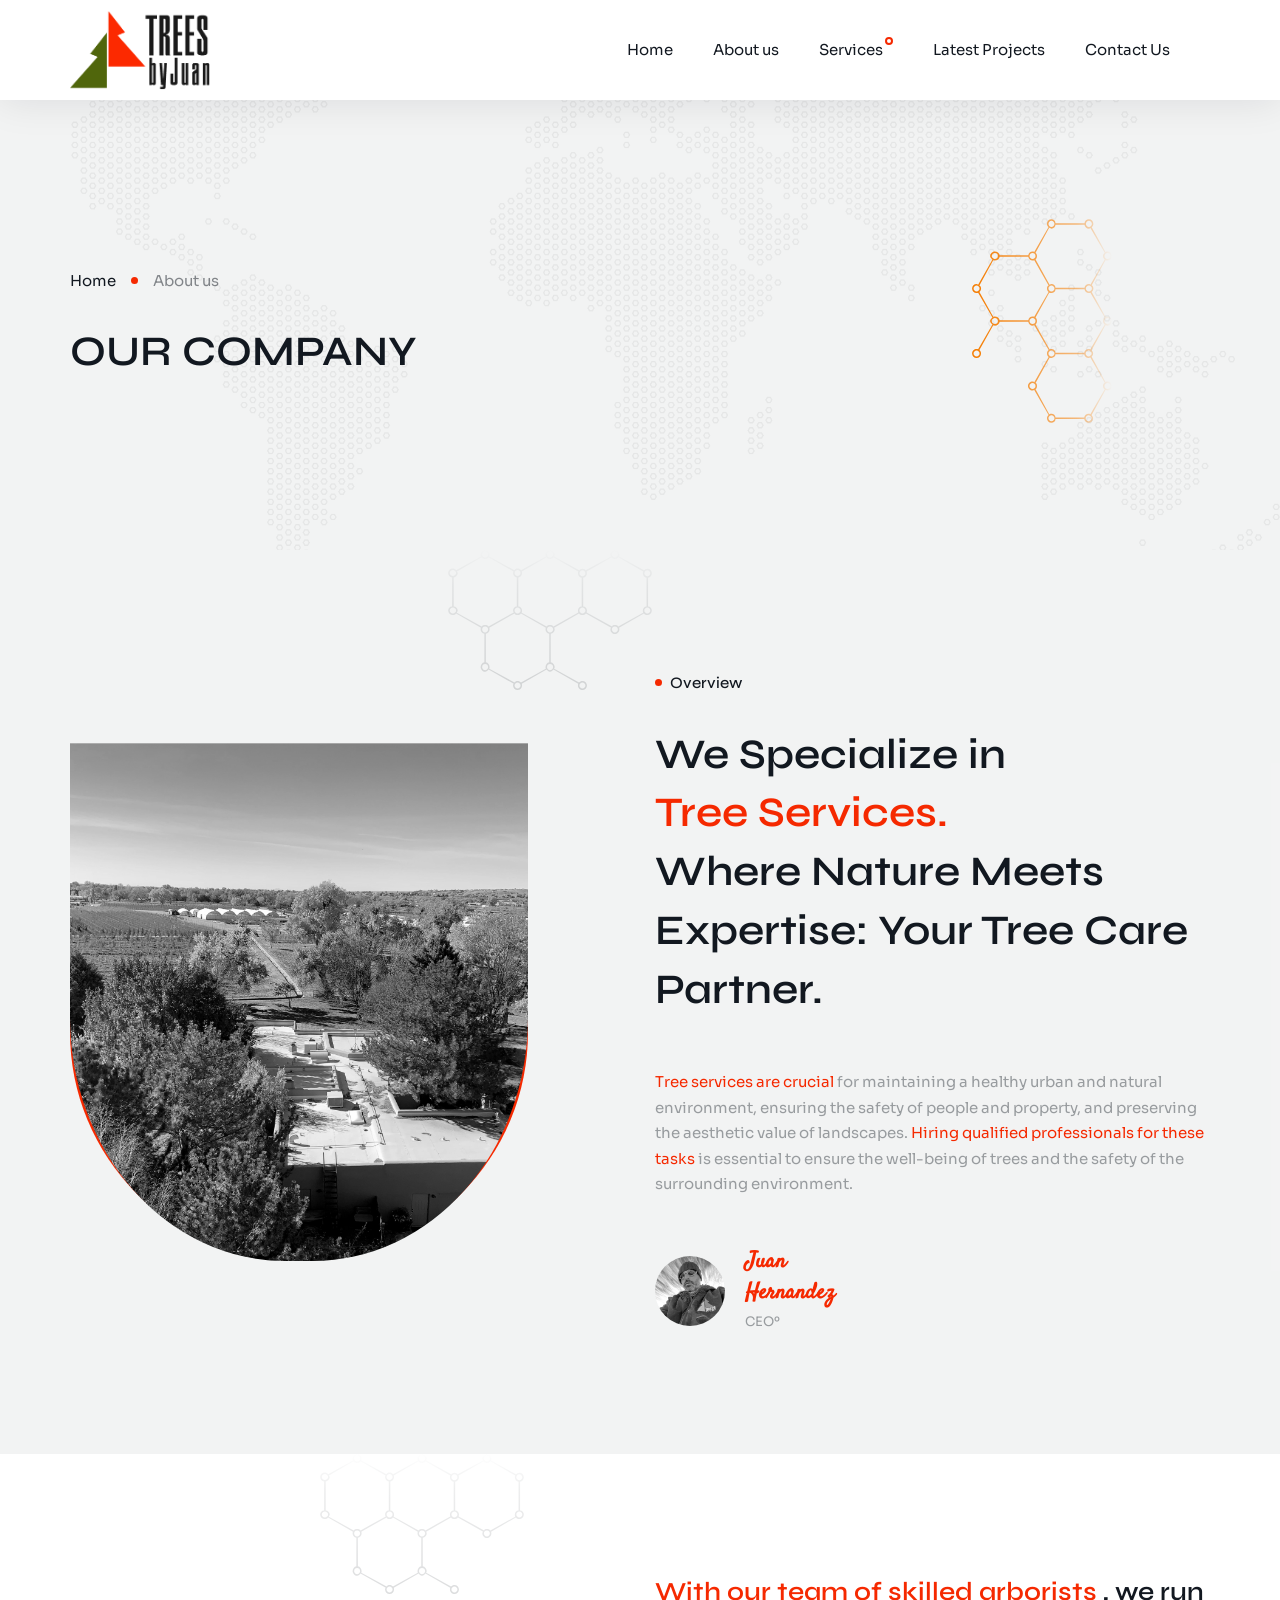
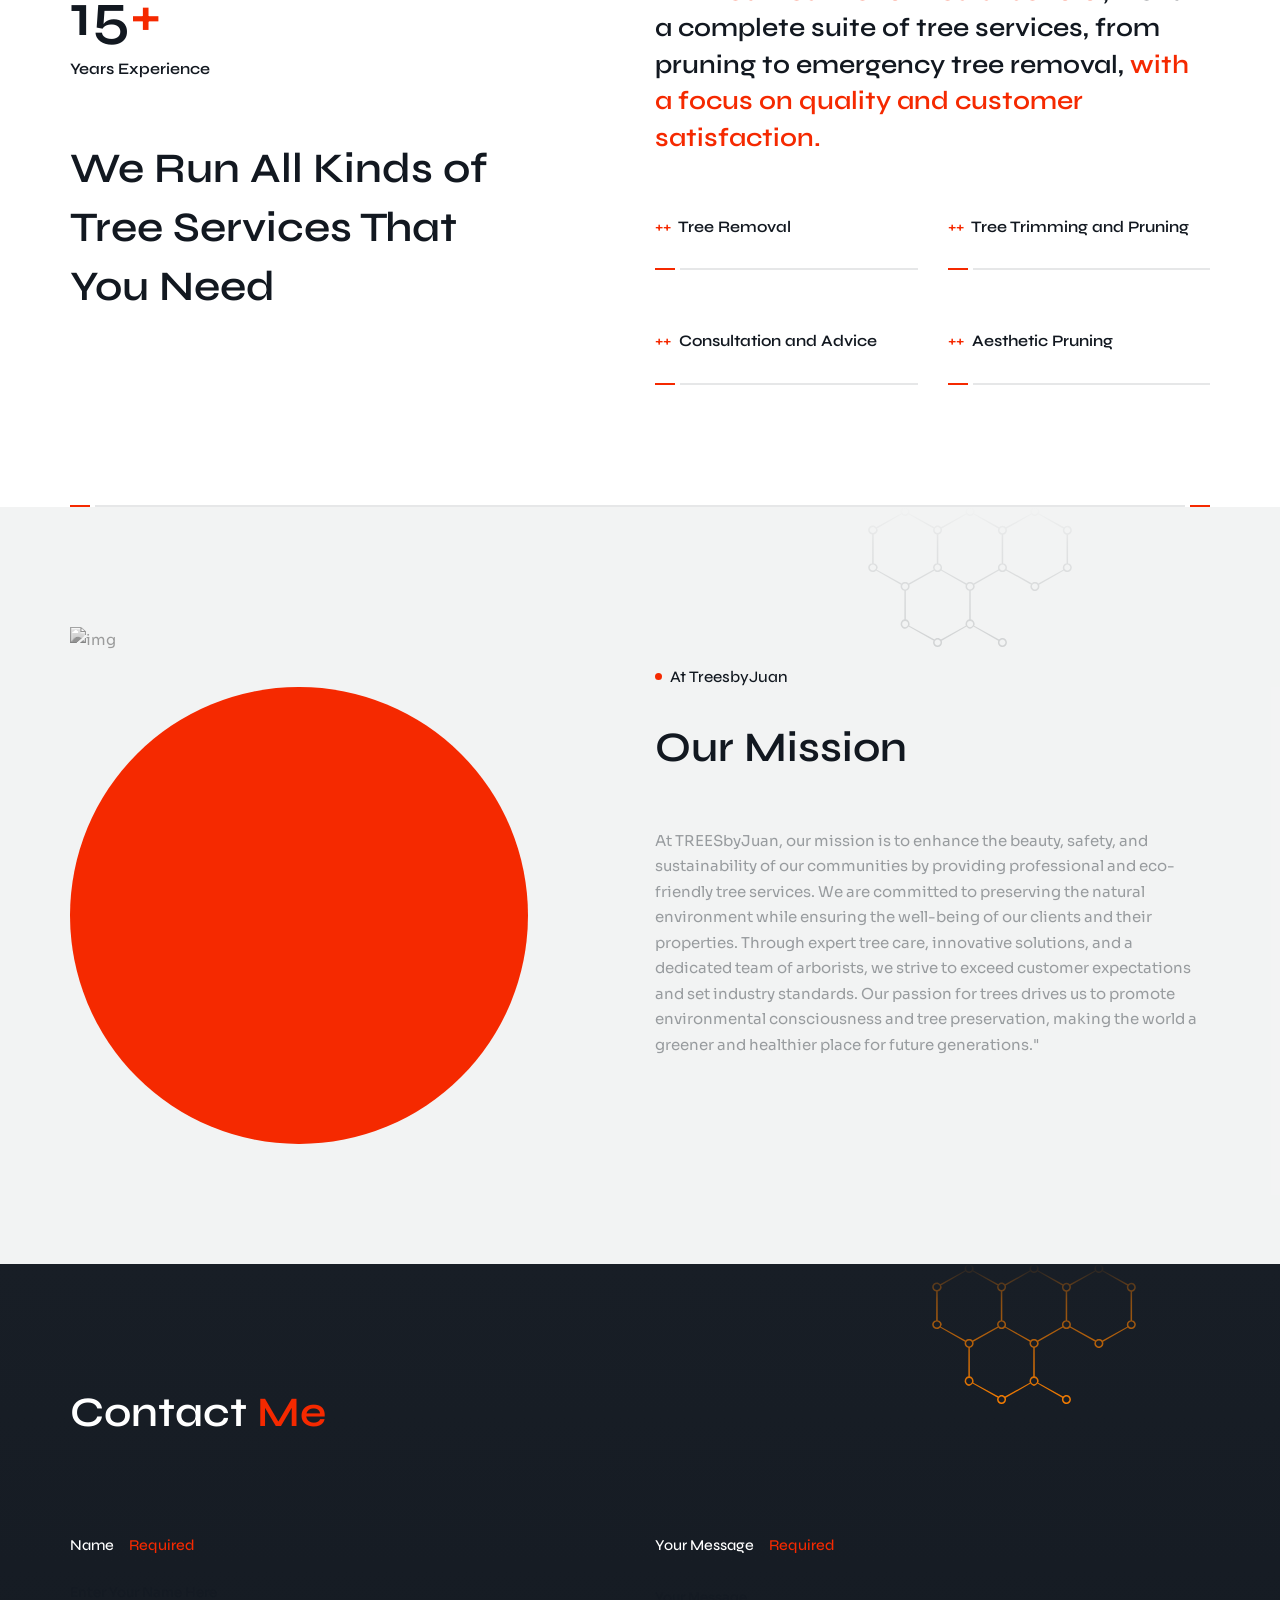
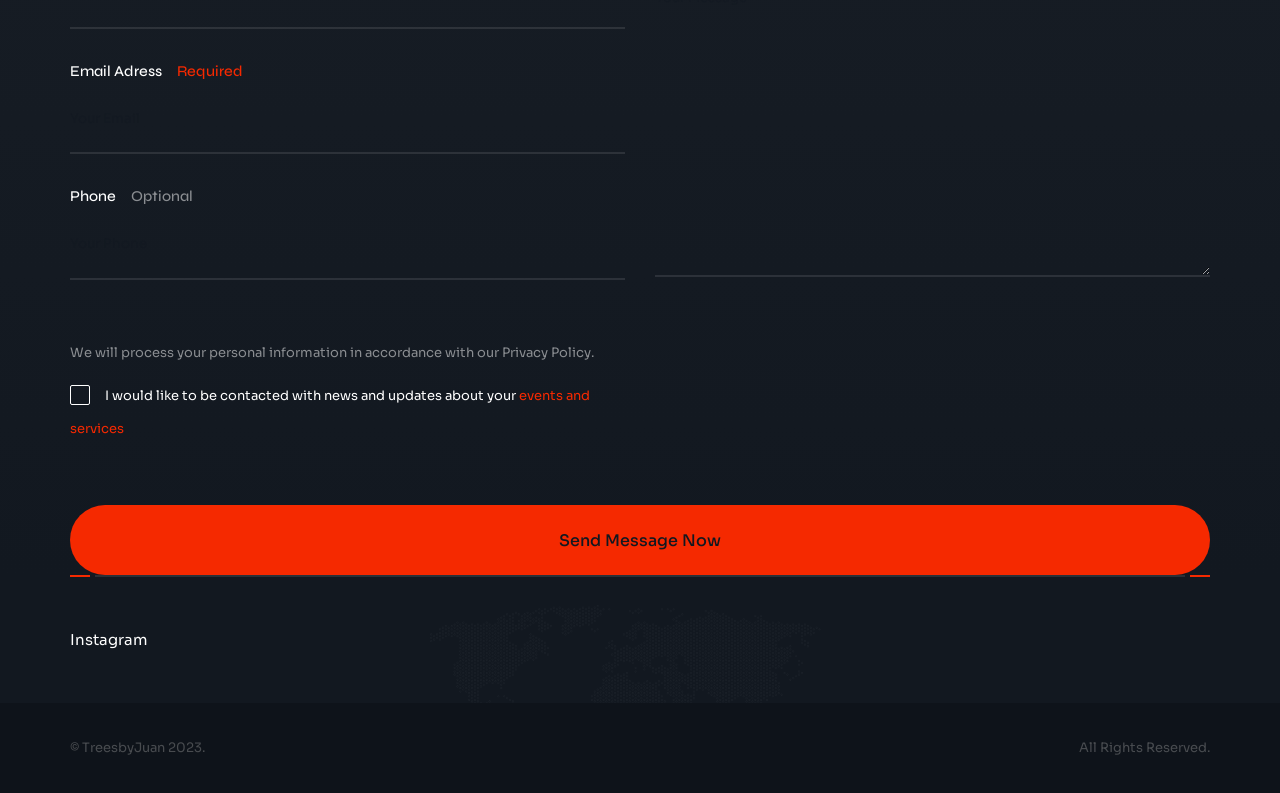
==== commit bcfe8c21: "ajustes de imagenes y textos finales" ====
--- a/template/about.html
+++ b/template/about.html
@@ -154,11 +154,14 @@
                         <span class="mil-suptitle mil-suptitle-2 mil-mb-30"> Overview</span>
                         <h2 class="mil-mb-50">We Specialize in <br><span class="mil-accent">Tree Services.<br></span> Where Nature Meets Expertise: Your Tree Care Partner. </h2>
 
-                        <p class="mil-mb-50">Lorem ipsum dolor sit amet, consectetur adipiscing elit, sed do eiusmod tempor incididunt ut labore et dolore magna aliqua. Quis ipsum suspendisse ultrices gravida. Risus commodo viverra maecenas accumsan lacus vel facilisis. </p>
+                        <p class="mil-mb-50"> <span class="mil-accent">Tree services are crucial </span>for maintaining a healthy urban and natural environment,
+                            ensuring the safety of people and property, and preserving the aesthetic value of landscapes. 
+                            <span class="mil-accent">Hiring qualified professionals for these tasks</span> is essential to ensure the well-being of trees and 
+                            the safety of the surrounding environment. </p>
 
                         <div class="row align-items-end">
 
-                            <div class="col-xl-7">
+                            <!-- <div class="col-xl-7">
 
                                 <ul class="mil-check-icon-list mil-mb-60">
                                     <li>
@@ -179,7 +182,7 @@
                                     </li>
                                 </ul>
 
-                            </div>
+                            </div> -->
                             <div class="col-xl-5">
 
                                 <a href="team-single.html" class="mil-post-sm mil-mb-60">
@@ -213,7 +216,11 @@
                     </div>
                     <div class="col-lg-6">
 
-                        <h3 class="mil-mb-60">Accelerate <span class="mil-accent">Innovation</span> with world class tech teams We’ll match you to an entire <span class="mil-accent">Remote Technology</span></h3>
+                        <h3 class="mil-mb-60"> <span class="mil-accent"> With our team of skilled arborists </span> , we run a complete suite of tree services,
+                            from pruning to emergency tree removal, 
+                            <span class="mil-accent"> with a focus on quality and customer satisfaction.</span></h3>
+
+
 
                         <div class="row">
                             <div class="col-lg-6">
@@ -649,17 +656,17 @@
 
                 <div class="mil-footer-links">
                     <ul class="mil-social mil-light">
-                        <li class="mil-adapt-links"><a href="#.">Facebook</a><a href="#.">FB</a></li>
+                        <!-- <li class="mil-adapt-links"><a href="#.">Facebook</a><a href="#.">FB</a></li> -->
                         <li class="mil-adapt-links"><a href="#.">Instagram</a><a href="#.">IG</a></li>
                         <!-- <li class="mil-adapt-links"><a href="#.">LinkedIn</a><a href="#.">IN</a></li>
                         <li class="mil-adapt-links"><a href="#.">Twitter</a><a href="#.">TW</a></li>
                         <li class="mil-adapt-links"><a href="#.">YouTube</a><a href="#.">YT</a></li> -->
                     </ul>
-                    <ul class="mil-additional-links mil-light">
+                    <!-- <ul class="mil-additional-links mil-light">
                         <li><a href="#.">Terms & Condition</a></li>
                         <li><a href="#.">Privacy Policy</a></li>
-                        <!-- <li><a href="#.">Sitemap</a></li> -->
-                    </ul>
+                        <li><a href="#.">Sitemap</a></li>
+                    </ul> -->
                 </div>
             </div>
             <div class="mil-footer-bottom">
--- a/template/css/style.css
+++ b/template/css/style.css
@@ -2040,8 +2040,8 @@
   overflow: hidden;
 }
 .mil-banner .mil-background-image {
-  -webkit-filter: grayscale(100%);
-          filter: grayscale(100%);
+  -webkit-filter: grayscale(00%);
+          filter: grayscale(00%);
   width: 100%;
   height: 100%;
   -o-object-fit: cover;
@@ -2777,8 +2777,8 @@
   margin-bottom: 30px;
 }
 .mil-card .mil-cover-frame img {
-  -webkit-filter: grayscale(100%);
-          filter: grayscale(100%);
+  -webkit-filter: grayscale(40%);
+          filter: grayscale(40%);
   width: 100%;
   height: 100%;
   position: absolute;
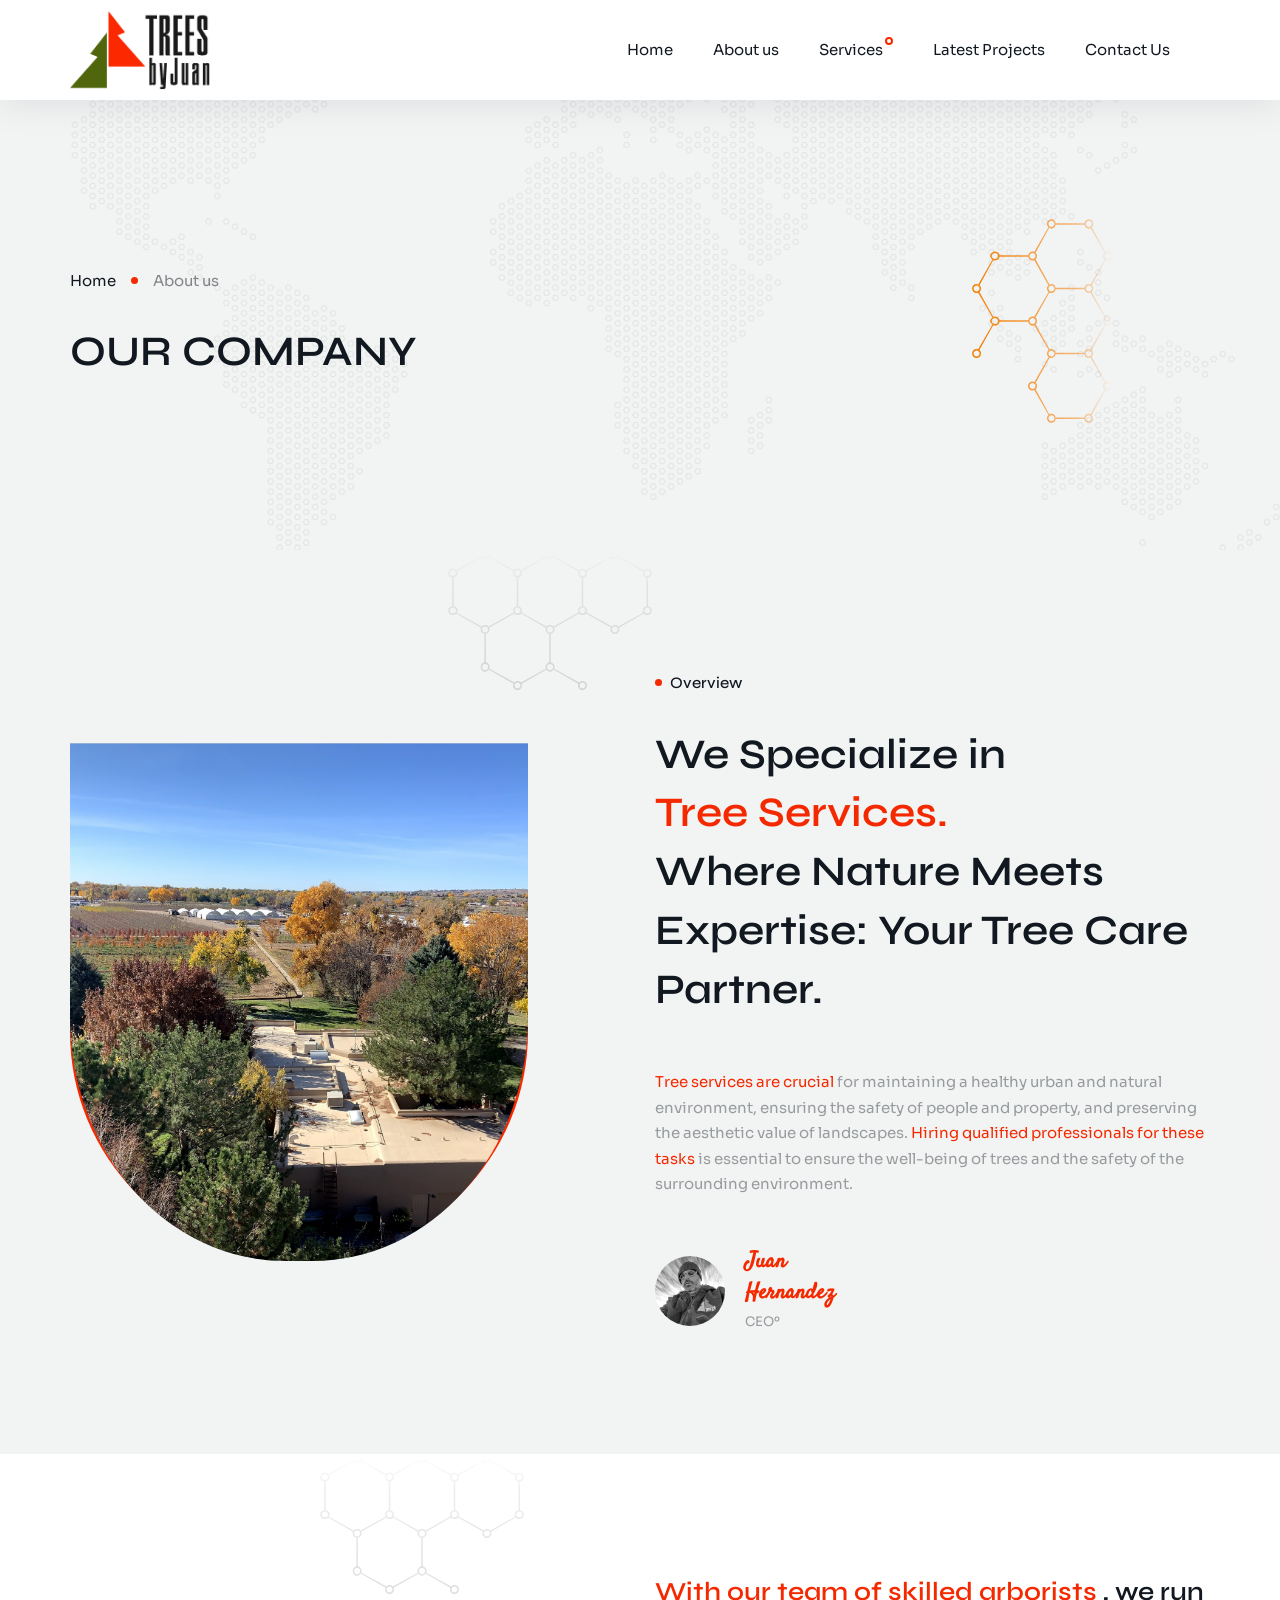
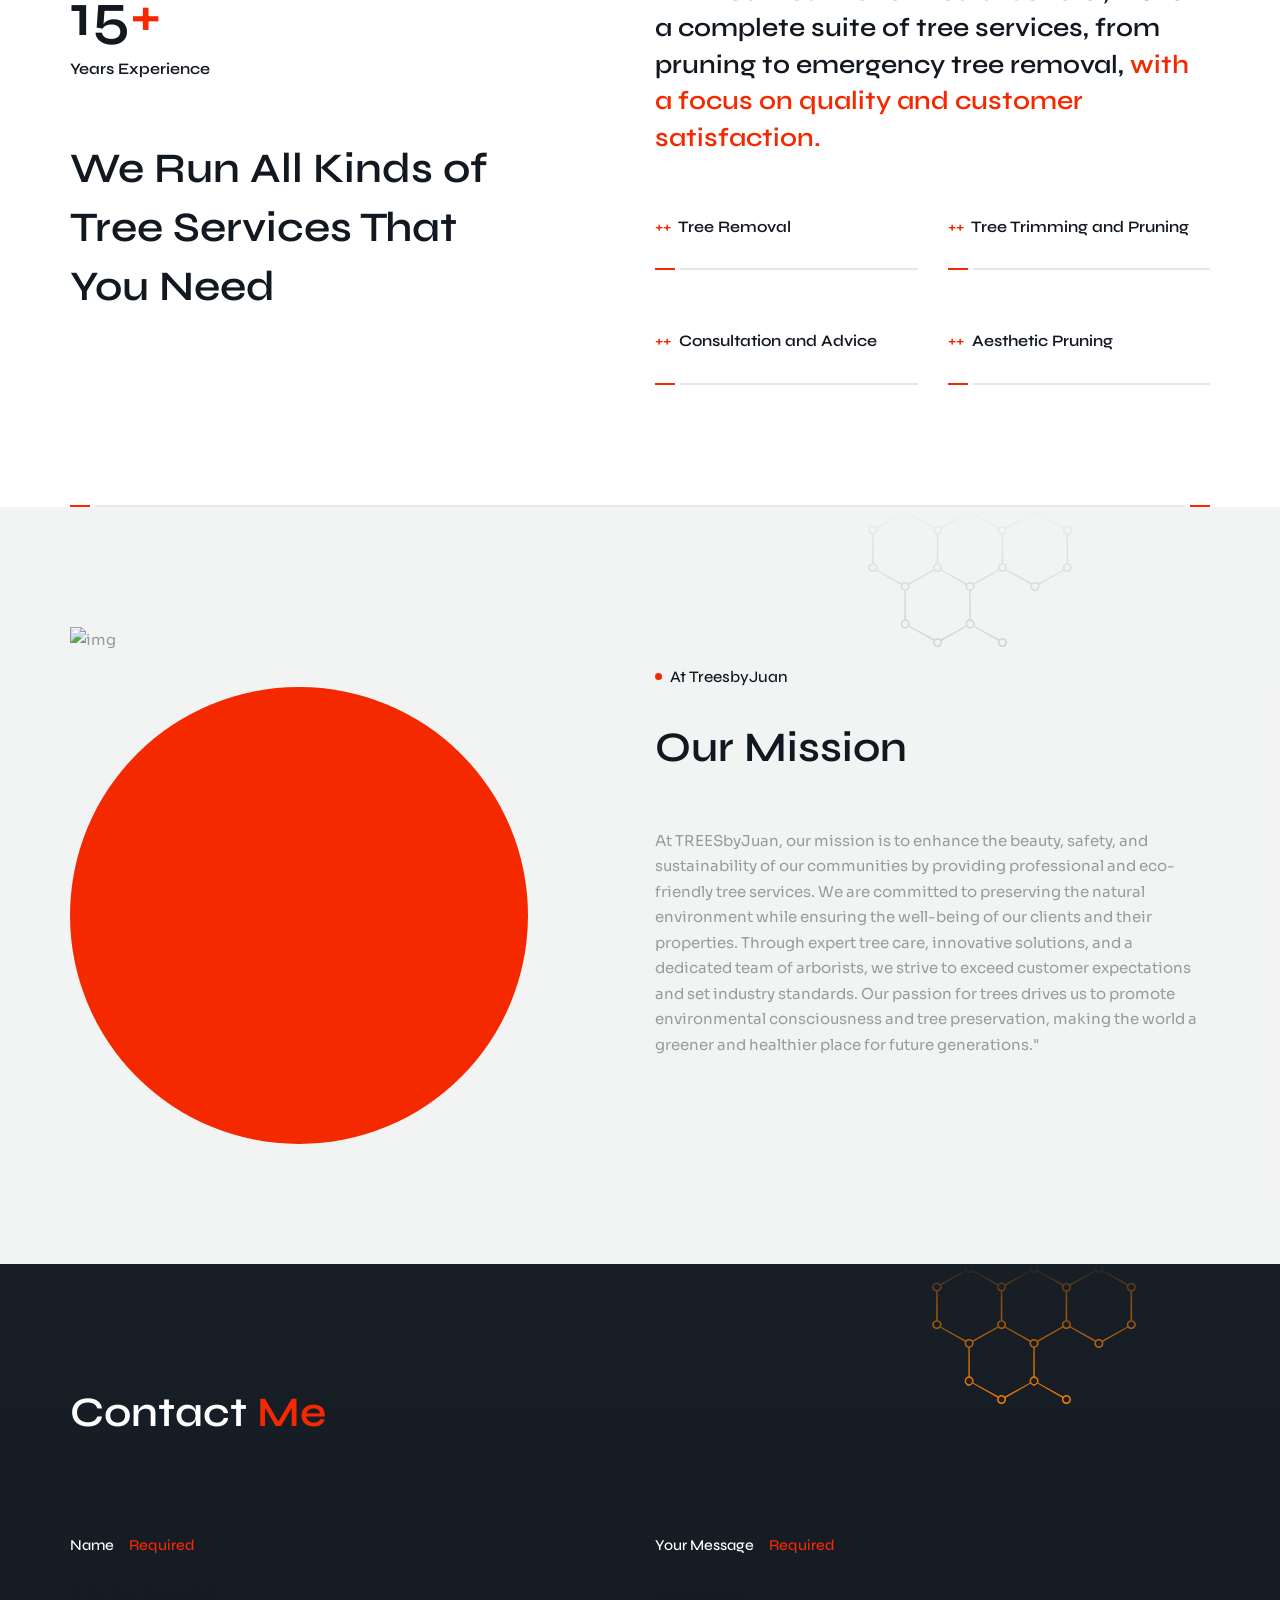
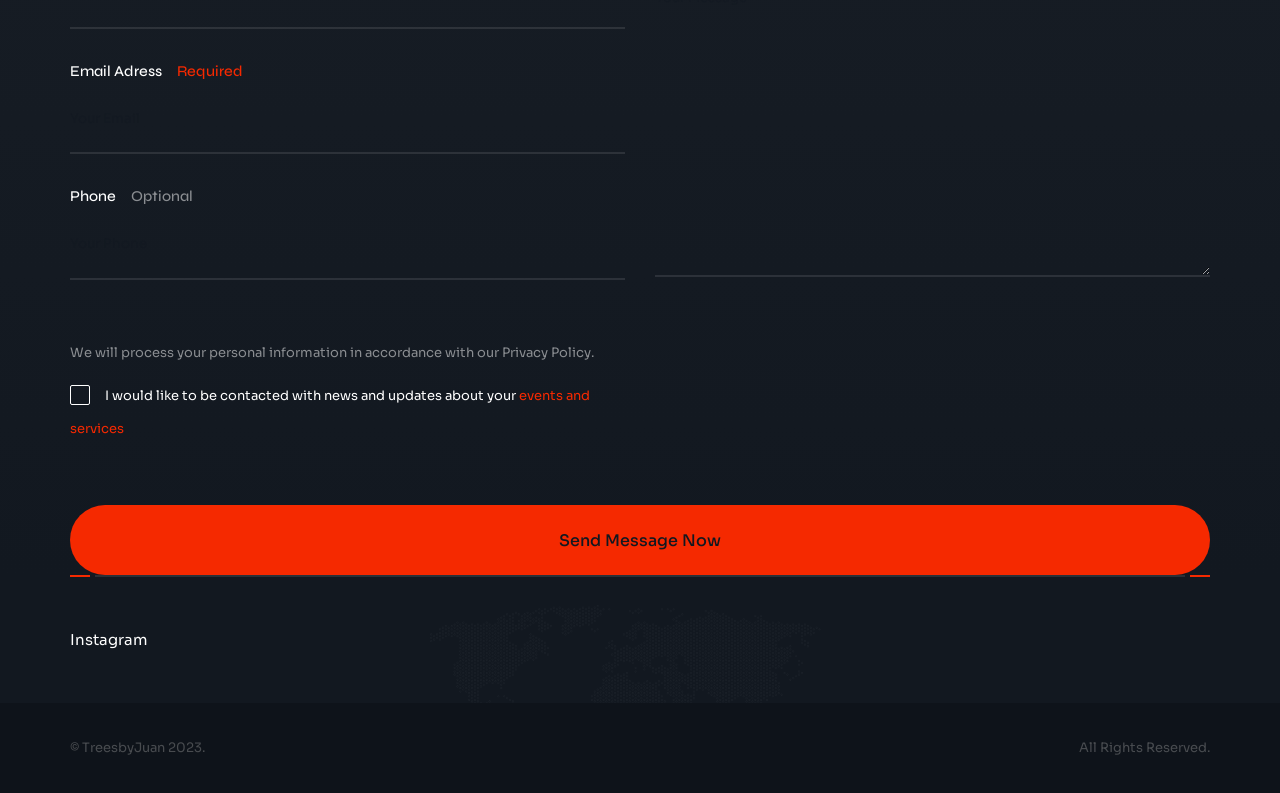
==== commit 4df9f609: "cambio de img en main bckground" ====
--- a/template/about.html
+++ b/template/about.html
@@ -14,6 +14,12 @@
     <link rel="stylesheet" href="css/plugins/swiper.min.css">
     <!-- itsulu css -->
     <link rel="stylesheet" href="css/style.css">
+    <link
+    rel="icon"
+    type="image/png"
+    sizes="32x32"
+    href="../template/img/icons/sm/favicon-32x32.ico"
+  />
     <title>TreesbyJuan</title>
 </head>
 
@@ -101,7 +107,7 @@
             <div class="mil-banner-content">
                 <div class="container mil-relative">
                     <ul class="mil-breadcrumbs mil-mb-30">
-                        <li><a href="home-1.html">Home</a></li>
+                        <li><a href="../index.html">Home</a></li>
                         <li><a href="about.html">About us</a></li>
                     </ul>
                     <h2 class="mil-uppercase">Our Company</h2>
--- a/template/css/style.css
+++ b/template/css/style.css
@@ -2471,8 +2471,8 @@
   overflow: hidden;
 }
 .mil-circle-illustration .mil-image-frame img {
-  -webkit-filter: grayscale(100%);
-          filter: grayscale(100%);
+  -webkit-filter: grayscale(0%);
+          filter: grayscale(0%);
   width: 100%;
   height: 100%;
   -o-object-fit: cover;
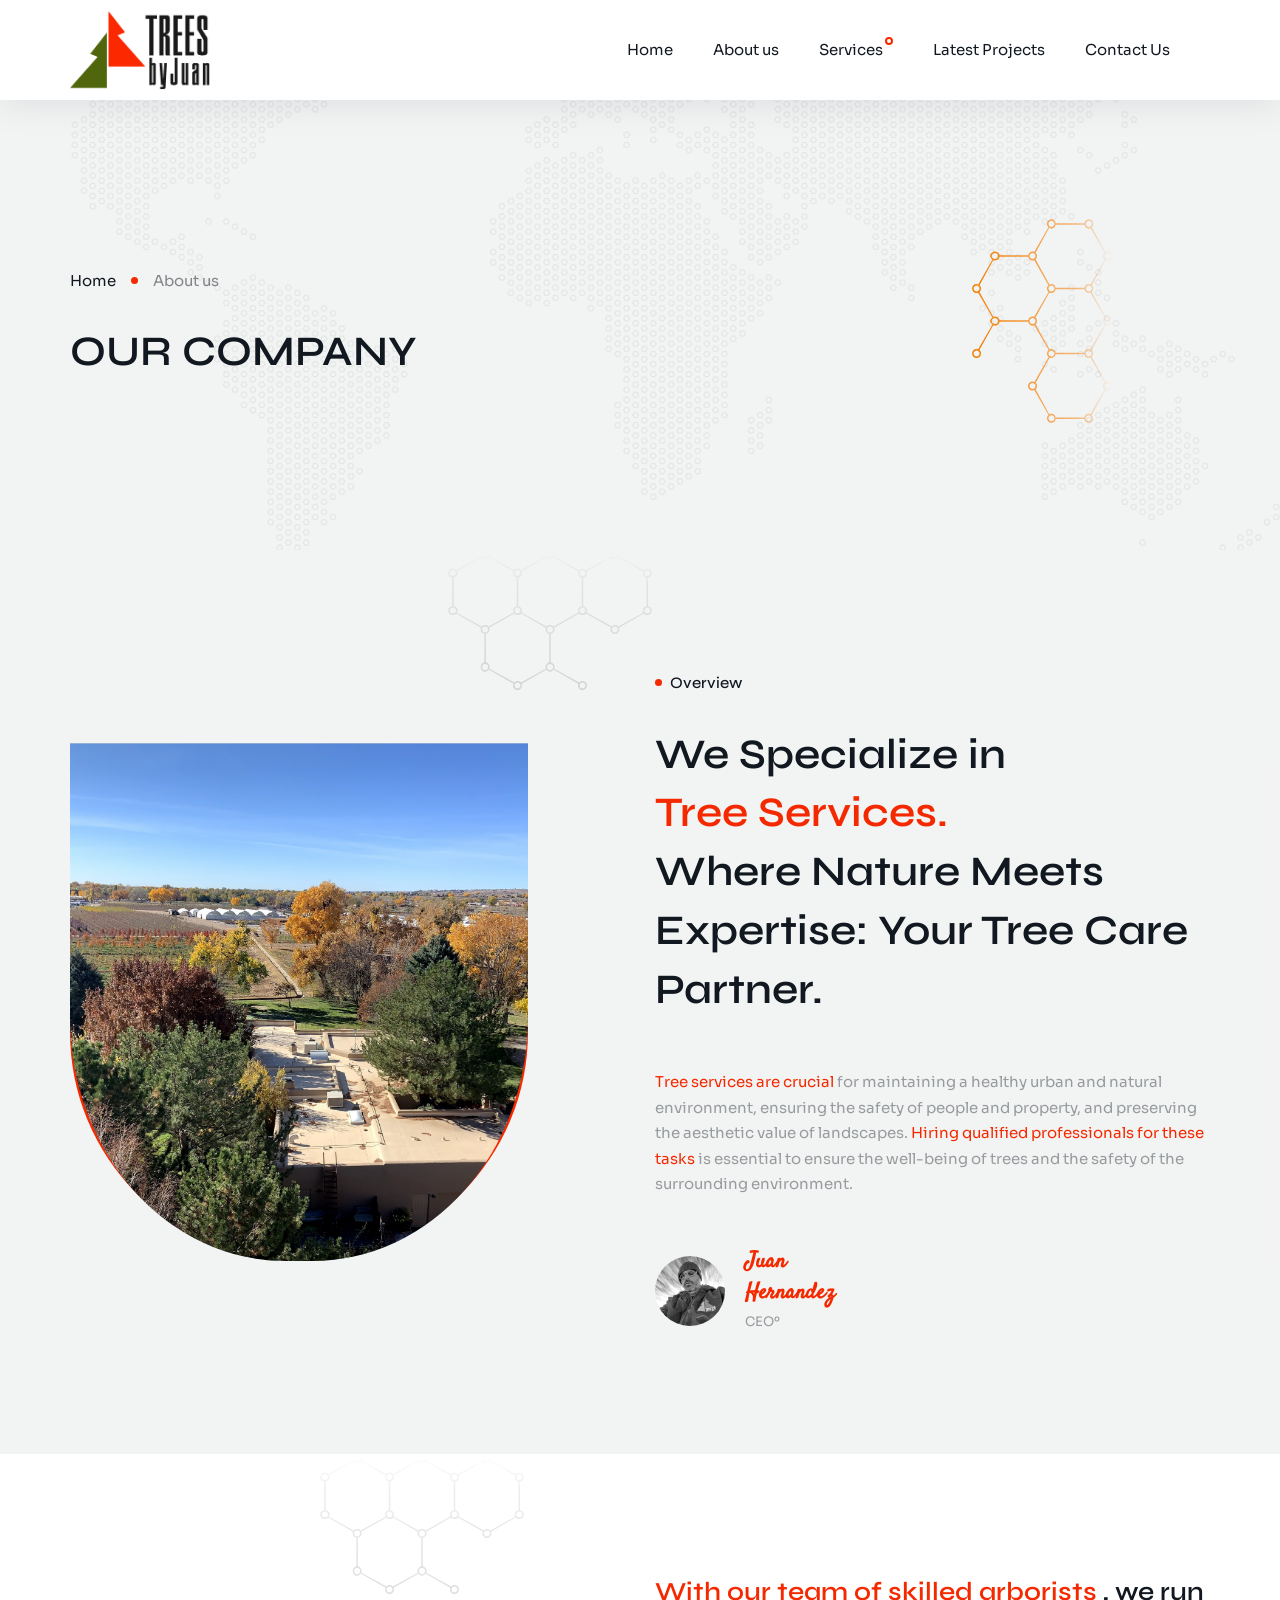
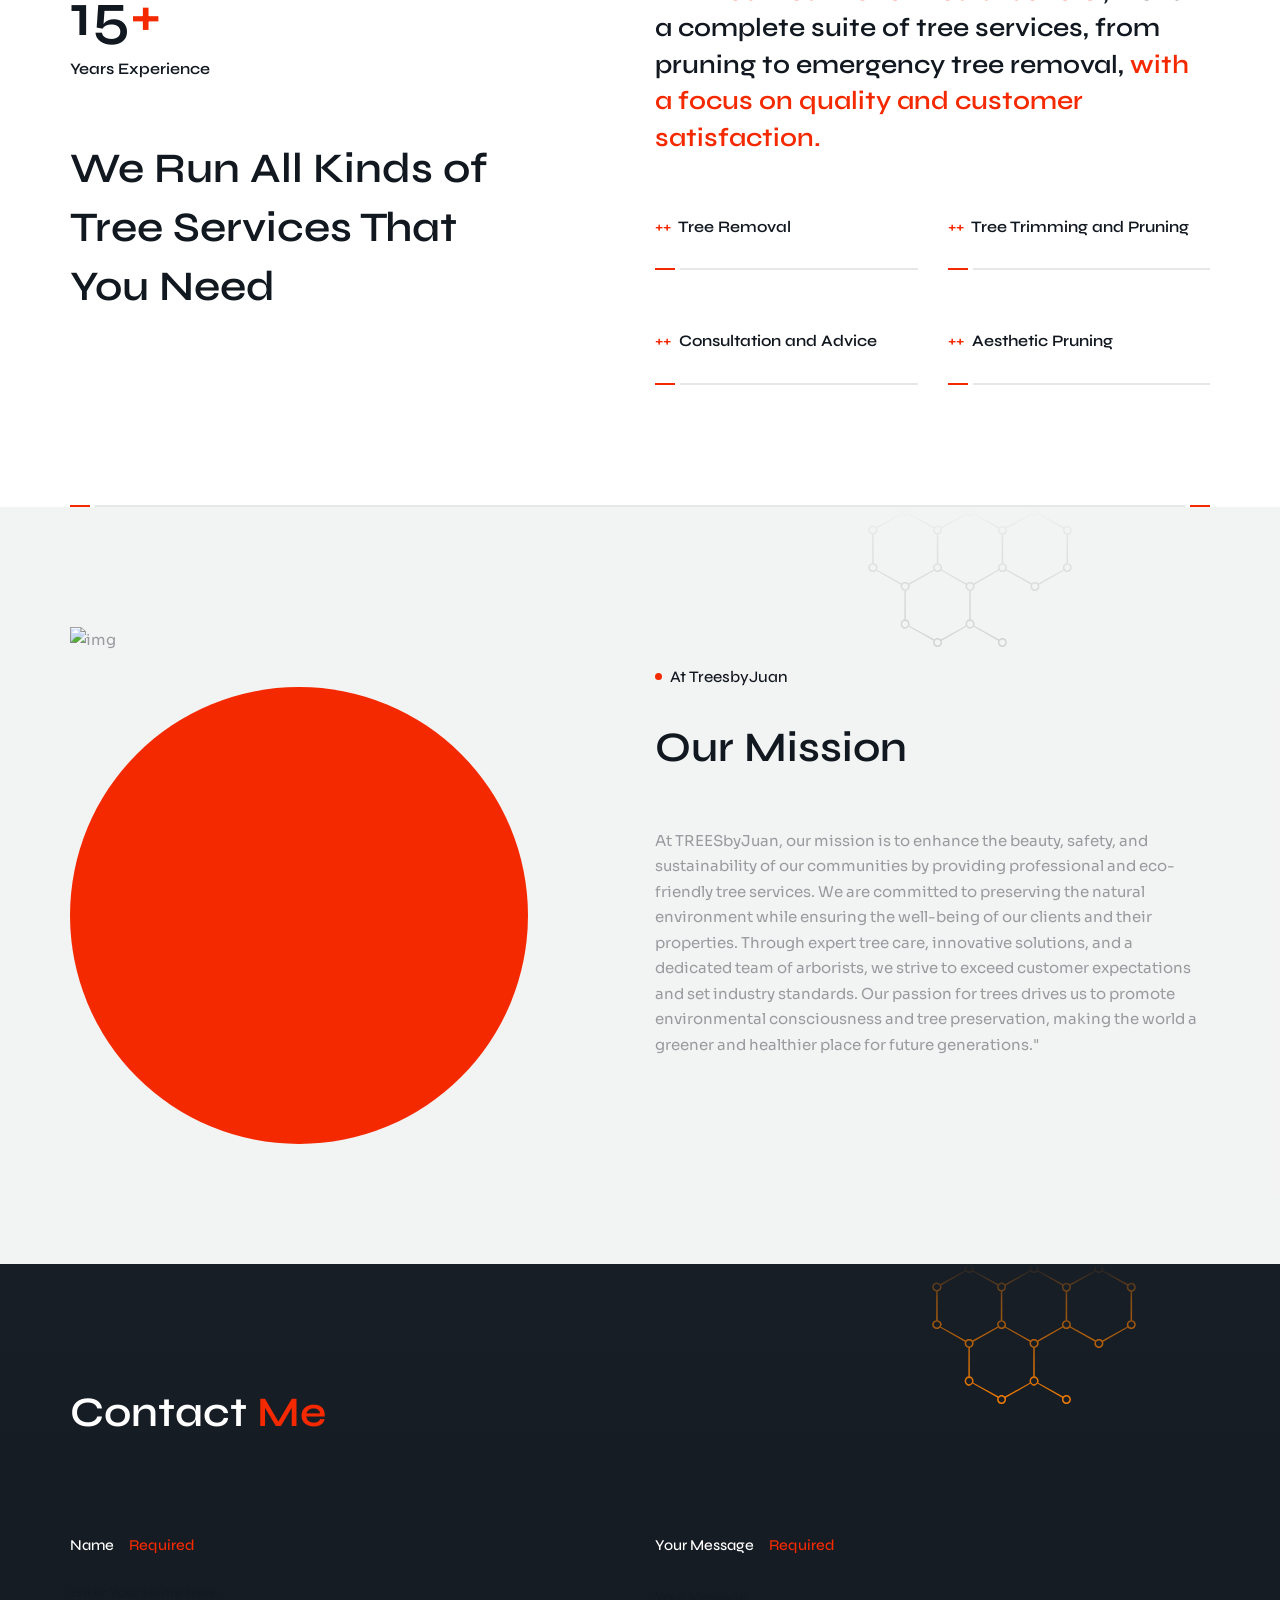
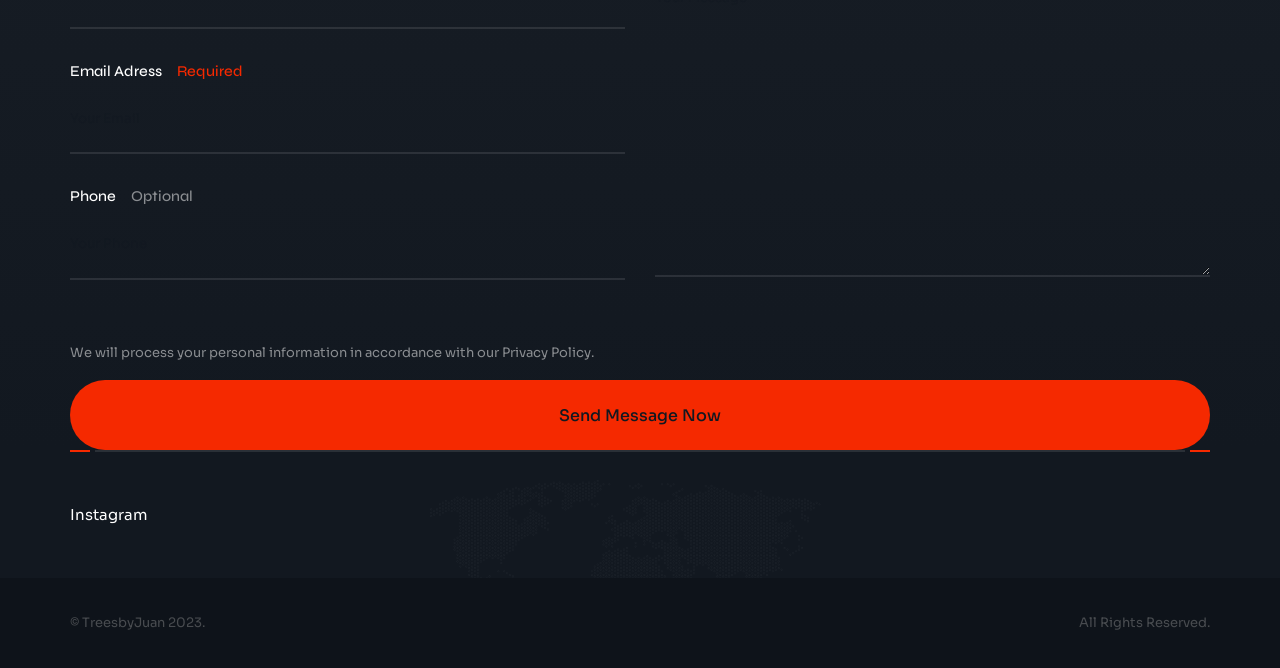
==== commit 783ba440: "uptade linnk bio CEO" ====
--- a/template/about.html
+++ b/template/about.html
@@ -191,7 +191,7 @@
                             </div> -->
                             <div class="col-xl-5">
 
-                                <a href="team-single.html" class="mil-post-sm mil-mb-60">
+                                <a href="#." class="mil-post-sm mil-mb-60">
                                     <div class="mil-cover-frame"><img src="img/faces/1.jpg" alt="cover"></div>
                                     <div class="mil-description">
                                         <h4 class="mil-font-3 mil-accent">Juan Hernandez</h4>
@@ -545,7 +545,12 @@
             <div class="mil-deco mil-deco-accent" style="top: 0; right: 10%;"></div>
             <div class="container">
                 <h2 class="mil-light mil-mb-90">Contact <span class="mil-accent">Me</span></h2>
-                <form id="formFeedback" method="post" enctype="multipart/form-data">
+                <!-- id="formFeedback" method="post" enctype="multipart/form-data" -->
+                <form
+                
+                action="https://formspree.io/f/xqkrzygn"
+                method="POST"
+                >
                     <div class="row">
                         <div class="col-lg-6">
 
@@ -572,10 +577,10 @@
                             </div> -->
                             <p class="mil-text-sm mil-light-soft mil-mb-15">We will process your personal information in accordance with our Privacy Policy.</p>
 
-                            <div class="mil-checbox-frame mil-mb-60">
+                            <!-- <div class="mil-checbox-frame mil-mb-60">
                                 <input class="mil-checkbox" id="checkbox-1" type="checkbox" name="agree" value="1" required>
                                 <label for="checkbox-1" class="mil-text-sm mil-light">I would like to be contacted with news and updates about your <a href="#." class="mil-accent">events and services</a></label>
-                            </div>
+                            </div> -->
 
                         </div>
                         <div class="col-lg-6">
--- a/template/css/style.css
+++ b/template/css/style.css
@@ -3474,8 +3474,8 @@
   }
 }
 .mil-about-illustration .mil-image-frame img {
-  -webkit-filter: grayscale(100%);
-          filter: grayscale(100%);
+  -webkit-filter: grayscale(20%);
+          filter: grayscale(20%);
   width: 100%;
   height: 100%;
   position: absolute;
@@ -3601,8 +3601,8 @@
   padding-bottom: 100%;
 }
 .mil-about-illustration-2 .mil-image-frame img {
-  -webkit-filter: grayscale(100%);
-          filter: grayscale(100%);
+  -webkit-filter: grayscale(20%);
+          filter: grayscale(20%);
   width: 100%;
   height: 100%;
   position: absolute;
@@ -3778,8 +3778,8 @@
   position: relative;
 }
 .mil-team-card .mil-image-frame img {
-  -webkit-filter: grayscale(100%);
-          filter: grayscale(100%);
+  -webkit-filter: grayscale(20%);
+          filter: grayscale(20%);
   border-radius: 50%;
   position: absolute;
   top: 0;
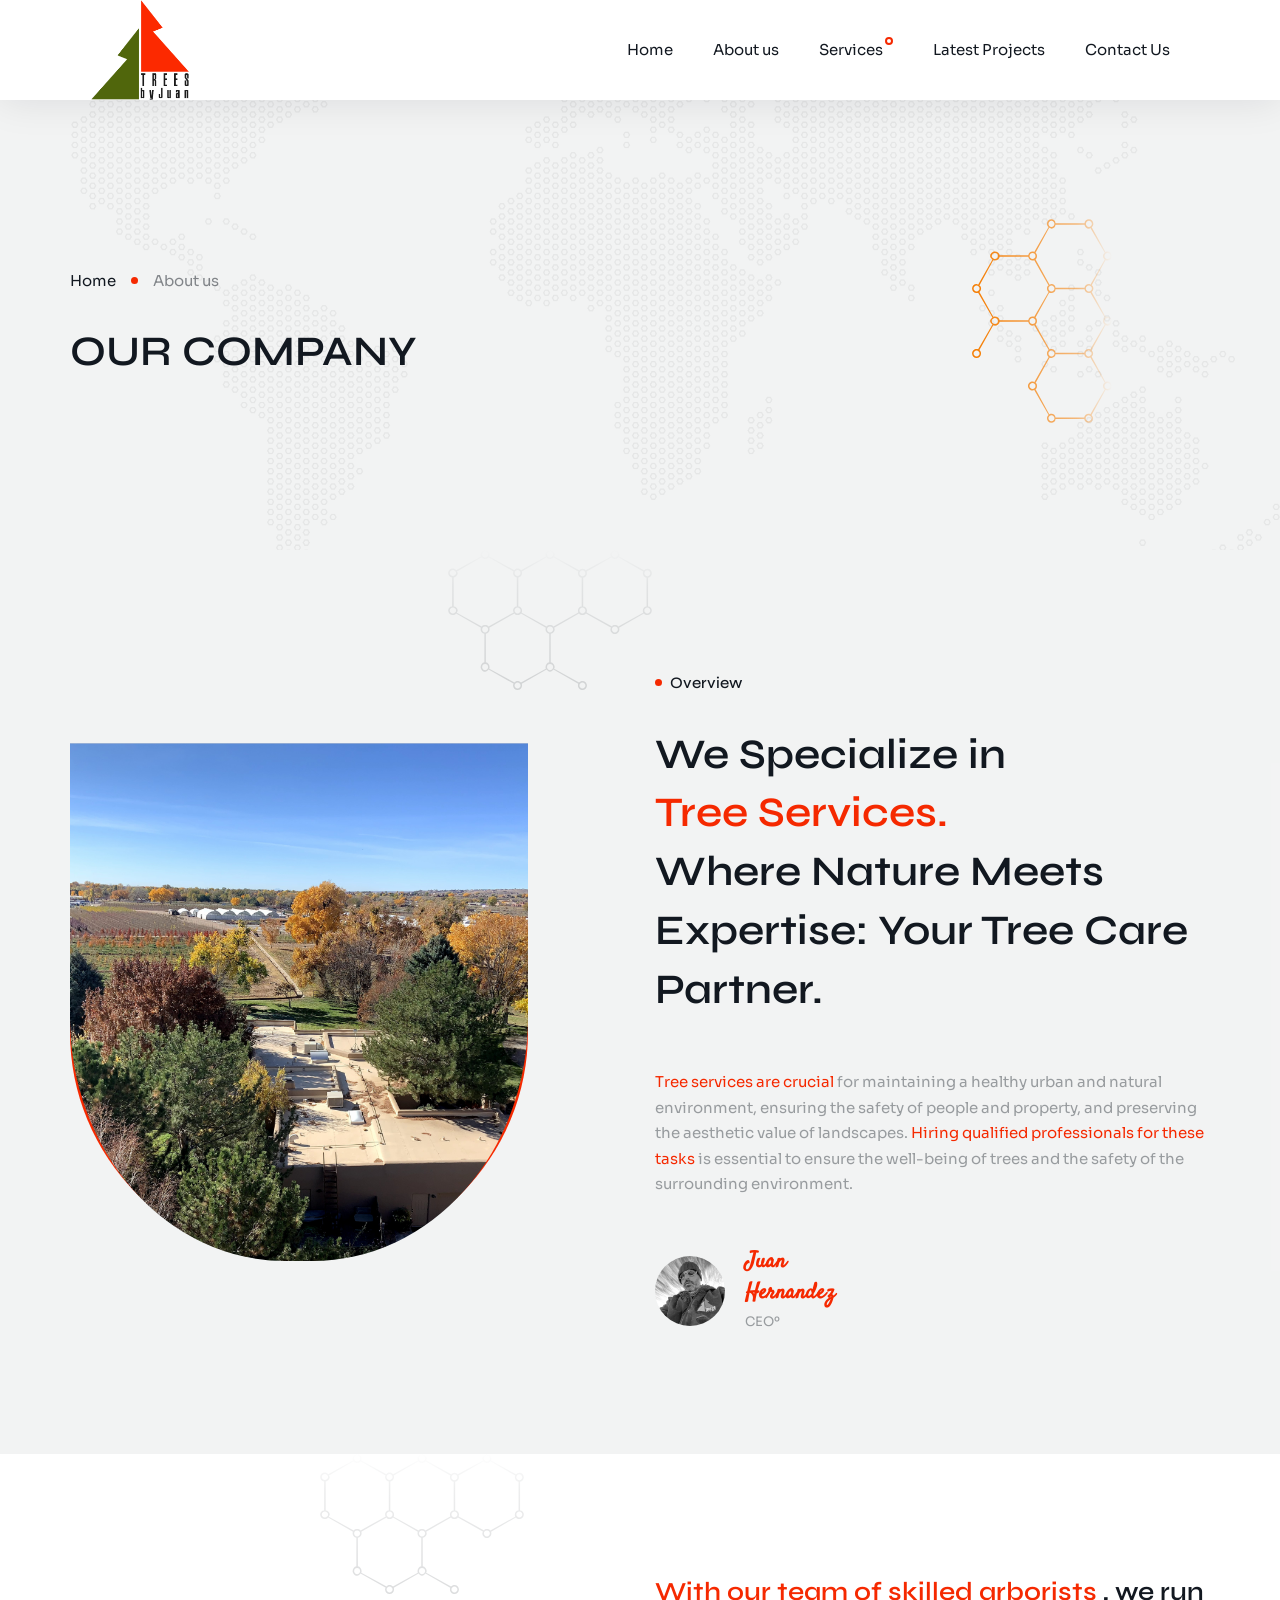
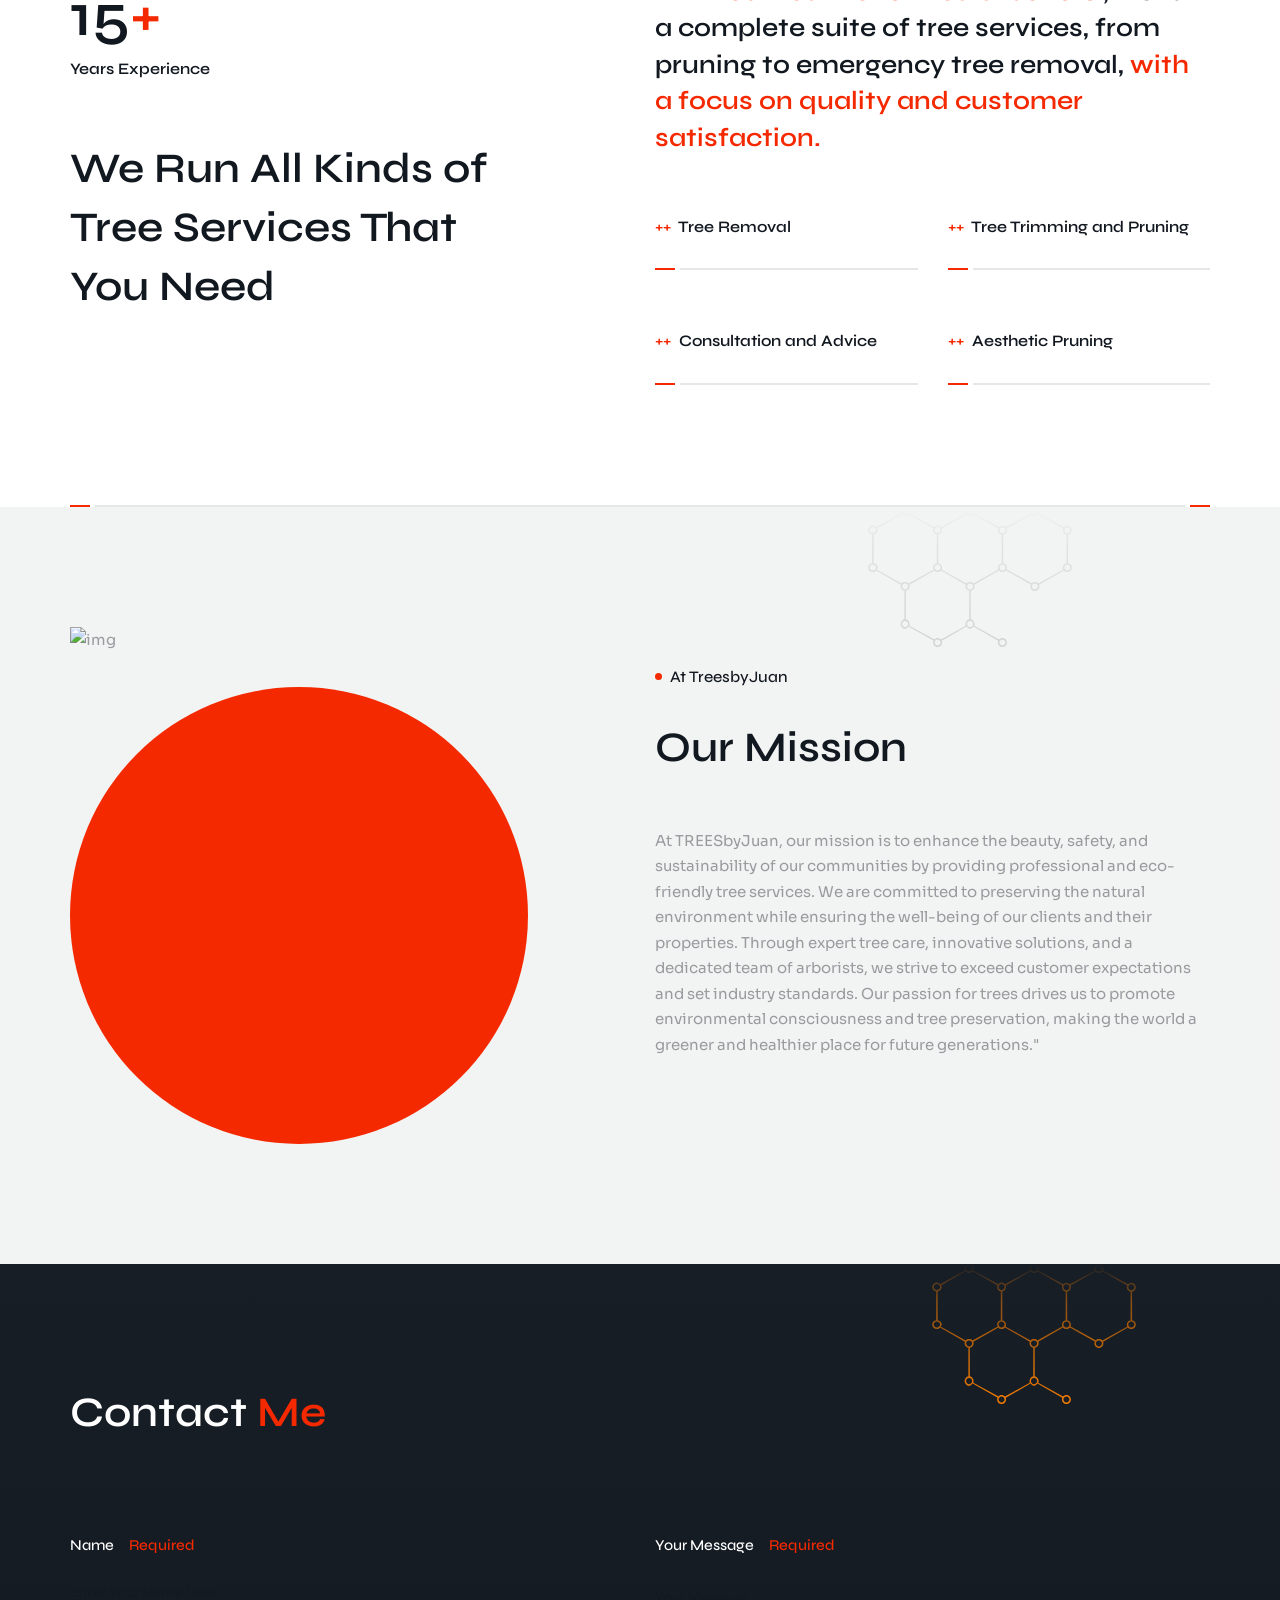
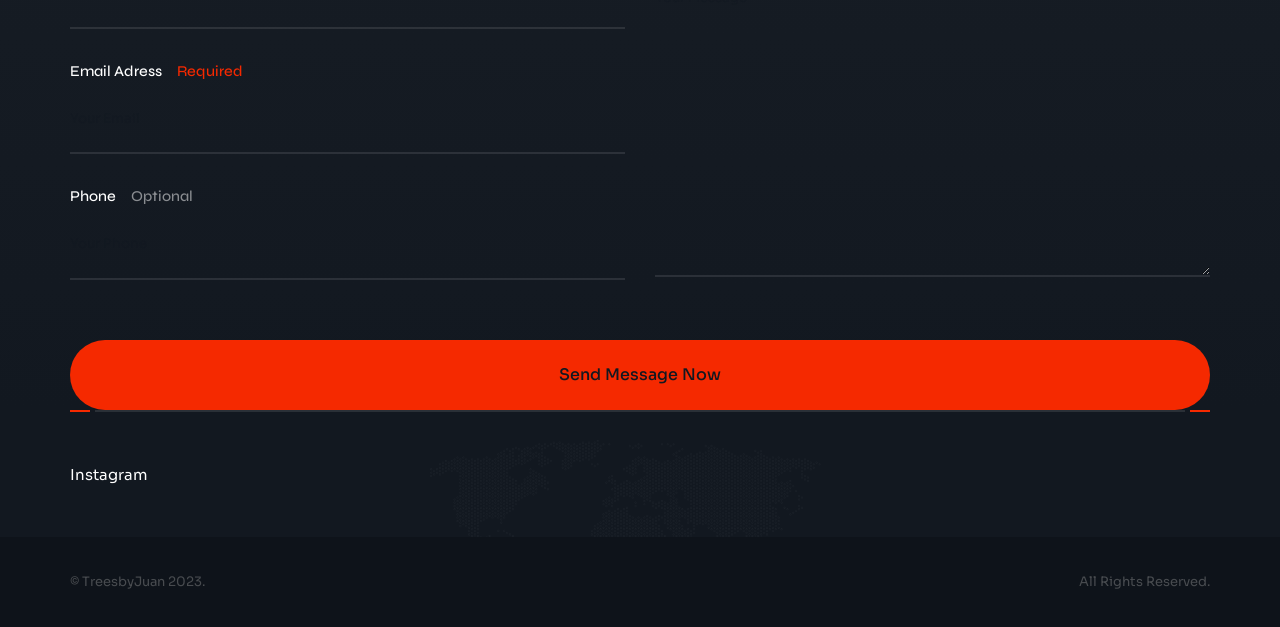
==== commit 8e426908: "remove check box in the form" ====
--- a/template/about.html
+++ b/template/about.html
@@ -575,7 +575,7 @@
                                 </label>
                                 <p class="mil-text-sm mil-light-soft">up to 20MB</p>
                             </div> -->
-                            <p class="mil-text-sm mil-light-soft mil-mb-15">We will process your personal information in accordance with our Privacy Policy.</p>
+                            <!-- <p class="mil-text-sm mil-light-soft mil-mb-15">We will process your personal information in accordance with our Privacy Policy.</p> -->
 
                             <!-- <div class="mil-checbox-frame mil-mb-60">
                                 <input class="mil-checkbox" id="checkbox-1" type="checkbox" name="agree" value="1" required>
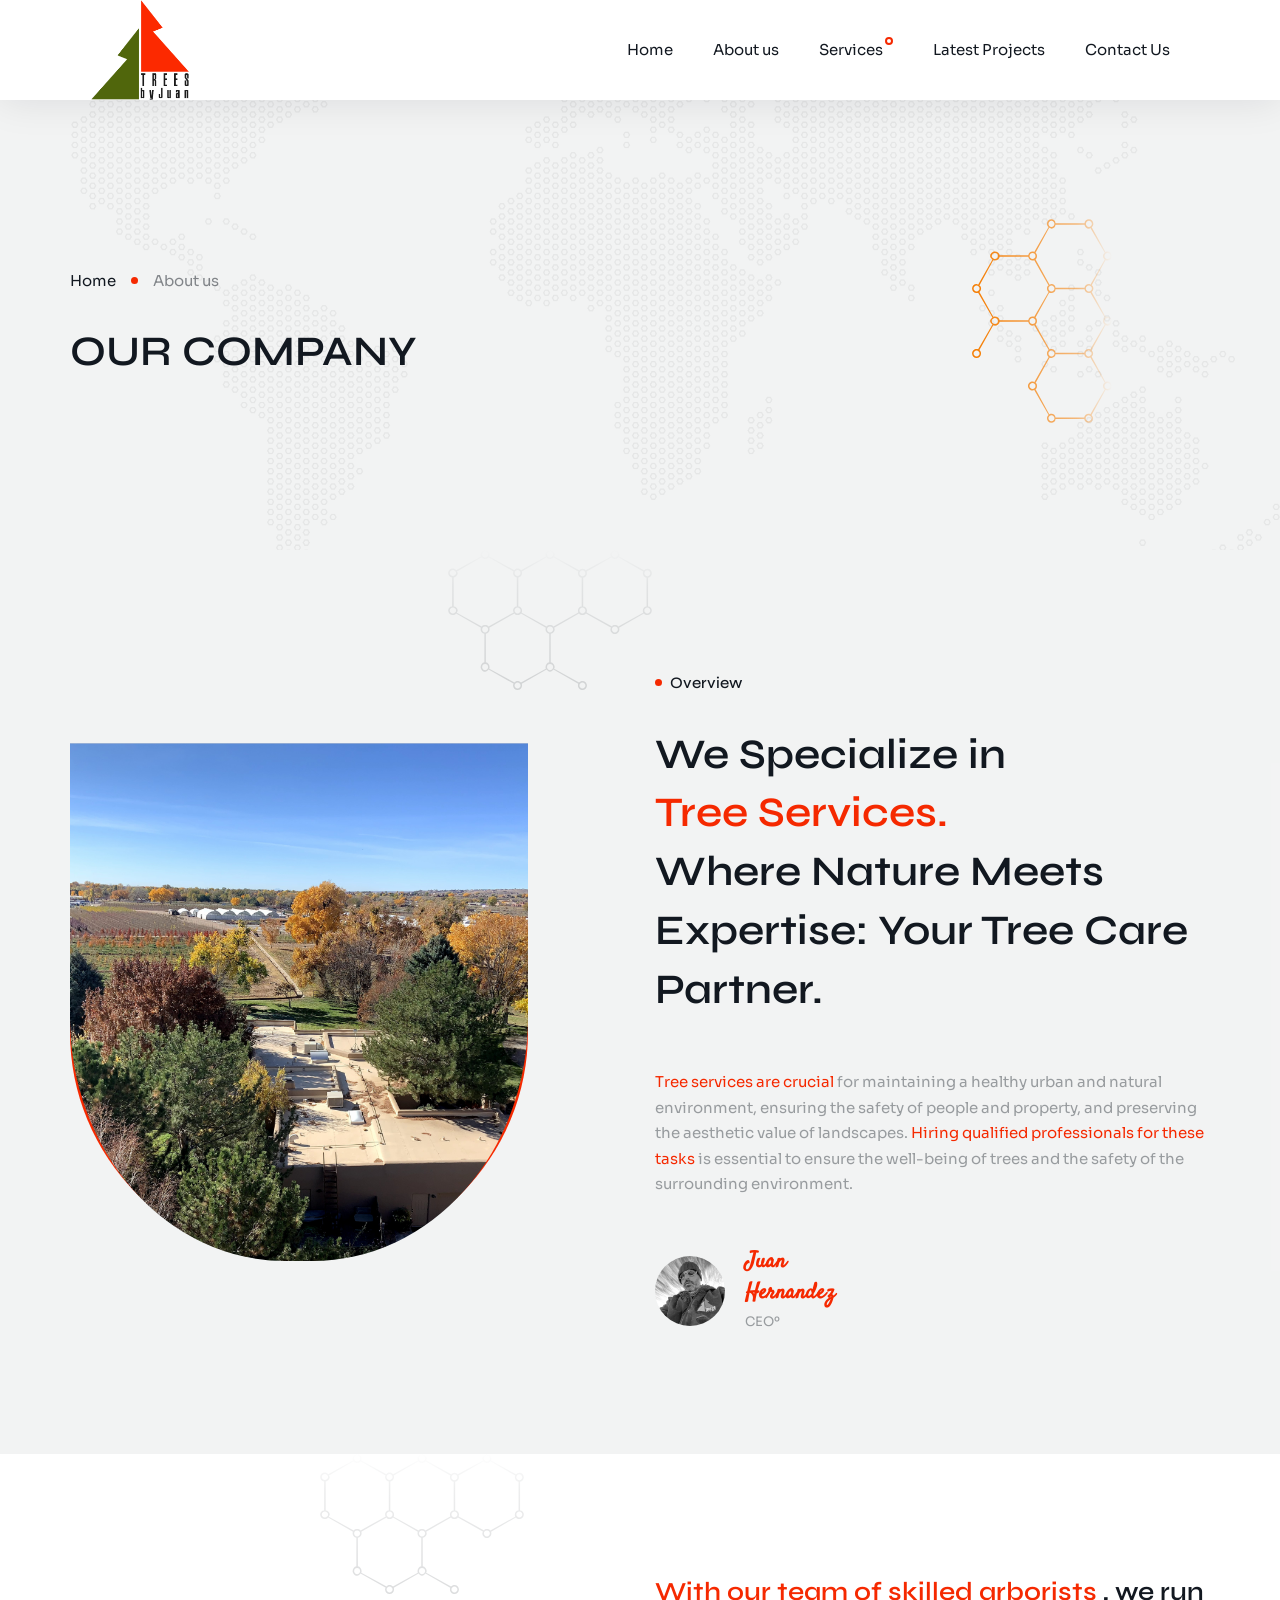
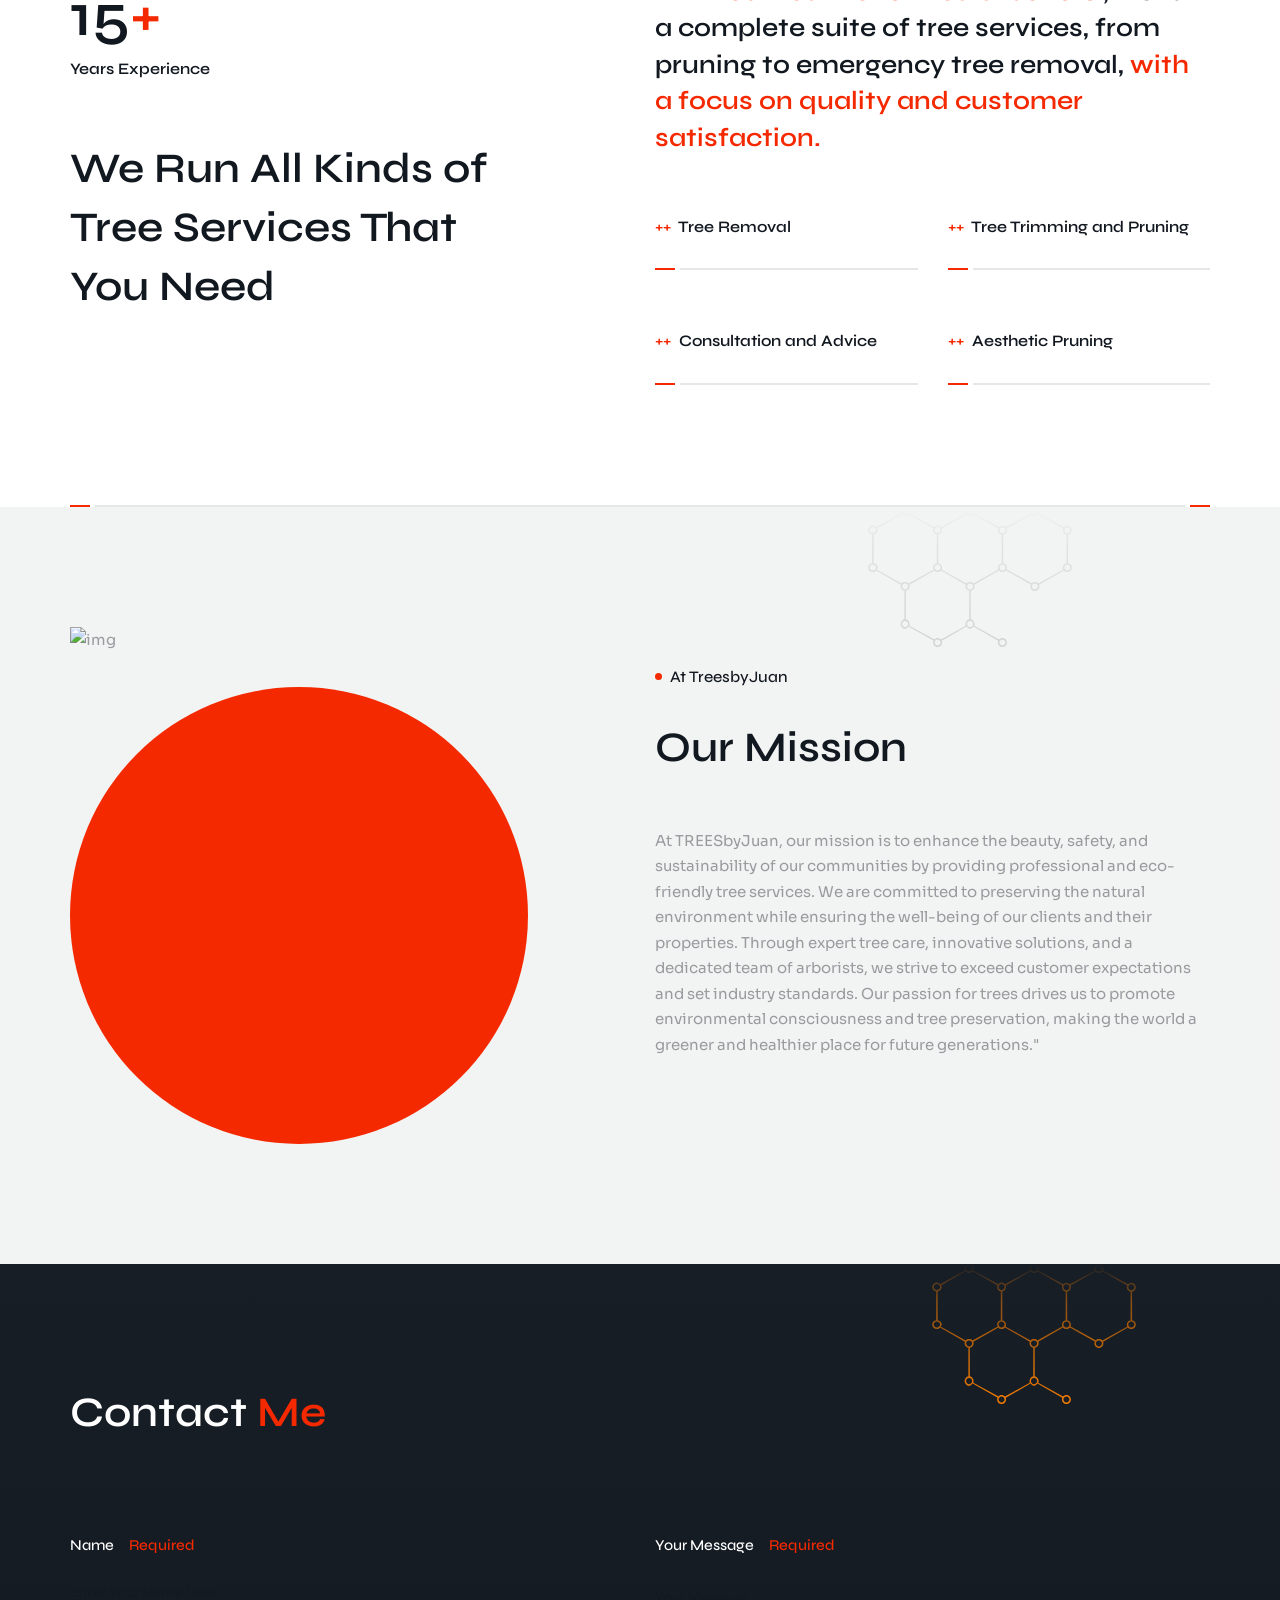
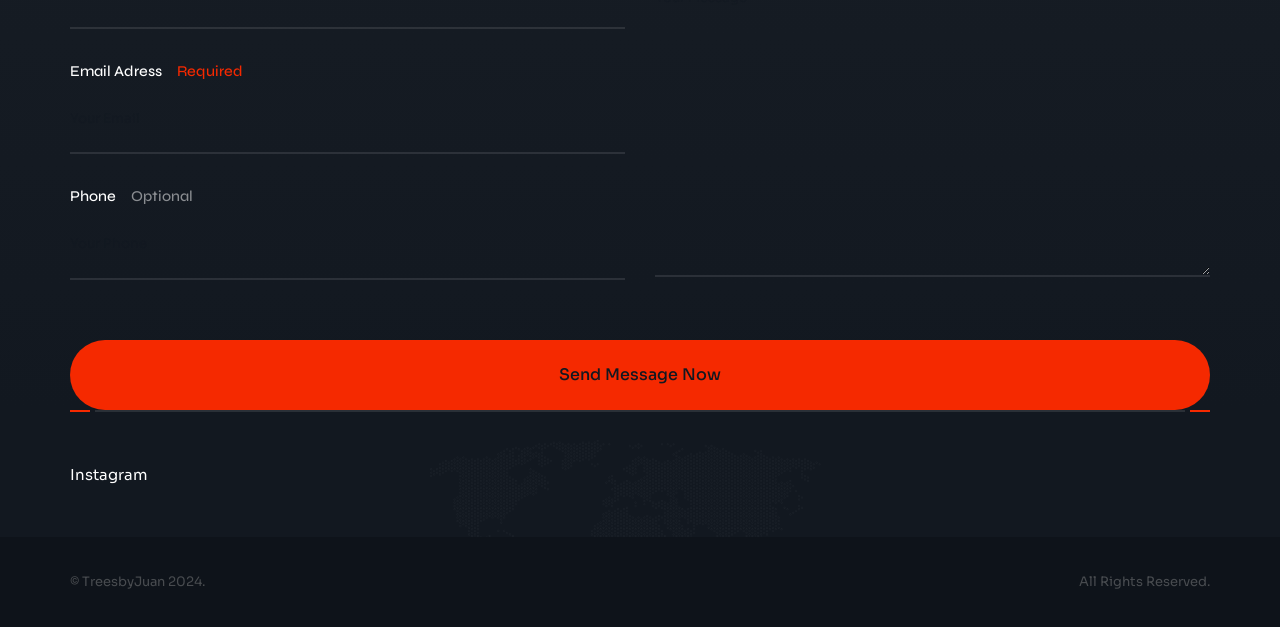
==== commit a4310d8d: "update of year" ====
--- a/template/about.html
+++ b/template/about.html
@@ -548,7 +548,7 @@
                 <!-- id="formFeedback" method="post" enctype="multipart/form-data" -->
                 <form
                 
-                action="https://formspree.io/f/xqkrzygn"
+                action="https://formspree.io/f/mgegeyqa"
                 method="POST"
                 >
                     <div class="row">
@@ -682,7 +682,7 @@
             </div>
             <div class="mil-footer-bottom">
                 <div class="container">
-                    <p class="mil-text-sm mil-light">© TreesbyJuan 2023.</p>
+                    <p class="mil-text-sm mil-light">© TreesbyJuan 2024.</p>
                     <p class="mil-text-sm mil-light">All Rights Reserved.</p>
                 </div>
             </div>
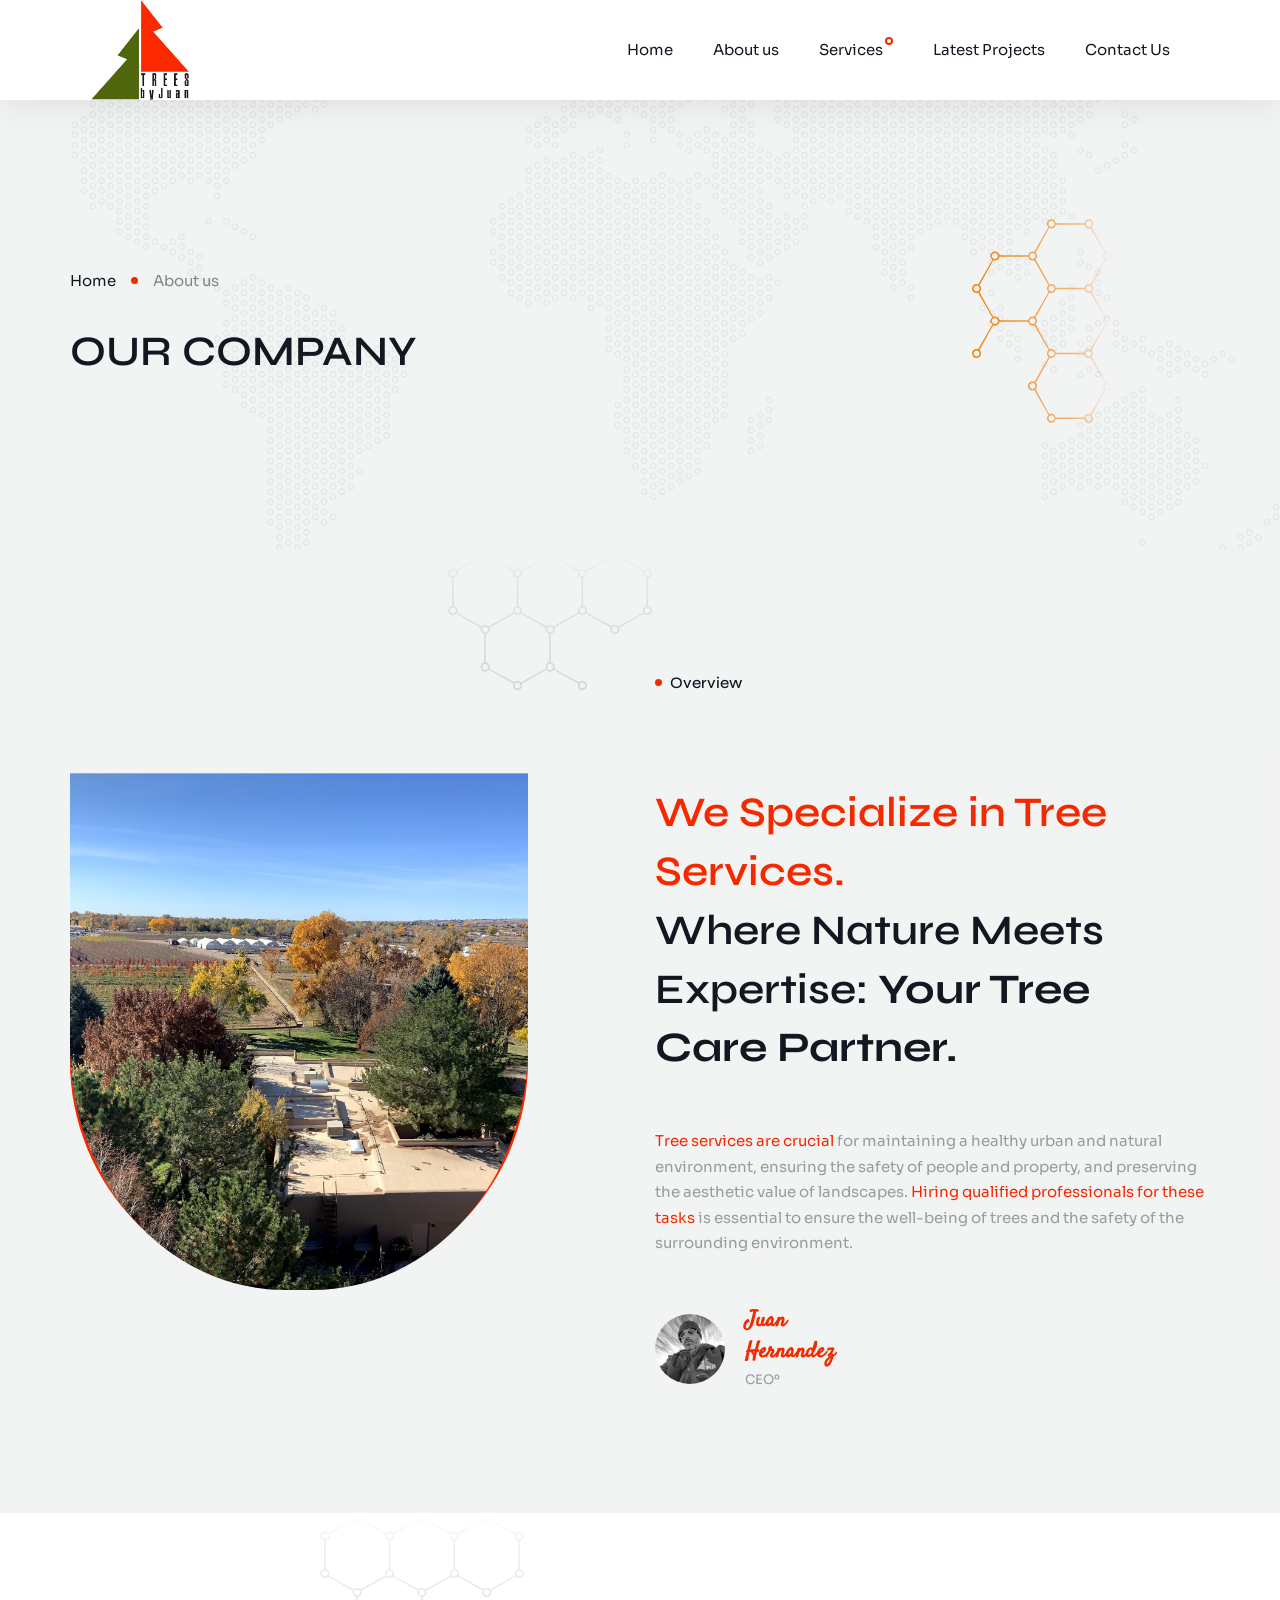
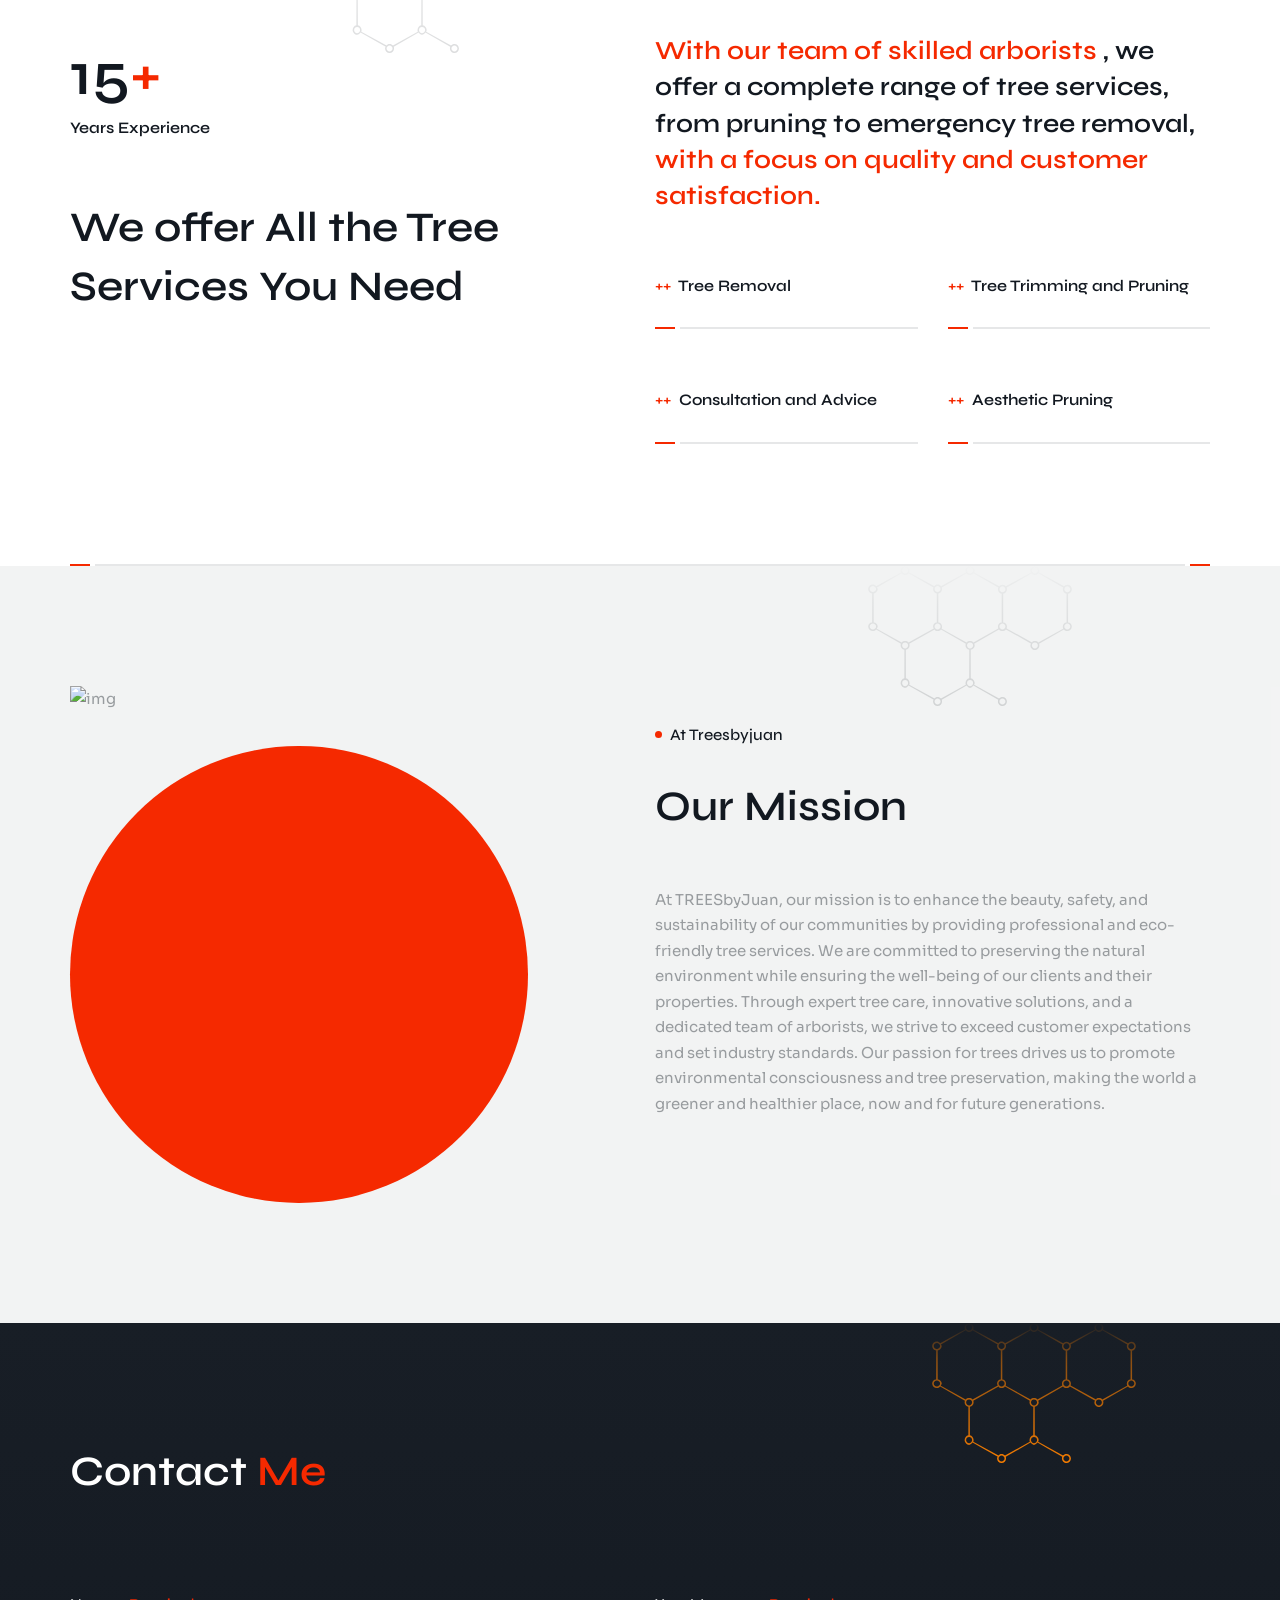
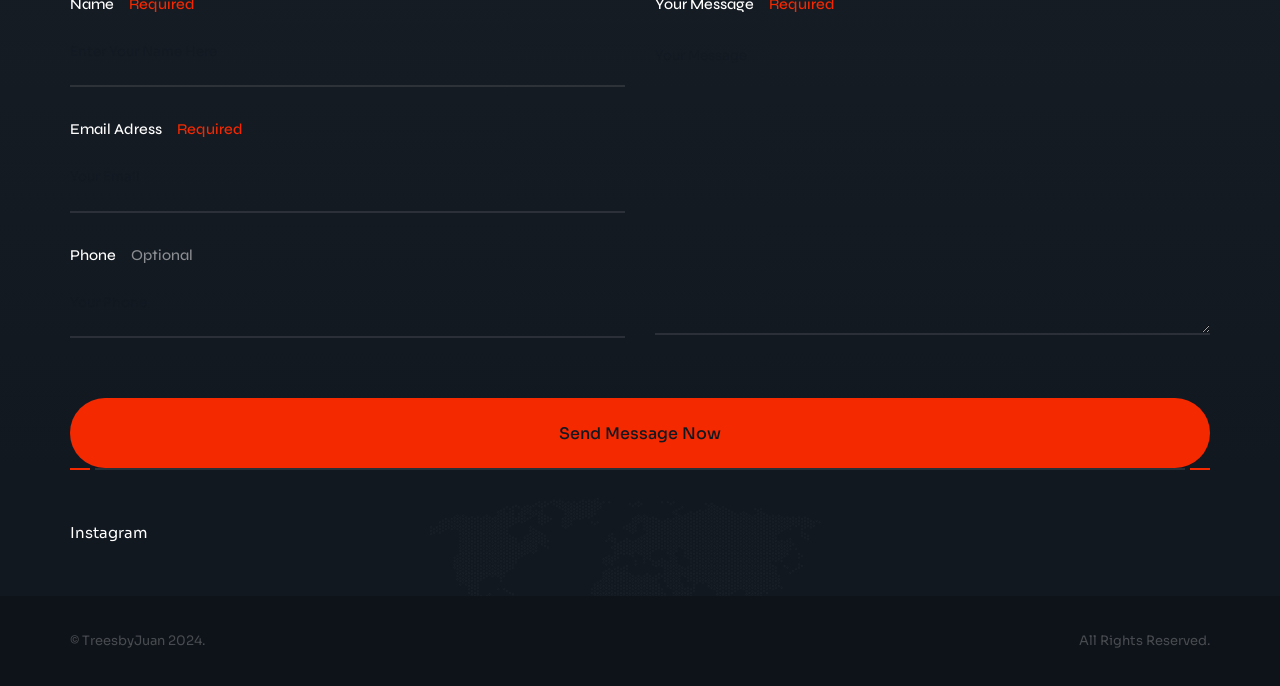
==== commit 66d2b5a6: "ultimas correcciones antes de realeases" ====
--- a/template/about.html
+++ b/template/about.html
@@ -158,7 +158,7 @@
                     <div class="col-lg-6">
 
                         <span class="mil-suptitle mil-suptitle-2 mil-mb-30"> Overview</span>
-                        <h2 class="mil-mb-50">We Specialize in <br><span class="mil-accent">Tree Services.<br></span> Where Nature Meets Expertise: Your Tree Care Partner. </h2>
+                        <h2 class="mil-mb-50"> <br><span class="mil-accent"> We Specialize in  Tree Services.<br></span> Where Nature Meets Expertise: <span style="font-weight: bold;"> Your Tree Care Partner. </span></h2>
 
                         <p class="mil-mb-50"> <span class="mil-accent">Tree services are crucial </span>for maintaining a healthy urban and natural environment,
                             ensuring the safety of people and property, and preserving the aesthetic value of landscapes. 
@@ -218,11 +218,11 @@
                         <div class="mil-h1">15<span class="mil-accent">+</span></div>
                         <h6 class="mil-mb-60">Years Experience</h6>
 
-                        <h2 class="mil-mb-60">We Run All Kinds of Tree Services That You Need</h2>
+                        <h2 class="mil-mb-60">We offer All the Tree Services You Need</h2>
                     </div>
                     <div class="col-lg-6">
 
-                        <h3 class="mil-mb-60"> <span class="mil-accent"> With our team of skilled arborists </span> , we run a complete suite of tree services,
+                        <h3 class="mil-mb-60"> <span class="mil-accent"> With our team of skilled arborists </span> , we offer a complete range of tree services,
                             from pruning to emergency tree removal, 
                             <span class="mil-accent"> with a focus on quality and customer satisfaction.</span></h3>
 
@@ -301,7 +301,7 @@
                     </div>
                     <div class="col-lg-6 mil-mb-60">
 
-                        <span class="mil-suptitle mil-suptitle-2 mil-mb-30">At TreesbyJuan</span>
+                        <span class="mil-suptitle mil-suptitle-2 mil-mb-30">At Treesbyjuan</span>
                         <h2 class="mil-mb-50">Our Mission</h2>
 
                         <p class="mil-mb-50">At TREESbyJuan, our mission is to enhance the beauty, safety, and sustainability of our
@@ -309,7 +309,7 @@
                             natural environment while ensuring the well-being of our clients and their properties. Through expert tree care,
                             innovative solutions, and a dedicated team of arborists, we strive to exceed customer expectations and set industry
                             standards. Our passion for trees drives us to promote environmental consciousness and tree preservation, making the
-                            world a greener and healthier place for future generations."</p>
+                            world a greener and healthier place, now and for future generations.</p>
 
                        
 
